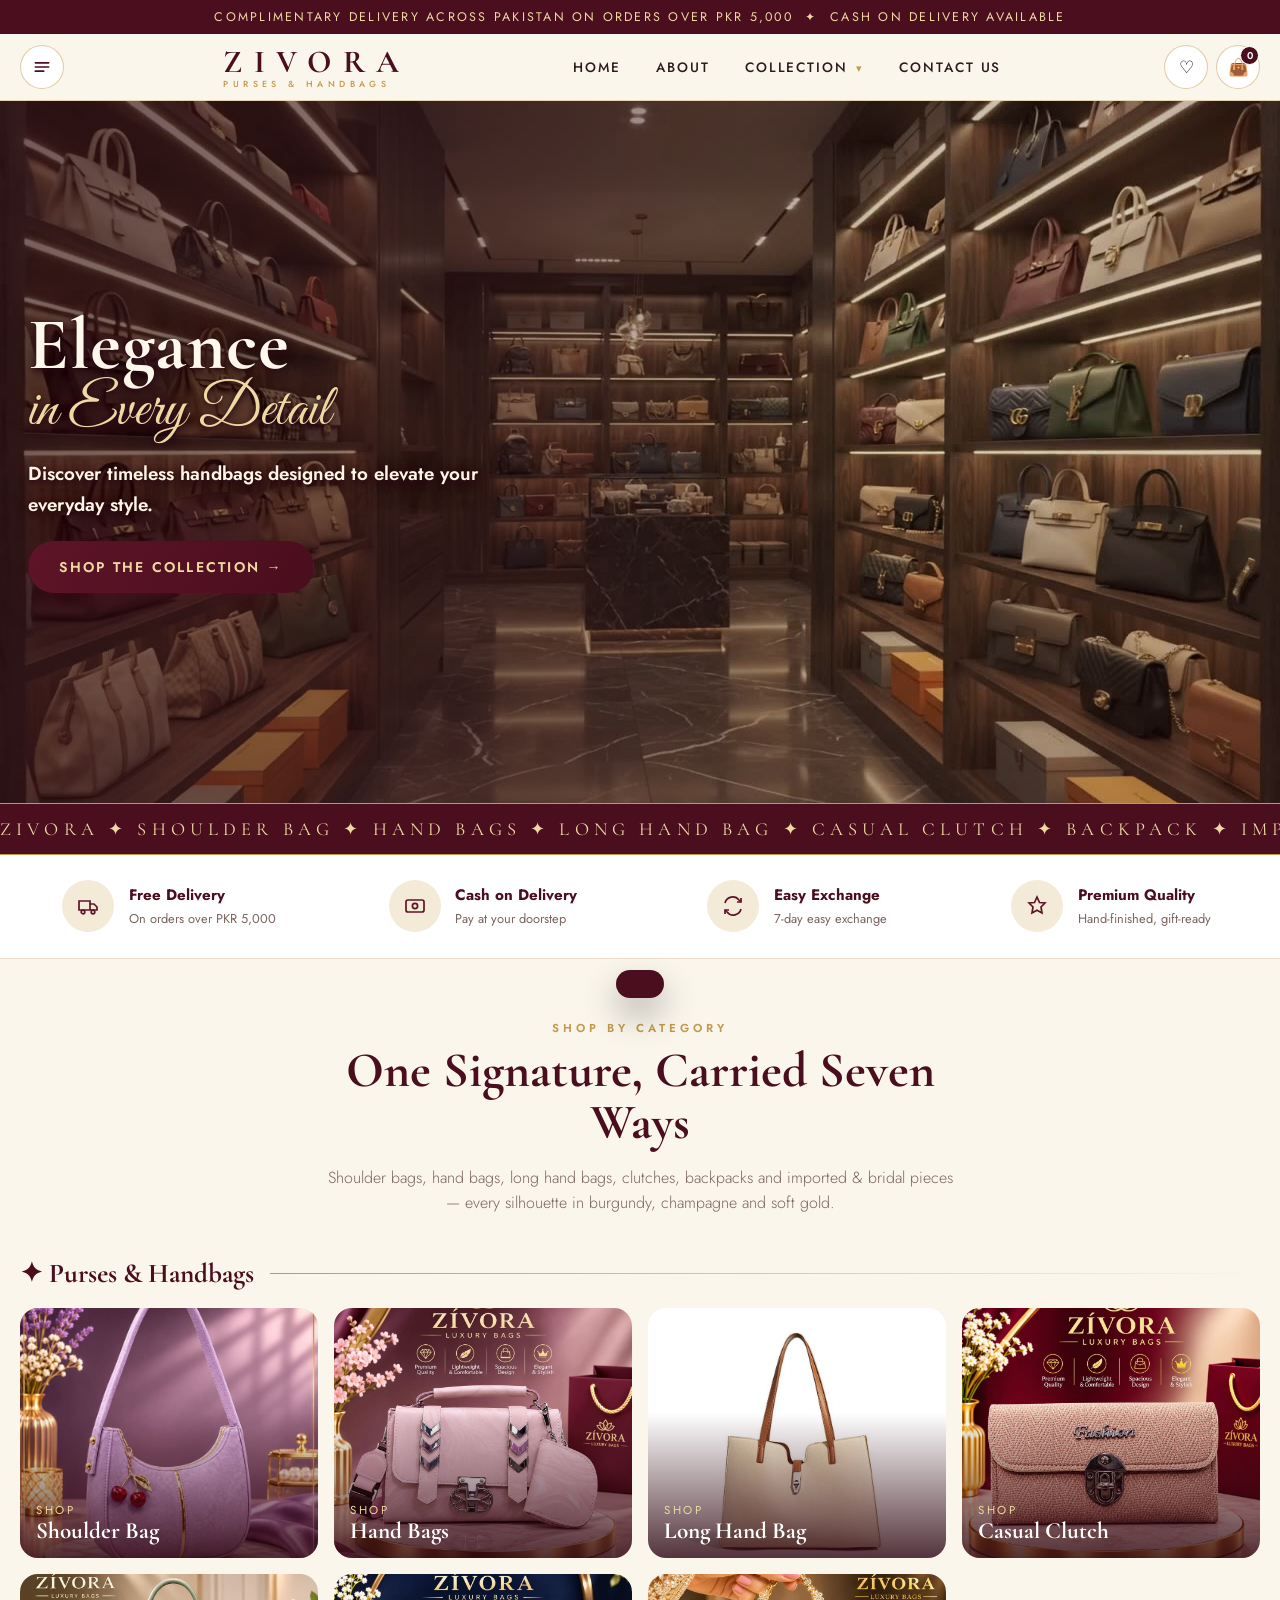
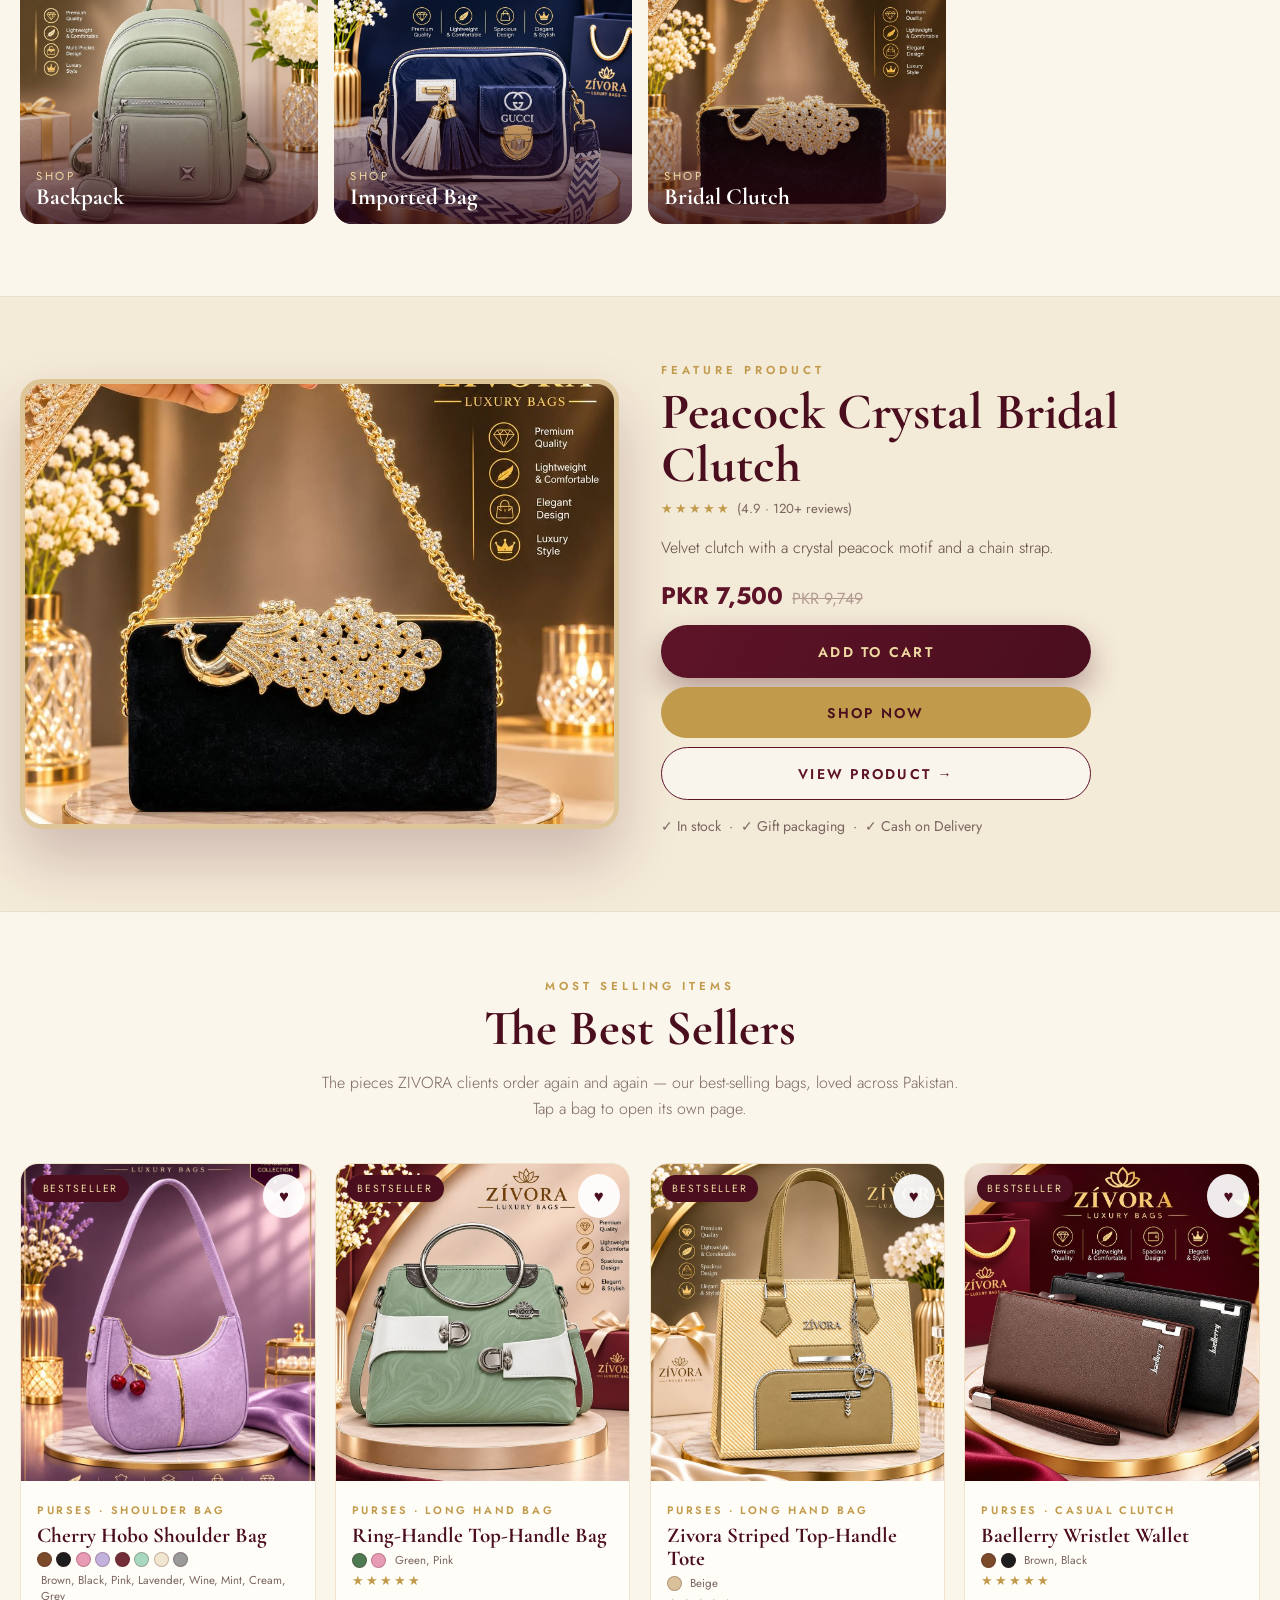
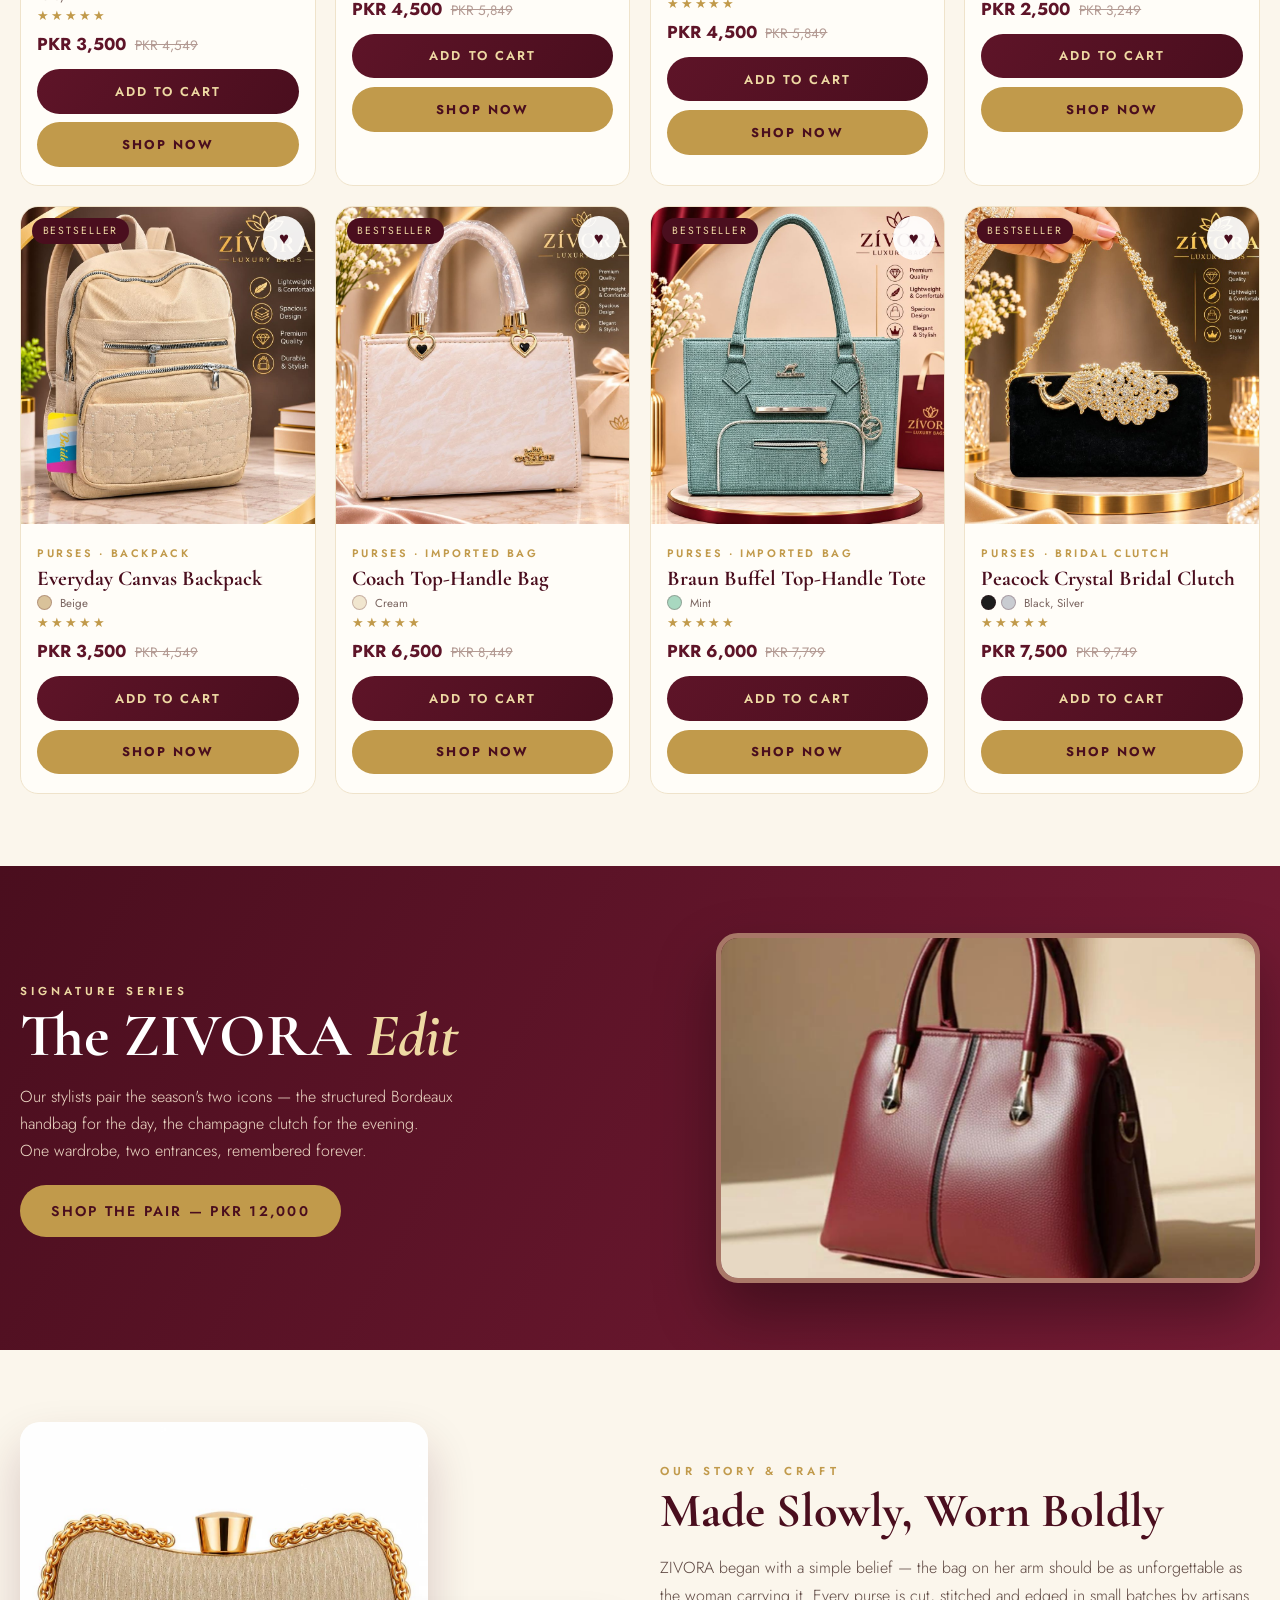
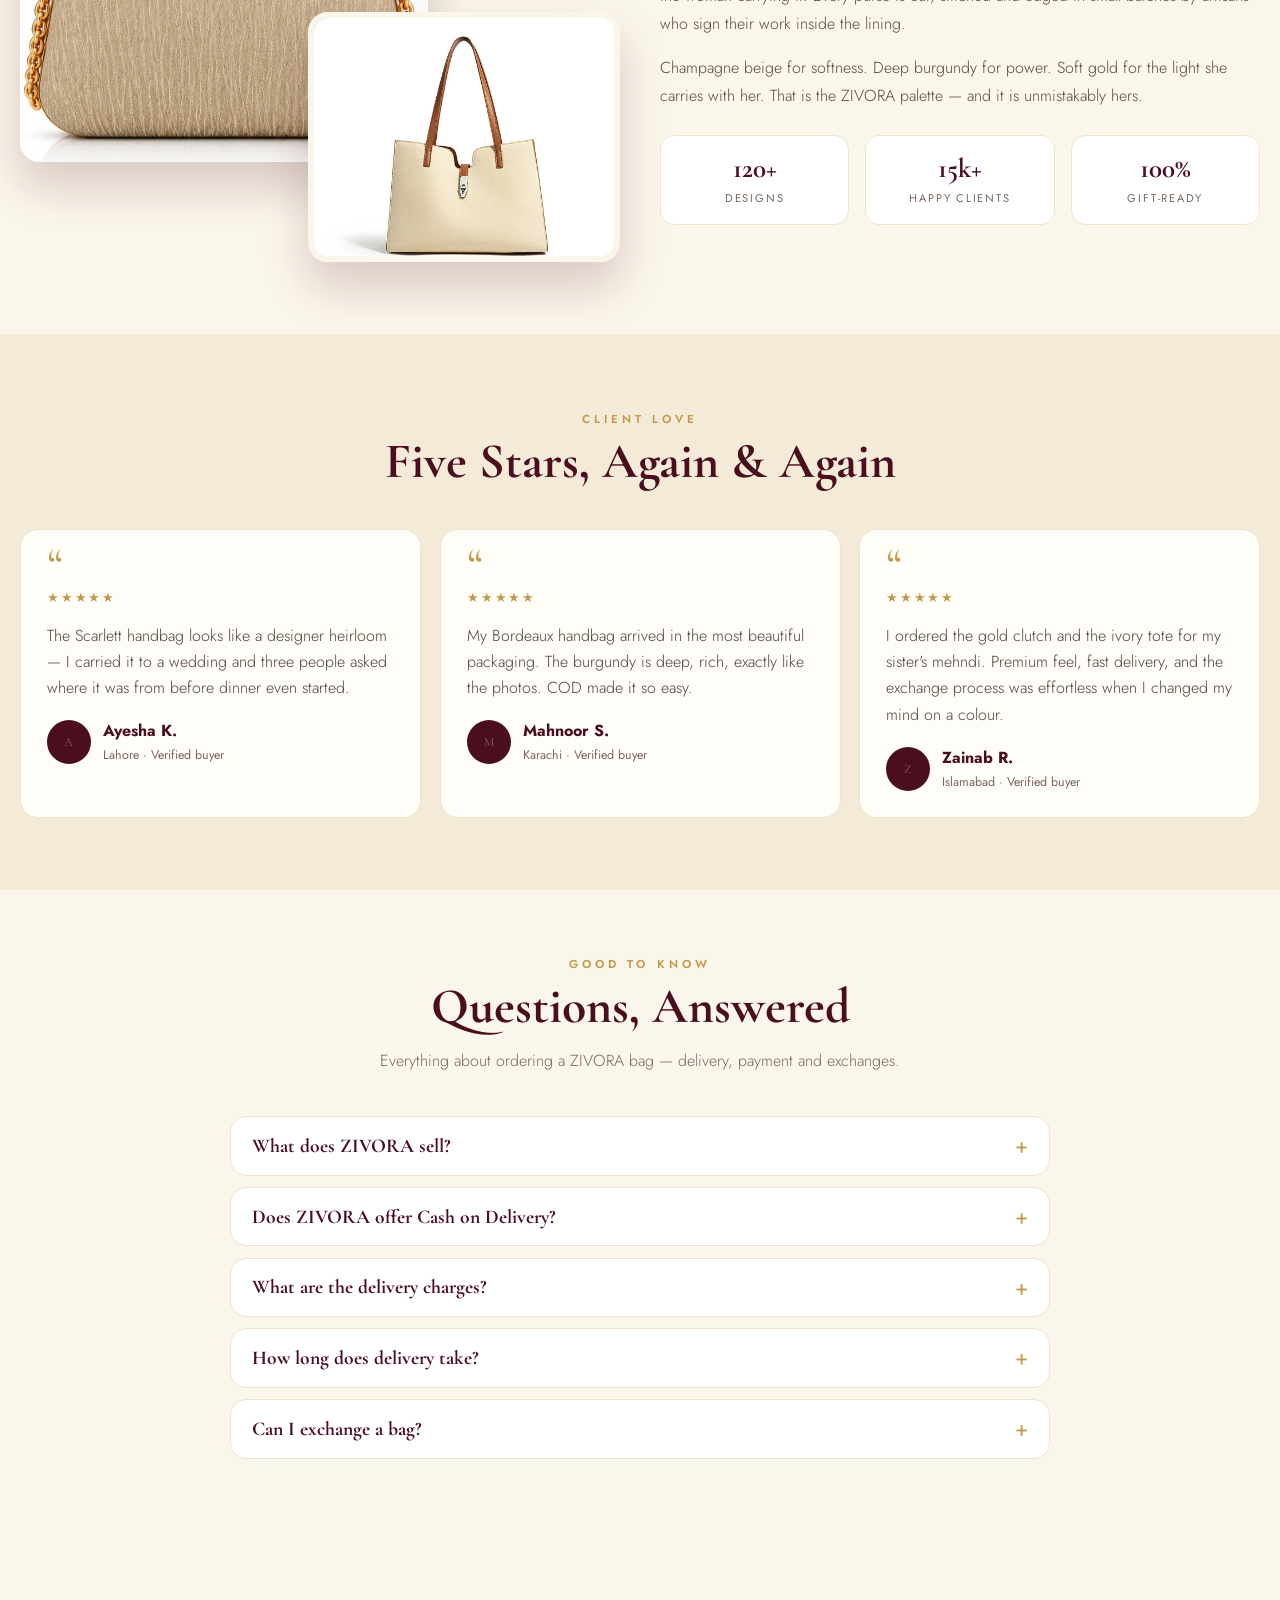
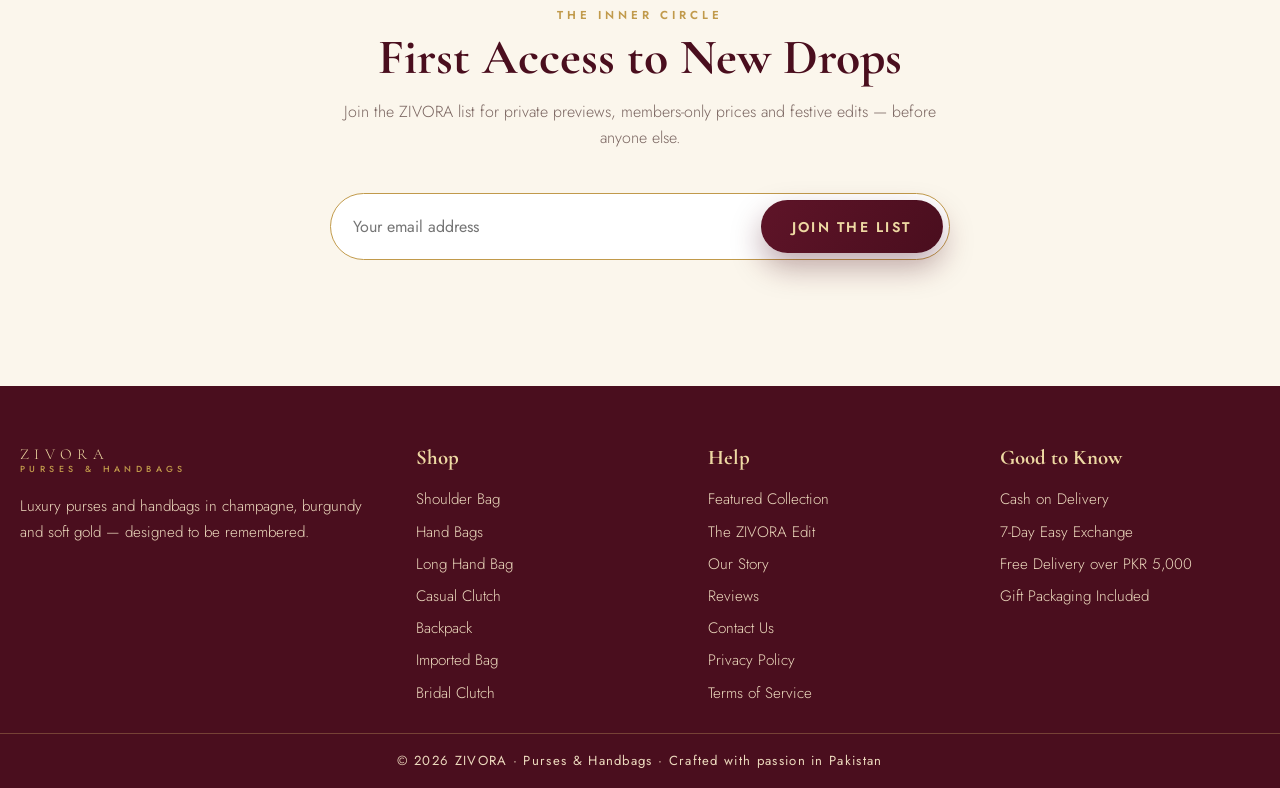
==== index.html @ 6189dcb1 "Fix round 4: Add to Cart no longer auto-opens drawer (was swallowing the next tap)" ====
<!doctype html>
<html lang="en"><head><style>html img,html video,html canvas{height:revert-layer}</style>
<meta charset="utf-8">
<meta name="viewport" content="width=device-width, initial-scale=1, viewport-fit=cover">
<meta name="color-scheme" content="light">
<link rel="icon" type="image/svg+xml" href="assets/favicon.svg">
<title>ZIVORA — Luxury Purses &amp; Handbags in Pakistan | Shoulder Bags, Clutches, Backpacks</title>
<meta name="description" content="Shop ZIVORA luxury purses &amp; handbags in Pakistan — 56 designs across shoulder bags, hand bags, long hand bags, casual &amp; bridal clutches, backpacks and imported bags. Cash on Delivery, free delivery on orders over PKR 5,000, 7-day easy exchange.">
<meta name="keywords" content="ZIVORA, purses Pakistan, handbags Pakistan, ladies bags, shoulder bags, hand bags, long hand bags, clutches, bridal clutch, backpacks for women, imported bags, bags with cash on delivery">
<meta name="robots" content="index, follow, max-image-preview:large">
<meta name="author" content="ZIVORA">
<meta name="theme-color" content="#4A0E1E">
<meta name="geo.region" content="PK">
<meta name="geo.placename" content="Pakistan">
<link rel="canonical" href="https://zivoraa-murex.vercel.app/">
<meta property="og:type" content="website">
<meta property="og:site_name" content="ZIVORA — Purses &amp; Handbags">
<meta property="og:title" content="ZIVORA — Luxury Purses &amp; Handbags in Pakistan">
<meta property="og:description" content="56 handbag designs in champagne, burgundy and soft gold — shoulder bags, clutches, backpacks, imported &amp; bridal bags. Cash on Delivery across Pakistan, free delivery over PKR 5,000.">
<meta property="og:url" content="https://zivoraa-murex.vercel.app/">
<meta property="og:image" content="https://zivoraa-murex.vercel.app/assets/hero-poster.jpg">
<meta property="og:image:alt" content="Inside the ZIVORA boutique — luxury purses and handbags on illuminated shelves">
<meta property="og:locale" content="en_PK">
<meta name="twitter:card" content="summary_large_image">
<meta name="twitter:title" content="ZIVORA — Luxury Purses &amp; Handbags in Pakistan">
<meta name="twitter:description" content="Shoulder bags, hand bags, clutches, backpacks, imported &amp; bridal bags — Cash on Delivery, free delivery over PKR 5,000, 7-day easy exchange.">
<meta name="twitter:image" content="https://zivoraa-murex.vercel.app/assets/hero-poster.jpg">
<script type="application/ld+json">
{"@context":"https://schema.org","@graph":[
{"@type":"OnlineStore","@id":"https://zivoraa-murex.vercel.app/#store","name":"ZIVORA — Purses & Handbags","url":"https://zivoraa-murex.vercel.app/","logo":"https://zivoraa-murex.vercel.app/assets/hero-poster.jpg","image":"https://zivoraa-murex.vercel.app/assets/hero-poster.jpg","description":"ZIVORA is a Pakistani handbag label offering 56 luxury purse designs — shoulder bags, hand bags, long hand bags, casual clutches, backpacks, imported bags and bridal clutches — in champagne beige, deep burgundy and soft gold.","currenciesAccepted":"PKR","paymentAccepted":"Cash on Delivery, Bank Transfer","priceRange":"PKR 2,200 – PKR 8,000","areaServed":{"@type":"Country","name":"Pakistan"}},
{"@type":"WebSite","@id":"https://zivoraa-murex.vercel.app/#website","name":"ZIVORA","url":"https://zivoraa-murex.vercel.app/","publisher":{"@id":"https://zivoraa-murex.vercel.app/#store"}},
{"@type":"ItemList","name":"ZIVORA handbag categories","itemListElement":[
{"@type":"ListItem","position":1,"name":"Shoulder Bags","url":"https://zivoraa-murex.vercel.app/assets/collection.html?cat=Shoulder%20Bag"},
{"@type":"ListItem","position":2,"name":"Hand Bags","url":"https://zivoraa-murex.vercel.app/assets/collection.html?cat=Hand%20Bags"},
{"@type":"ListItem","position":3,"name":"Long Hand Bags","url":"https://zivoraa-murex.vercel.app/assets/collection.html?cat=Long%20Hand%20Bag"},
{"@type":"ListItem","position":4,"name":"Casual Clutches","url":"https://zivoraa-murex.vercel.app/assets/collection.html?cat=Casual%20Clutch"},
{"@type":"ListItem","position":5,"name":"Backpacks","url":"https://zivoraa-murex.vercel.app/assets/collection.html?cat=Backpack"},
{"@type":"ListItem","position":6,"name":"Imported Bags","url":"https://zivoraa-murex.vercel.app/assets/collection.html?cat=Imported%20Bag"},
{"@type":"ListItem","position":7,"name":"Bridal Clutches","url":"https://zivoraa-murex.vercel.app/assets/collection.html?cat=Bridal%20Clutch"}]},
{"@type":"FAQPage","@id":"https://zivoraa-murex.vercel.app/#faq","mainEntity":[
{"@type":"Question","name":"What does ZIVORA sell?","acceptedAnswer":{"@type":"Answer","text":"ZIVORA sells luxury purses and handbags for women in Pakistan: 56 designs across seven categories — shoulder bags, hand bags, long hand bags, casual clutches, backpacks, imported bags and bridal clutches — priced from PKR 2,200 to PKR 8,000."}},
{"@type":"Question","name":"Does ZIVORA offer Cash on Delivery?","acceptedAnswer":{"@type":"Answer","text":"Yes. Cash on Delivery is available across Pakistan — you pay at your doorstep when your bag arrives. Bank transfer is also accepted at checkout."}},
{"@type":"Question","name":"What are ZIVORA's delivery charges?","acceptedAnswer":{"@type":"Answer","text":"Delivery is PKR 250 per order, and completely free on orders over PKR 5,000, anywhere in Pakistan."}},
{"@type":"Question","name":"How long does ZIVORA delivery take?","acceptedAnswer":{"@type":"Answer","text":"Orders are delivered within 2–4 working days across Pakistan."}},
{"@type":"Question","name":"Can I exchange a ZIVORA bag?","acceptedAnswer":{"@type":"Answer","text":"Yes. ZIVORA offers a 7-day easy exchange — if you change your mind on a colour or style, contact us within 7 days of delivery and we will exchange it."}}]}
]}
</script>
<link rel="preconnect" href="https://fonts.googleapis.com">
<link rel="preconnect" href="https://fonts.gstatic.com" crossorigin="">
<link href="https://fonts.googleapis.com/css2?family=Cormorant+Garamond:ital,wght@0,500;0,600;0,700;1,500;1,600&amp;family=Great+Vibes&amp;family=Jost:wght@300;400;500;600&amp;display=swap" rel="stylesheet">


<style>
/* In-preview About page view: the card preview serves this site as one
   document, so links to the separate about.html file cannot navigate there.
   In that environment the About links open this full-page view instead;
   on normal hosting the links keep going to assets/about.html. */
.page-view{position:fixed;inset:0;z-index:80;background:var(--cream);overflow-y:auto;-webkit-overflow-scrolling:touch}
.page-view[hidden]{display:none}
.pv-sticky{position:sticky;top:0;z-index:6}
.pv-bar{background:var(--cream);padding:.55rem 1.25rem;display:flex;align-items:center}
.pv-back{display:inline-flex;align-items:center;gap:.5rem;background:#fff;border:1px solid var(--gold);color:var(--burgundy);border-radius:999px;padding:.45rem 1rem;font-family:inherit;font-size:.74rem;letter-spacing:.14em;text-transform:uppercase;font-weight:600;cursor:pointer;min-height:40px}
.about-prose{max-width:760px;margin:0 auto}
.about-prose h2{font-size:clamp(1.9rem,4vw,2.6rem);color:var(--burgundy);margin:0 0 .8rem;line-height:1.12}
.about-prose p{color:#5d4741;font-weight:300;line-height:1.8;font-size:1.05rem;margin:0 0 1.1rem}
.about-prose p b,.about-prose p strong{color:var(--burgundy2);font-weight:600}
.about-sec{padding:2.6rem 0 0}
.about-sec:first-child{padding-top:0}
.about-why{list-style:none;margin:.4rem 0 0;padding:0;display:grid;gap:.9rem}
.about-why li{background:#fff;border:1px solid #efe3cb;border-radius:16px;padding:1.05rem 1.25rem 1.05rem 2.6rem;position:relative;color:#5d4741;font-weight:300;line-height:1.65}
.about-why li::before{content:"✦";position:absolute;left:1.1rem;top:1.05rem;color:var(--gold);font-size:.85rem}
.about-why li b{color:var(--burgundy);font-weight:600}
.about-sign{font-family:'Cormorant Garamond',serif;font-size:1.5rem;color:var(--burgundy);font-weight:700;letter-spacing:.04em;margin-top:1.4rem}
.contact-prose{max-width:760px;margin:0 auto}
.contact-prose h2{font-size:clamp(1.9rem,4vw,2.6rem);color:var(--burgundy);margin:0 0 .8rem;line-height:1.12}
.contact-prose p{color:#5d4741;font-weight:300;line-height:1.8;font-size:1.05rem;margin:0 0 1.1rem}
.contact-prose p b,.contact-prose p strong{color:var(--burgundy2);font-weight:600}
.contact-sec{padding:2.6rem 0 0}
.contact-sec:first-child{padding-top:0}
.contact-lines{background:#fff;border:1px solid #efe3cb;border-radius:16px;padding:1.25rem 1.4rem;margin-top:.4rem}
.contact-lines p{margin:0 0 .55rem}
.contact-lines p:last-child{margin-bottom:0}
.contact-form-card{background:#fff;border:1px solid #efe3cb;border-radius:20px;padding:1.9rem;margin-top:.4rem}
.contact-sign{font-family:'Cormorant Garamond',serif;font-size:1.5rem;color:var(--burgundy);font-weight:700;letter-spacing:.04em;margin-top:1.4rem}
/* In-preview Checkout page view: same layout styles as assets/checkout.html,
   so the checkout that opens inside this single document (where the separate
   checkout.html file cannot be navigated to) looks identical to the real
   checkout page. */
.co-layout{display:grid;grid-template-columns:1.05fr .95fr;gap:1.6rem;align-items:start;max-width:1080px;margin:0 auto}
.co-card{background:#fff;border:1px solid #efe3cb;border-radius:20px;box-shadow:0 18px 40px -28px rgba(94,20,40,.25)}
.co-card form.checkout{padding:1.8rem}
.co-sum{padding:1.8rem}
.co-sum h3{font-size:1.55rem;color:var(--burgundy);margin:.1rem 0 .6rem}
.co-item{display:flex;gap:.9rem;align-items:center;padding:.75rem 0;border-bottom:1px solid #f3e9d2}
.co-item img{width:62px;height:62px;object-fit:cover;border-radius:12px;flex:none}
.co-item .ci-mid{flex:1;min-width:0}
.co-item .ci-mid b{display:block;color:var(--burgundy2);font-weight:600;line-height:1.3}
.co-item .ci-mid span{font-size:.88rem;color:var(--muted)}
.co-item .ci-right{text-align:right;flex:none}
.co-item .ci-right b{color:var(--burgundy)}
.co-qty{display:inline-flex;align-items:center;gap:.55rem;border:1px solid #d9c69a;border-radius:999px;padding:.15rem .55rem;margin-top:.3rem}
.co-qty button{background:none;border:0;font-size:1rem;cursor:pointer;color:var(--burgundy);padding:0 .1rem;line-height:1}
.co-remove{background:none;border:0;color:#b0563f;cursor:pointer;font-size:.82rem;padding:0;margin-top:.25rem}
.co-rows{margin-top:1rem}
.co-row{display:flex;justify-content:space-between;padding:.35rem 0;font-weight:300}
.co-row.total{border-top:1px solid #efe3cb;margin-top:.5rem;padding-top:.8rem;font-weight:600;font-size:1.12rem;color:var(--burgundy)}
.co-empty{text-align:center;max-width:560px;margin:0 auto;background:#fff;border:1px solid #efe3cb;border-radius:20px;padding:2.6rem 1.8rem}
.co-empty .big{font-size:2.6rem}
.co-empty h3{color:var(--burgundy);font-size:1.7rem;margin:.4rem 0}
.co-empty p{color:var(--muted);font-weight:300;margin:0 0 1.2rem}
@media(max-width:860px){
  .co-layout{grid-template-columns:1fr}
  .co-sum-card{order:-1}
  .co-card form.checkout,.co-sum{padding:1.3rem}
}
</style>
  <link rel="stylesheet">
<link rel="stylesheet" href="assets/site.css?v=44">
</head>
<body>

<div class="topbar">Complimentary delivery across Pakistan on orders over PKR 5,000 &nbsp;✦&nbsp; Cash on Delivery available</div>

<header class="site">
  <nav class="nav">
    <button class="icon-btn menu-btn" id="menuBtn" type="button" aria-label="Open menu" aria-expanded="false" aria-controls="sideMenu"><svg width="20" height="20" viewBox="0 0 24 24" fill="none" stroke="currentColor" stroke-width="2" stroke-linecap="round" aria-hidden="true"><path d="M4 7h16M4 12h16M4 17h10"></path></svg></button>
    <a class="logo" href="#">ZIVORA<small>PURSES &amp; HANDBAGS</small></a>
    <div class="navlinks">
      <a href="#">Home</a><a href="assets/about.html">About</a><span class="nav-item has-drop"><a href="assets/collection.html" class="nav-drop-toggle" aria-haspopup="true" aria-expanded="false">Collection <span class="caret" aria-hidden="true">▾</span></a><span class="nav-drop"><a href="assets/collection.html?cat=Shoulder%20Bag">Shoulder Bags</a><a href="assets/collection.html?cat=Hand%20Bags">Handbags</a><a href="assets/collection.html?cat=Long%20Hand%20Bag">Long Hand Bags</a><a href="assets/collection.html?cat=Casual%20Clutch">Casual Clutches</a><a href="assets/collection.html?cat=Bridal%20Clutch">Bridal Clutches</a><a href="assets/collection.html?cat=Imported%20Bag">Imported Bags</a><a href="assets/collection.html?cat=Backpack">Backpacks</a></span></span><a href="assets/contact.html">Contact Us</a>
    </div>
    <div class="nav-actions">
      <button class="icon-btn" id="wishBtn" aria-label="Wishlist">♡<span class="cart-count" id="wishCount" style="display:none">0</span></button>
      <button class="icon-btn" id="cartBtn" aria-label="Open cart">👜<span class="cart-count" id="cartCount">0</span></button>
    </div>
  </nav>
</header>

<!-- HERO -->
<section class="hero" id="hero">
  <div class="hero-slides" id="heroSlides">
    <!-- First frame as a real image under the video: it paints on the very
         first render, so the hero is never a blank gradient while the
         video buffers. The video element's own poster is not relied on —
         once play() is called, browsers drop the poster and show the
         video's still-empty surface until the first frame is decoded. -->
    <img class="hero-first-frame" alt="Inside the ZIVORA boutique — luxury purses and handbags in champagne, burgundy and soft gold on illuminated shelves" fetchpriority="high" decoding="async" src="assets/hero-poster.jpg">
    <video class="hero-video" autoplay="" muted="" loop="" playsinline="" preload="auto" aria-hidden="true" poster="assets/hero-poster.jpg">
      <source type="video/mp4" src="assets/hero-video.mp4">
    </video>
  </div>
  <div class="hero-veil"></div>
  <div class="particles" id="particles" aria-hidden="true"></div>

  <div class="hero-inner">
    <div class="hero-copy">
      <h1 class="hero-title">Elegance</h1>
      <p class="hero-script">in Every Detail</p>
      <p class="hero-sub">Discover timeless handbags designed to elevate your everyday style.</p>
      <div class="hero-cta">
        <a class="btn btn-burgundy" href="assets/collection.html">Shop the Collection →</a>
      </div>
    </div>
  </div>
</section>

<div class="marquee" aria-hidden="true"><div class="marquee-track" id="marqueeTrack"><span>ZIVORA ✦ Shoulder Bag ✦ Hand Bags ✦ Long Hand Bag ✦ Casual Clutch ✦ Backpack ✦ Imported Bag ✦ Bridal Clutch ✦ Champagne · Burgundy · Gold ✦ Cash on Delivery ✦ Free Delivery over PKR 5,000 ✦ </span><span>ZIVORA ✦ Shoulder Bag ✦ Hand Bags ✦ Long Hand Bag ✦ Casual Clutch ✦ Backpack ✦ Imported Bag ✦ Bridal Clutch ✦ Champagne · Burgundy · Gold ✦ Cash on Delivery ✦ Free Delivery over PKR 5,000 ✦ </span></div></div>

<!-- TRUST -->
<section class="trust">
  <div class="trust-grid">
    <div class="trust-item"><span class="ic"><svg width="24" height="24" viewBox="0 0 24 24" fill="none" stroke="currentColor" stroke-width="1.7"><path d="M3 7h11v9H3zM14 10h4l3 3v3h-7z"></path><circle cx="7" cy="18" r="1.8"></circle><circle cx="17" cy="18" r="1.8"></circle></svg></span><div><b>Free Delivery</b><span>On orders over PKR 5,000</span></div></div>
    <div class="trust-item"><span class="ic"><svg width="24" height="24" viewBox="0 0 24 24" fill="none" stroke="currentColor" stroke-width="1.7"><rect x="3" y="6" width="18" height="12" rx="2"></rect><circle cx="12" cy="12" r="2.6"></circle><path d="M6.5 9.5h.01M17.5 14.5h.01"></path></svg></span><div><b>Cash on Delivery</b><span>Pay at your doorstep</span></div></div>
    <div class="trust-item"><span class="ic"><svg width="24" height="24" viewBox="0 0 24 24" fill="none" stroke="currentColor" stroke-width="1.7"><path d="M4 9a8 8 0 0 1 14-3l2 2M20 15a8 8 0 0 1-14 3l-2-2"></path><path d="M20 4v4h-4M4 20v-4h4"></path></svg></span><div><b>Easy Exchange</b><span>7-day easy exchange</span></div></div>
    <div class="trust-item"><span class="ic"><svg width="24" height="24" viewBox="0 0 24 24" fill="none" stroke="currentColor" stroke-width="1.7"><path d="M12 3l2.5 5.5L20 9l-4 4 1 6-5-2.8L7 19l1-6-4-4 5.5-.5z"></path></svg></span><div><b>Premium Quality</b><span>Hand-finished, gift-ready</span></div></div>
  </div>
</section>

<!-- CATEGORIES — the one place categories appear on the homepage.
     The bags themselves are NOT shown on the homepage: clicking a card
     opens the Collection page filtered to that category (in the preview,
     the in-preview Collection view), where only that category's bags show. -->
<section class="wrap" id="categories" style="padding-top:3.5rem">
  <div class="sec-head reveal in"><span class="eyebrow">Shop by Category</span><h2>One Signature, Carried Seven Ways</h2><p>Shoulder bags, hand bags, long hand bags, clutches, backpacks and imported &amp; bridal pieces — every silhouette in burgundy, champagne and soft gold.</p></div>
  <div class="cat-group-title reveal in"><h3>✦ Purses &amp; Handbags</h3></div>
  <div class="cat-grid">
    <a class="cat-card reveal tilt in" href="assets/collection.html?cat=Shoulder%20Bag" data-tilt-bound="1"><img alt="Shoulder Bag" loading="lazy" decoding="async" src="assets/products/p01-1.jpg"><span class="shine"></span><span class="lbl"><span>Shop</span><b>Shoulder Bag</b></span></a>
    <a class="cat-card reveal tilt in" href="assets/collection.html?cat=Hand%20Bags" data-tilt-bound="1"><img alt="Hand Bags" loading="lazy" decoding="async" src="assets/products/p06-1.jpg"><span class="shine"></span><span class="lbl"><span>Shop</span><b>Hand Bags</b></span></a>
    <a class="cat-card reveal tilt in" href="assets/collection.html?cat=Long%20Hand%20Bag" data-tilt-bound="1"><img alt="Long Hand Bag" loading="lazy" decoding="async" src="assets/cat-long-hand-bag.jpg"><span class="shine"></span><span class="lbl"><span>Shop</span><b>Long Hand Bag</b></span></a>
    <a class="cat-card reveal tilt in" href="assets/collection.html?cat=Casual%20Clutch" data-tilt-bound="1"><img alt="Casual Clutch" loading="lazy" decoding="async" src="assets/products/p21-1.jpg"><span class="shine"></span><span class="lbl"><span>Shop</span><b>Casual Clutch</b></span></a>
    <a class="cat-card reveal tilt in" href="assets/collection.html?cat=Backpack" data-tilt-bound="1"><img alt="Backpack" loading="lazy" decoding="async" src="assets/products/p26-1.jpg"><span class="shine"></span><span class="lbl"><span>Shop</span><b>Backpack</b></span></a>
    <a class="cat-card reveal tilt in" href="assets/collection.html?cat=Imported%20Bag" data-tilt-bound="1"><img alt="Imported Bag" loading="lazy" decoding="async" src="assets/products/p31-1.jpg"><span class="shine"></span><span class="lbl"><span>Shop</span><b>Imported Bag</b></span></a>
    <a class="cat-card reveal tilt in" href="assets/collection.html?cat=Bridal%20Clutch" data-tilt-bound="1"><img alt="Bridal Clutch" loading="lazy" decoding="async" src="assets/products/p50-1.jpg"><span class="shine"></span><span class="lbl"><span>Shop</span><b>Bridal Clutch</b></span></a>
  </div>
</section>

<!-- FEATURE PRODUCT -->
<section class="featured-band" id="featured">
  <div class="wrap" style="padding-top:3.8rem;padding-bottom:3.8rem">
    <div class="featured-grid">
      <div class="featured-img reveal in"><img id="featImg" alt="Peacock Crystal Bridal Clutch — featured product" loading="lazy" decoding="async" src="assets/products/p50-1.jpg"></div>
      <div class="featured-info reveal in">
        <span class="eyebrow" style="color:var(--gold);letter-spacing:.35em;text-transform:uppercase;font-size:.72rem;font-weight:600">Feature Product</span>
        <h2 id="featName">Peacock Crystal Bridal Clutch</h2>
        <div class="stars">★★★★★ <span style="color:var(--muted);letter-spacing:0">(4.9 · 120+ reviews)</span></div>
        <p class="desc" id="featDesc">Velvet clutch with a crystal peacock motif and a chain strap.</p>
        <div class="price"><b id="featPrice">PKR 7,500</b><s id="featOld">PKR 9,749</s></div>
        <div class="buy-row" style="max-width:430px;margin-top:.4rem">
          <button class="btn btn-burgundy" id="featAdd" type="button">Add to Cart</button>
          <button class="btn btn-gold" id="featShopNow" type="button">Shop Now</button>
          <a class="btn btn-outline" id="featLink" href="assets/product.html?id=50">View Product →</a>
        </div>
        <p style="font-size:.88rem;color:var(--muted);margin-top:1rem">✓ In stock &nbsp;·&nbsp; ✓ Gift packaging &nbsp;·&nbsp; ✓ Cash on Delivery</p>
      </div>
    </div>
  </div>
</section>

<!-- MOST SELLING ITEMS -->
<section class="wrap" id="best-sellers" style="padding-top:3.8rem">
  <div class="sec-head reveal in"><span class="eyebrow">Most Selling Items</span><h2>The Best Sellers</h2><p>The pieces ZIVORA clients order again and again — our best-selling bags, loved across Pakistan. Tap a bag to open its own page.</p></div>
  <div class="grid" id="bestGrid"><article class="pcard tilt" data-tilt-bound="1"><div class="pimg"><span class="badge">Bestseller</span><button class="heart" aria-label="Add to wishlist">♥</button><img alt="Cherry Hobo Shoulder Bag" loading="lazy" decoding="async" src="assets/products/p01-1.jpg"><button class="quick">View Details</button></div><div class="pbody"><span class="cat">Purses · Shoulder Bag</span><h3 style="cursor: pointer;">Cherry Hobo Shoulder Bag</h3><div class="colours"><i class="cdot" style="background:#7a4a2b" title="Brown"></i><i class="cdot" style="background:#1d1d1d" title="Black"></i><i class="cdot" style="background:#e79bb4" title="Pink"></i><i class="cdot" style="background:#c3b2dd" title="Lavender"></i><i class="cdot" style="background:#722f37" title="Wine"></i><i class="cdot" style="background:#a8d8c0" title="Mint"></i><i class="cdot" style="background:#f1e6cf" title="Cream"></i><i class="cdot" style="background:#9a9a9a" title="Grey"></i><span>Brown, Black, Pink, Lavender, Wine, Mint, Cream, Grey</span></div><div class="stars">★★★★★</div><div class="price"><b>PKR 3,500</b><s>PKR 4,549</s></div><div class="card-actions"><button class="add-btn">Add to Cart</button><button class="shop-btn">Shop Now</button></div></div></article><article class="pcard tilt" data-tilt-bound="1"><div class="pimg"><span class="badge">Bestseller</span><button class="heart" aria-label="Add to wishlist">♥</button><img alt="Ring-Handle Top-Handle Bag" loading="lazy" decoding="async" src="assets/products/p08-1.jpg"><button class="quick">View Details</button></div><div class="pbody"><span class="cat">Purses · Long Hand Bag</span><h3 style="cursor: pointer;">Ring-Handle Top-Handle Bag</h3><div class="colours"><i class="cdot" style="background:#4e7a51" title="Green"></i><i class="cdot" style="background:#e79bb4" title="Pink"></i><span>Green, Pink</span></div><div class="stars">★★★★★</div><div class="price"><b>PKR 4,500</b><s>PKR 5,849</s></div><div class="card-actions"><button class="add-btn">Add to Cart</button><button class="shop-btn">Shop Now</button></div></div></article><article class="pcard tilt" data-tilt-bound="1"><div class="pimg"><span class="badge">Bestseller</span><button class="heart" aria-label="Add to wishlist">♥</button><img alt="Zivora Striped Top-Handle Tote" loading="lazy" decoding="async" src="assets/products/p15-1.jpg"><button class="quick">View Details</button></div><div class="pbody"><span class="cat">Purses · Long Hand Bag</span><h3 style="cursor: pointer;">Zivora Striped Top-Handle Tote</h3><div class="colours"><i class="cdot" style="background:#d9c29a" title="Beige"></i><span>Beige</span></div><div class="stars">★★★★★</div><div class="price"><b>PKR 4,500</b><s>PKR 5,849</s></div><div class="card-actions"><button class="add-btn">Add to Cart</button><button class="shop-btn">Shop Now</button></div></div></article><article class="pcard tilt" data-tilt-bound="1"><div class="pimg"><span class="badge">Bestseller</span><button class="heart" aria-label="Add to wishlist">♥</button><img alt="Baellerry Wristlet Wallet" loading="lazy" decoding="async" src="assets/products/p22-1.jpg"><button class="quick">View Details</button></div><div class="pbody"><span class="cat">Purses · Casual Clutch</span><h3 style="cursor: pointer;">Baellerry Wristlet Wallet</h3><div class="colours"><i class="cdot" style="background:#7a4a2b" title="Brown"></i><i class="cdot" style="background:#1d1d1d" title="Black"></i><span>Brown, Black</span></div><div class="stars">★★★★★</div><div class="price"><b>PKR 2,500</b><s>PKR 3,249</s></div><div class="card-actions"><button class="add-btn">Add to Cart</button><button class="shop-btn">Shop Now</button></div></div></article><article class="pcard tilt" data-tilt-bound="1"><div class="pimg"><span class="badge">Bestseller</span><button class="heart" aria-label="Add to wishlist">♥</button><img alt="Everyday Canvas Backpack" loading="lazy" decoding="async" src="assets/products/p29-1.jpg"><button class="quick">View Details</button></div><div class="pbody"><span class="cat">Purses · Backpack</span><h3 style="cursor: pointer;">Everyday Canvas Backpack</h3><div class="colours"><i class="cdot" style="background:#d9c29a" title="Beige"></i><span>Beige</span></div><div class="stars">★★★★★</div><div class="price"><b>PKR 3,500</b><s>PKR 4,549</s></div><div class="card-actions"><button class="add-btn">Add to Cart</button><button class="shop-btn">Shop Now</button></div></div></article><article class="pcard tilt" data-tilt-bound="1"><div class="pimg"><span class="badge">Bestseller</span><button class="heart" aria-label="Add to wishlist">♥</button><img alt="Coach Top-Handle Bag" loading="lazy" decoding="async" src="assets/products/p36-1.jpg"><button class="quick">View Details</button></div><div class="pbody"><span class="cat">Purses · Imported Bag</span><h3 style="cursor: pointer;">Coach Top-Handle Bag</h3><div class="colours"><i class="cdot" style="background:#f1e6cf" title="Cream"></i><span>Cream</span></div><div class="stars">★★★★★</div><div class="price"><b>PKR 6,500</b><s>PKR 8,449</s></div><div class="card-actions"><button class="add-btn">Add to Cart</button><button class="shop-btn">Shop Now</button></div></div></article><article class="pcard tilt" data-tilt-bound="1"><div class="pimg"><span class="badge">Bestseller</span><button class="heart" aria-label="Add to wishlist">♥</button><img alt="Braun Buffel Top-Handle Tote" loading="lazy" decoding="async" src="assets/products/p43-1.jpg"><button class="quick">View Details</button></div><div class="pbody"><span class="cat">Purses · Imported Bag</span><h3 style="cursor: pointer;">Braun Buffel Top-Handle Tote</h3><div class="colours"><i class="cdot" style="background:#a8d8c0" title="Mint"></i><span>Mint</span></div><div class="stars">★★★★★</div><div class="price"><b>PKR 6,000</b><s>PKR 7,799</s></div><div class="card-actions"><button class="add-btn">Add to Cart</button><button class="shop-btn">Shop Now</button></div></div></article><article class="pcard tilt" data-tilt-bound="1"><div class="pimg"><span class="badge">Bestseller</span><button class="heart" aria-label="Add to wishlist">♥</button><img alt="Peacock Crystal Bridal Clutch" loading="lazy" decoding="async" src="assets/products/p50-1.jpg"><button class="quick">View Details</button></div><div class="pbody"><span class="cat">Purses · Bridal Clutch</span><h3 style="cursor: pointer;">Peacock Crystal Bridal Clutch</h3><div class="colours"><i class="cdot" style="background:#1d1d1d" title="Black"></i><i class="cdot" style="background:#c9ccd1" title="Silver"></i><span>Black, Silver</span></div><div class="stars">★★★★★</div><div class="price"><b>PKR 7,500</b><s>PKR 9,749</s></div><div class="card-actions"><button class="add-btn">Add to Cart</button><button class="shop-btn">Shop Now</button></div></div></article></div>
</section>

<!-- THE EDIT -->
<section class="edit-banner" id="edit">
  <div class="edit-inner">
    <div class="reveal in">
      <span class="eyebrow" style="color:var(--gold-light);letter-spacing:.35em;text-transform:uppercase;font-size:.72rem;font-weight:600">Signature Series</span>
      <h2>The ZIVORA <em>Edit</em></h2>
      <p>Our stylists pair the season's two icons — the structured Bordeaux handbag for the day, the champagne clutch for the evening. One wardrobe, two entrances, remembered forever.</p>
      <div class="hero-cta"><button class="btn" style="background:var(--gold);color:var(--burgundy)" onclick="addToCart(6);addToCart(50);openCart()">Shop the Pair — PKR 12,000</button></div>
    </div>
    <div class="edit-img reveal in"><img src="assets/prod-bag-burgundy.jpg" alt="The ZIVORA Edit — burgundy top-handle handbag"></div>
  </div>
</section>

<!-- STORY -->
<section class="wrap" id="story">
  <div class="story">
    <div class="story-imgs reveal in">
      <img class="a" src="assets/prod-clutch.jpg" alt="ZIVORA champagne clutch with gold chain">
      <img class="b" src="assets/prod-tote.jpg" alt="ZIVORA champagne tote bag">
    </div>
    <div class="reveal in">
      <span class="eyebrow" style="color:var(--gold);letter-spacing:.35em;text-transform:uppercase;font-size:.72rem;font-weight:600">Our Story &amp; Craft</span>
      <h2>Made Slowly, Worn Boldly</h2>
      <p>ZIVORA began with a simple belief — the bag on her arm should be as unforgettable as the woman carrying it. Every purse is cut, stitched and edged in small batches by artisans who sign their work inside the lining.</p>
      <p>Champagne beige for softness. Deep burgundy for power. Soft gold for the light she carries with her. That is the ZIVORA palette — and it is unmistakably hers.</p>
      <div class="stats">
        <div><b>120+</b><span>Designs</span></div>
        <div><b>15k+</b><span>Happy clients</span></div>
        <div><b>100%</b><span>Gift-ready</span></div>
      </div>
    </div>
  </div>
</section>

<!-- REVIEWS -->
<section class="reviews" id="reviews">
  <div class="wrap">
    <div class="sec-head reveal in"><span class="eyebrow">Client Love</span><h2>Five Stars, Again &amp; Again</h2></div>
    <div class="rev-grid">
      <article class="rev reveal in"><span class="q">“</span><div class="stars">★★★★★</div><p>The Scarlett handbag looks like a designer heirloom — I carried it to a wedding and three people asked where it was from before dinner even started.</p><div class="who"><span class="av">A</span><div><b>Ayesha K.</b><span>Lahore · Verified buyer</span></div></div></article>
      <article class="rev reveal in"><span class="q">“</span><div class="stars">★★★★★</div><p>My Bordeaux handbag arrived in the most beautiful packaging. The burgundy is deep, rich, exactly like the photos. COD made it so easy.</p><div class="who"><span class="av">M</span><div><b>Mahnoor S.</b><span>Karachi · Verified buyer</span></div></div></article>
      <article class="rev reveal in"><span class="q">“</span><div class="stars">★★★★★</div><p>I ordered the gold clutch and the ivory tote for my sister's mehndi. Premium feel, fast delivery, and the exchange process was effortless when I changed my mind on a colour.</p><div class="who"><span class="av">Z</span><div><b>Zainab R.</b><span>Islamabad · Verified buyer</span></div></div></article>
    </div>
  </div>
</section>

<!-- FAQ — plain answers about ordering, delivery and exchange -->
<section class="wrap" id="faq" style="padding-top:3.8rem">
  <div class="sec-head reveal in"><span class="eyebrow">Good to Know</span><h2>Questions, Answered</h2><p>Everything about ordering a ZIVORA bag — delivery, payment and exchanges.</p></div>
  <div class="faq-list reveal in">
    <details class="faq-item"><summary>What does ZIVORA sell?</summary><p>ZIVORA sells luxury purses and handbags for women in Pakistan: 56 designs across seven categories — shoulder bags, hand bags, long hand bags, casual clutches, backpacks, imported bags and bridal clutches — priced from PKR 2,200 to PKR 8,000.</p></details>
    <details class="faq-item"><summary>Does ZIVORA offer Cash on Delivery?</summary><p>Yes. Cash on Delivery is available across Pakistan — you pay at your doorstep when your bag arrives. Bank transfer is also accepted at checkout.</p></details>
    <details class="faq-item"><summary>What are the delivery charges?</summary><p>Delivery is PKR 250 per order, and completely free on orders over PKR 5,000, anywhere in Pakistan.</p></details>
    <details class="faq-item"><summary>How long does delivery take?</summary><p>Orders are delivered within 2–4 working days across Pakistan.</p></details>
    <details class="faq-item"><summary>Can I exchange a bag?</summary><p>Yes. ZIVORA offers a 7-day easy exchange — if you change your mind on a colour or style, contact us within 7 days of delivery and we will exchange it.</p></details>
  </div>
</section>

<!-- NEWSLETTER -->
<section class="wrap news">
  <div class="sec-head reveal in"><span class="eyebrow">The Inner Circle</span><h2>First Access to New Drops</h2><p>Join the ZIVORA list for private previews, members-only prices and festive edits — before anyone else.</p></div>
  <form class="news-box reveal in" id="newsForm"><input type="email" required="" placeholder="Your email address" aria-label="Email address"><button class="btn btn-burgundy" type="submit">Join the List</button></form>
  <p id="newsMsg" style="color:var(--burgundy2);font-weight:500;min-height:1.4em"></p>
</section>

<footer>
  <div class="foot">
    <div><a class="logo" href="#" style="color:var(--gold-light)">ZIVORA<small style="color:var(--gold)">PURSES &amp; HANDBAGS</small></a><p style="margin-top:1rem">Luxury purses and handbags in champagne, burgundy and soft gold — designed to be remembered.</p></div>
    <div><h4>Shop</h4><a href="assets/collection.html?cat=Shoulder%20Bag">Shoulder Bag</a><a href="assets/collection.html?cat=Hand%20Bags">Hand Bags</a><a href="assets/collection.html?cat=Long%20Hand%20Bag">Long Hand Bag</a><a href="assets/collection.html?cat=Casual%20Clutch">Casual Clutch</a><a href="assets/collection.html?cat=Backpack">Backpack</a><a href="assets/collection.html?cat=Imported%20Bag">Imported Bag</a><a href="assets/collection.html?cat=Bridal%20Clutch">Bridal Clutch</a></div>
    <div><h4>Help</h4><a href="assets/collection.html">Featured Collection</a><a href="#edit">The ZIVORA Edit</a><a href="assets/about.html">Our Story</a><a href="assets/reviews.html">Reviews</a><a href="assets/contact.html">Contact Us</a><a href="assets/privacy.html">Privacy Policy</a><a href="assets/terms.html">Terms of Service</a></div>
    <div><h4>Good to Know</h4><a href="assets/shipping.html">Cash on Delivery</a><a href="assets/returns.html">7-Day Easy Exchange</a><a href="assets/shipping.html">Free Delivery over PKR 5,000</a><a href="assets/shipping.html">Gift Packaging Included</a></div>
  </div>
  <div class="foot-bottom">© 2026 ZIVORA · Purses &amp; Handbags · Crafted with passion in Pakistan</div>
</footer>

<!-- CART -->
<div class="overlay" id="overlay"></div>
<aside class="drawer" id="cartDrawer" aria-label="Shopping cart">
  <div class="drawer-head"><h3>Your Bag 👜</h3><button class="x-btn" id="cartCloseBtn" aria-label="Close cart">✕</button></div>
  <div class="cart-items" id="cartItems"><div class="empty-cart"><div class="big">👜</div><p>Your bag is empty.<br>Add something beautiful.</p></div></div>
  <div class="cart-foot" id="cartFoot">
    <div class="row"><span>Subtotal</span><span id="subTotal">PKR 0</span></div>
    <div class="row"><span>Delivery</span><span id="delFee">PKR 0</span></div>
    <div class="row total"><span>Total</span><span id="grandTotal">PKR 0</span></div>
    <button class="btn btn-burgundy" id="checkoutBtn" style="width:100%;margin-top:.7rem">Checkout · Cash on Delivery</button>
  </div>
</aside>

<!-- QUICK VIEW -->
<div class="modal" id="qvModal"><div class="modal-card">
  <button class="x-btn" onclick="closeModal('qvModal')" aria-label="Close">✕</button>
  <div class="qv-grid"><img id="qvImg" alt="Selected ZIVORA product"><div class="qv-body">
    <span class="eyebrow" id="qvCat" style="color:var(--gold);letter-spacing:.25em;text-transform:uppercase;font-size:.7rem;font-weight:600"></span>
    <h3 id="qvName"></h3><div class="stars">★★★★★ <span style="color:var(--muted);letter-spacing:0">(4.9 · 120+ reviews)</span></div>
    <p id="qvDesc"></p>
    <div class="qv-colours" id="qvColours"></div>
    <div class="qv-thumbs" id="qvThumbs"></div>
    <div class="price"><b id="qvPrice"></b><s id="qvOld"></s></div>
    <p style="font-size:.88rem">✓ In stock &nbsp;·&nbsp; ✓ Gift packaging &nbsp;·&nbsp; ✓ 7-day exchange</p>
    <div class="buy-row"><button class="btn btn-burgundy" id="qvAdd">Add to Cart</button><button class="btn btn-gold" id="qvShopNow">Shop Now</button></div>
  </div></div>
</div></div>

<!-- Checkout is its own page (assets/checkout.html) — no checkout popup. -->

<!-- ADMIN PANEL + ORDERS DASHBOARD (Supabase) -->
<div class="modal" id="adminModal"><div class="modal-card admin-card">
  <div class="admin-head">
    <div><h3>ZIVORA Admin</h3><p>Add, edit or remove products and manage all of your orders in one place.</p></div>
    <div style="display:flex;gap:.5rem;align-items:center;flex-wrap:wrap">
      <span class="sb-status"><span class="sb-dot err" id="sbDot"></span><span id="sbStatusText">Supabase: connection issue — showing website products</span></span>
      <button class="x-btn" onclick="closeModal('adminModal')" aria-label="Close admin">✕</button>
    </div>
  </div>
  <!-- ADMIN LOGIN (Supabase Auth — orders/customer data sirf login ke baad) -->
  <div class="admin-login" id="adminLogin">
   <div class="admin-login-inner">
    <span class="eyebrow" style="color:var(--gold);letter-spacing:.3em;text-transform:uppercase;font-size:.68rem;font-weight:600">Owner Login</span>
    <h4>Admin Sign In</h4>
    <p>Managing products and viewing customer orders is for the store owner only. Sign in with the email and password of your <b>Supabase account</b> — the account that owns the ZIVORA project. If you don't have a user yet, create one first in Supabase Dashboard → Authentication → Users.</p>
    <form id="adminLoginForm">
      <label>Email<input type="email" id="alEmail" required="" autocomplete="username" placeholder="owner@example.com"></label>
      <label>Password<input type="password" id="alPass" required="" autocomplete="current-password" placeholder="••••••••"></label>
      <button class="btn btn-burgundy" type="submit" id="alBtn" style="width:100%">Sign In →</button>
      <p id="alMsg" style="min-height:1.3em;color:#8a2432;font-weight:500"></p>
    </form>
   </div>
  </div>
  <div id="adminContent" style="display:none">
  <div class="admin-tabs" role="tablist">
    <button class="admin-tab active" id="tabProductsBtn" onclick="showAdminTab('products')">Products</button>
    <button class="admin-tab" id="tabOrdersBtn" onclick="showAdminTab('orders')">Orders Dashboard</button>
    <button class="admin-tab" id="adminLogoutBtn" style="margin-left:auto">Sign Out</button>
  </div>
  <div class="admin-body">
    <!-- PRODUCTS TAB -->
    <div id="adminProductsTab">
      <div class="admin-note" id="sbFixBox" style="display:none;background:#fff3f3;border:1px solid #e3b3b3">
        <b style="color:#8a2432">Supabase permission fix (one-time only):</b><br>
        The tables exist, but the website's <b>anon key</b> does not have access yet — that is why the connection shows “permission denied”. Run this in Supabase Dashboard → <b>SQL Editor</b>, then press <b>Refresh</b> here:
        <pre style="white-space:pre-wrap;word-break:break-word;background:#2B1A1E;color:#EED9A3;border-radius:10px;padding:.8rem;font-size:.78rem;line-height:1.55;margin:.6rem 0">alter table public.products enable row level security;
alter table public.orders enable row level security;
grant select on public.products to anon;
grant insert on public.orders to anon;
grant select, insert, update, delete on public.products to authenticated;
grant select, update on public.orders to authenticated;
grant usage, select on all sequences in schema public to anon, authenticated;
drop policy if exists "zivora products public read" on public.products;
create policy "zivora products public read" on public.products for select to anon, authenticated using (true);
drop policy if exists "zivora products owner manage" on public.products;
create policy "zivora products owner manage" on public.products for all to authenticated using (true) with check (true);
drop policy if exists "zivora orders public insert" on public.orders;
create policy "zivora orders public insert" on public.orders for insert to anon, authenticated with check (true);
drop policy if exists "zivora orders owner read" on public.orders;
create policy "zivora orders owner read" on public.orders for select to authenticated using (true);
drop policy if exists "zivora orders owner update" on public.orders;
create policy "zivora orders owner update" on public.orders for update to authenticated using (true) with check (true);
alter table public.orders add column if not exists email text;</pre>
        With this, the public can only <b>view</b> products and <b>place</b> new orders — reading orders and changing products stays limited to the <b>signed-in owner</b>.
        <button class="btn btn-light btn-small" type="button" onclick="copySbSql(this)">Copy SQL</button>
      </div>
      <div class="admin-toolbar">
        <input type="search" id="adminSearch" placeholder="Search products…" aria-label="Search products">
        <button class="btn btn-burgundy btn-small" onclick="openProductForm(null)">＋ Add Product</button>
        <button class="btn btn-gold btn-small" onclick="syncLocalToSupabase(this)">Sync 56 Products to Supabase</button>
        <button class="btn btn-light btn-small" onclick="loadRemoteProducts(true)">↻ Refresh</button>
        <button class="btn btn-light btn-small" type="button" id="downloadSiteBtn" onclick="downloadFullSiteZip(this)">⬇ Download full site (.zip)</button>
      </div>
      <p id="zipStatus" role="status" style="font-size:.88rem;color:var(--muted);margin:-.4rem 0 1rem">Collecting files from this site… 1 of 121 (index.html)</p>
      <div class="admin-stats">
        <div><b id="statProducts">56</b><span>Products</span></div>
        <div><b id="statSource">Website</b><span>Data Source</span></div>
        <div><b id="statCats">7</b><span>Categories</span></div>
      </div>
      <div id="adminProductList"></div>
      <!-- PRODUCT FORM -->
      <form class="admin-form" id="productForm" style="display:none;background:#fff;border:1px solid #efe3cb;border-radius:16px;padding:1.2rem;margin-top:1rem">
        <h3 style="margin:.1rem 0 .8rem;color:var(--burgundy);font-size:1.6rem" id="pfTitle">Add Product</h3>
        <input type="hidden" id="pfId">
        <input type="hidden" id="pfRemoteId">
        <div class="f-grid">
          <div class="full"><label>Product Name *<input required="" id="pfName" placeholder="e.g. Cherry Hobo Shoulder Bag"></label></div>
          <div><label>Category *
            <select id="pfSub"><option>Shoulder Bag</option><option>Hand Bags</option><option>Long Hand Bag</option><option>Casual Clutch</option><option>Backpack</option><option>Imported Bag</option><option>Bridal Clutch</option></select></label></div>
          <div><label>Badge<input id="pfBadge" placeholder="e.g. Bestseller, New"></label></div>
          <div><label>Price (PKR) *<input required="" id="pfPrice" type="number" min="0" step="1" placeholder="3500"></label></div>
          <div><label>Old / Compare Price (PKR)<input id="pfOld" type="number" min="0" step="1" placeholder="4549"></label></div>
          <div class="full"><label>Main Photo URL<input id="pfImg" placeholder="assets/products/p01-1.jpg or an https://… image link"></label></div>
          <div class="full"><label>Gallery Photo URLs (one per line, or comma separated)<textarea id="pfGallery" rows="2" placeholder="assets/products/p01-1.jpg, assets/products/p01-2.jpg"></textarea></label></div>
          <div class="full"><label>Colours (comma separated)<input id="pfColours" placeholder="Brown, Black, Pink"></label></div>
          <div class="full"><label>Description<textarea id="pfDesc" rows="3" placeholder="A short description of the product…"></textarea></label></div>
        </div>
        <div style="display:flex;gap:.6rem;flex-wrap:wrap;margin-top:1rem">
          <button class="btn btn-burgundy btn-small" type="submit" id="pfSaveBtn">Save Product</button>
          <button class="btn btn-light btn-small" type="button" onclick="hideProductForm()">Cancel</button>
        </div>
        <p id="pfMsg" style="font-size:.88rem;color:var(--burgundy2);min-height:1.3em;margin:.6rem 0 0"></p>
      </form>
    </div>
    <!-- ORDERS TAB -->
    <div id="adminOrdersTab" style="display:none">
      <div class="admin-toolbar">
        <button class="btn btn-burgundy btn-small" onclick="loadOrders(true)">↻ Refresh Orders</button>
        <span style="font-size:.88rem;color:var(--muted)">New orders from checkout are saved directly to the Supabase <b>orders</b> table.</span>
      </div>
      <div class="admin-stats">
        <div><b id="statOrders">—</b><span>Total Orders</span></div>
        <div><b id="statRevenue">—</b><span>Total Sales</span></div>
        <div><b id="statPending">—</b><span>Pending</span></div>
      </div>
      <div id="ordersList"><div class="admin-empty"><div class="big">🧾</div><p>Loading orders…</p></div></div>
    </div>
  </div>
  </div>
</div></div>

<div class="toast" id="toast" role="status"></div>

<!-- SIDE MENU (static markup so the menu button renders even before scripts run) -->
<div class="side-backdrop" id="sideBackdrop"></div>
<aside class="side-menu" id="sideMenu" aria-label="Site menu" aria-hidden="true">
  <div class="side-head"><a class="logo" href="index.html">ZIVORA<small>PURSES &amp; HANDBAGS</small></a><button class="x-btn" id="sideClose" aria-label="Close menu">✕</button></div>
  <nav class="side-links">
    <a class="side-link active" href="index.html"><span class="dot">✦</span>Home<span class="arr">→</span></a>
    <a class="side-link" href="assets/about.html"><span class="dot">✦</span>About Us<span class="arr">→</span></a>
    <a class="side-link" href="assets/collection.html"><span class="dot">✦</span>Collection<span class="arr">→</span></a>
    <a class="side-link" href="#featured"><span class="dot">✦</span>Feature Product<span class="arr">→</span></a>
    <a class="side-link" href="#best-sellers"><span class="dot">✦</span>Most Selling Items<span class="arr">→</span></a>
    <a class="side-link" href="assets/reviews.html"><span class="dot">✦</span>Review<span class="arr">→</span></a>
    <a class="side-link" href="assets/contact.html"><span class="dot">✦</span>Contact Us<span class="arr">→</span></a>
  </nav>
  <div class="side-foot"><b>Cash on Delivery</b> available · Free delivery on orders over <b>PKR 5,000</b> · 7-day easy exchange</div>
</aside>




<!-- ABOUT US — in-preview page view (same content as assets/about.html).
     Shown only where the preview serves a single document and the separate
     about.html file cannot be navigated to; hidden on normal hosting. -->
<div class="page-view" id="aboutView" role="dialog" aria-modal="true" aria-label="About Us" hidden="">
  <div class="pv-sticky">
    <div class="topbar">Complimentary delivery across Pakistan on orders over PKR 5,000 &nbsp;✦&nbsp; Cash on Delivery available</div>
    <header class="site">
      <nav class="nav">
        <button class="icon-btn menu-btn pv-menu-btn" type="button" aria-label="Open menu" aria-expanded="false"><svg width="20" height="20" viewBox="0 0 24 24" fill="none" stroke="currentColor" stroke-width="2" stroke-linecap="round" aria-hidden="true"><path d="M4 7h16M4 12h16M4 17h10"></path></svg></button>
        <a class="logo pv-home-link" href="#">ZIVORA<small>PURSES &amp; HANDBAGS</small></a>
        <div class="navlinks">
          <a href="#" class="pv-home-link">Home</a><a href="assets/about.html">About</a><span class="nav-item has-drop"><a href="assets/collection.html" class="nav-drop-toggle" aria-haspopup="true" aria-expanded="false">Collection <span class="caret" aria-hidden="true">▾</span></a><span class="nav-drop"><a href="assets/collection.html?cat=Shoulder%20Bag">Shoulder Bags</a><a href="assets/collection.html?cat=Hand%20Bags">Handbags</a><a href="assets/collection.html?cat=Long%20Hand%20Bag">Long Hand Bags</a><a href="assets/collection.html?cat=Casual%20Clutch">Casual Clutches</a><a href="assets/collection.html?cat=Bridal%20Clutch">Bridal Clutches</a><a href="assets/collection.html?cat=Imported%20Bag">Imported Bags</a><a href="assets/collection.html?cat=Backpack">Backpacks</a></span></span><a href="assets/contact.html">Contact Us</a>
        </div>
        <div class="nav-actions">
          <button class="icon-btn pv-wish-btn" type="button" aria-label="Wishlist">♡<span class="cart-count pv-wish-count" style="display:none">0</span></button>
          <button class="icon-btn pv-cart-btn" type="button" aria-label="Open cart">👜<span class="cart-count pv-cart-count">0</span></button>
        </div>
      </nav>
    </header>

  </div>
  <section class="page-band">
    <h1>About Us</h1>
    <p style="font-family:'Cormorant Garamond',serif;font-style:italic;font-size:clamp(1.3rem,2.6vw,1.7rem);color:var(--gold-light)">Style That Speaks. Elegance That Lasts.</p>
  </section>
  <section class="wrap">
    <div class="about-prose">
      <div class="about-sec">
        <p>Welcome to <b>Zivora</b>, where style meets elegance and every bag tells a story.</p>
        <p>We believe a handbag is more than just an accessory. It's a reflection of your personality, confidence, and individual style. That's why we bring you a thoughtfully curated collection of ladies' bags designed to complement every occasion, outfit, and lifestyle.</p>
        <p>From elegant handbags and trendy shoulder bags to stylish side bags, chic clutches, and versatile backpacks, Zivora offers something for every woman who loves to express herself through fashion.</p>
      </div>
      <div class="about-sec">
        <h2>Our Story</h2>
        <p>Zivora was created with a simple vision: to make stylish, versatile, and beautiful bags accessible to every woman.</p>
        <p>We understand that every woman has her own style and everyday needs. Whether you're heading to work, meeting friends, attending a special event, or enjoying a casual day out, we want you to find the perfect bag that makes you feel confident and complete.</p>
      </div>
      <div class="about-sec">
        <h2>Our Mission</h2>
        <p>Our mission is to bring together style, functionality, and affordability through a collection of bags that celebrates individuality and everyday elegance.</p>
      </div>
      <div class="about-sec">
        <h2>Why Choose Zivora?</h2>
        <ul class="about-why">
          <li><b>Stylish Collections:</b> Discover bags for every mood, outfit, and occasion.</li>
          <li><b>Versatile Designs:</b> From everyday essentials to statement pieces.</li>
          <li><b>Fashion Meets Function:</b> Designs that combine beauty with practicality.</li>
          <li><b>Something for Everyone:</b> A variety of styles to match different tastes and lifestyles.</li>
        </ul>
      </div>
      <div class="about-sec">
        <h2>Find Your Style with Zivora</h2>
        <p>Your style deserves the perfect finishing touch. Explore our collection and discover a bag that feels uniquely yours.</p>
        <p class="about-sign"><b>Zivora | Carry Your Style.</b></p>
      </div>
    </div>
  </section>
  <section class="trust">
    <div class="trust-grid">
      <div class="trust-item"><span class="ic"><svg width="24" height="24" viewBox="0 0 24 24" fill="none" stroke="currentColor" stroke-width="1.7"><path d="M3 7h11v9H3zM14 10h4l3 3v3h-7z"></path><circle cx="7" cy="18" r="1.8"></circle><circle cx="17" cy="18" r="1.8"></circle></svg></span><div><b>Free Delivery</b><span>On orders over PKR 5,000</span></div></div>
      <div class="trust-item"><span class="ic"><svg width="24" height="24" viewBox="0 0 24 24" fill="none" stroke="currentColor" stroke-width="1.7"><rect x="3" y="6" width="18" height="12" rx="2"></rect><circle cx="12" cy="12" r="2.6"></circle><path d="M6.5 9.5h.01M17.5 14.5h.01"></path></svg></span><div><b>Cash on Delivery</b><span>Pay at your doorstep</span></div></div>
      <div class="trust-item"><span class="ic"><svg width="24" height="24" viewBox="0 0 24 24" fill="none" stroke="currentColor" stroke-width="1.7"><path d="M4 9a8 8 0 0 1 14-3l2 2M20 15a8 8 0 0 1-14 3l-2-2"></path><path d="M20 4v4h-4M4 20v-4h4"></path></svg></span><div><b>Easy Exchange</b><span>7-day easy exchange</span></div></div>
      <div class="trust-item"><span class="ic"><svg width="24" height="24" viewBox="0 0 24 24" fill="none" stroke="currentColor" stroke-width="1.7"><path d="M12 3l2.5 5.5L20 9l-4 4 1 6-5-2.8L7 19l1-6-4-4 5.5-.5z"></path></svg></span><div><b>Premium Quality</b><span>Hand-finished, gift-ready</span></div></div>
    </div>
  </section>
</div>



<!-- COLLECTION — in-preview page view (same content as assets/collection.html).
     Shown only where the preview serves a single document and the separate
     collection.html file cannot be navigated to; hidden on normal hosting. -->
<div class="page-view" id="collectionView" role="dialog" aria-modal="true" aria-label="Collection" hidden="">
  <div class="pv-sticky">
    <div class="topbar">Complimentary delivery across Pakistan on orders over PKR 5,000 &nbsp;✦&nbsp; Cash on Delivery available</div>
    <header class="site">
      <nav class="nav">
        <button class="icon-btn menu-btn pv-menu-btn" type="button" aria-label="Open menu" aria-expanded="false"><svg width="20" height="20" viewBox="0 0 24 24" fill="none" stroke="currentColor" stroke-width="2" stroke-linecap="round" aria-hidden="true"><path d="M4 7h16M4 12h16M4 17h10"></path></svg></button>
        <a class="logo pv-home-link" href="#">ZIVORA<small>PURSES &amp; HANDBAGS</small></a>
        <div class="navlinks">
          <a href="#" class="pv-home-link">Home</a><a href="assets/about.html">About</a><span class="nav-item has-drop"><a href="assets/collection.html" class="nav-drop-toggle" aria-haspopup="true" aria-expanded="false">Collection <span class="caret" aria-hidden="true">▾</span></a><span class="nav-drop"><a href="assets/collection.html?cat=Shoulder%20Bag">Shoulder Bags</a><a href="assets/collection.html?cat=Hand%20Bags">Handbags</a><a href="assets/collection.html?cat=Long%20Hand%20Bag">Long Hand Bags</a><a href="assets/collection.html?cat=Casual%20Clutch">Casual Clutches</a><a href="assets/collection.html?cat=Bridal%20Clutch">Bridal Clutches</a><a href="assets/collection.html?cat=Imported%20Bag">Imported Bags</a><a href="assets/collection.html?cat=Backpack">Backpacks</a></span></span><a href="assets/contact.html">Contact Us</a>
        </div>
        <div class="nav-actions">
          <button class="icon-btn pv-wish-btn" type="button" aria-label="Wishlist">♡<span class="cart-count pv-wish-count" style="display:none">0</span></button>
          <button class="icon-btn pv-cart-btn" type="button" aria-label="Open cart">👜<span class="cart-count pv-cart-count">0</span></button>
        </div>
      </nav>
    </header>

  </div>
  <section class="page-band">
    <span class="eyebrow">The Collection</span>
    <h1>The Bags Everyone Will Ask About</h1>
    <p>Fifty-six pieces from the ZIVORA boutique — shoulder bags, hand bags, clutches, backpacks, imported and bridal pieces, each in its true colours. Prices shown are estimates. Tap a bag for a closer look.</p>
  </section>
  <section class="wrap" style="padding-top:2.6rem">
    <div class="filters" role="group" aria-label="Filter products">
      <button class="filter-btn pv-filter-btn active" data-pvfilter="All" type="button">All</button>
      <button class="filter-btn pv-filter-btn" data-pvfilter="Shoulder Bag" type="button">Shoulder Bag</button>
      <button class="filter-btn pv-filter-btn" data-pvfilter="Hand Bags" type="button">Hand Bags</button>
      <button class="filter-btn pv-filter-btn" data-pvfilter="Long Hand Bag" type="button">Long Hand Bag</button>
      <button class="filter-btn pv-filter-btn" data-pvfilter="Casual Clutch" type="button">Casual Clutch</button>
      <button class="filter-btn pv-filter-btn" data-pvfilter="Backpack" type="button">Backpack</button>
      <button class="filter-btn pv-filter-btn" data-pvfilter="Imported Bag" type="button">Imported Bag</button>
      <button class="filter-btn pv-filter-btn" data-pvfilter="Bridal Clutch" type="button">Bridal Clutch</button>
    </div>
    <div class="grid" id="pvCollGrid"></div>
  </section>
</div>

<!-- CONTACT US — in-preview page view (same content as assets/contact.html).
     Shown only where the preview serves a single document and the separate
     contact.html file cannot be navigated to; hidden on normal hosting. -->
<div class="page-view" id="contactView" role="dialog" aria-modal="true" aria-label="Contact Us" hidden="">
  <div class="pv-sticky">
    <div class="topbar">Complimentary delivery across Pakistan on orders over PKR 5,000 &nbsp;✦&nbsp; Cash on Delivery available</div>
    <header class="site">
      <nav class="nav">
        <button class="icon-btn menu-btn pv-menu-btn" type="button" aria-label="Open menu" aria-expanded="false"><svg width="20" height="20" viewBox="0 0 24 24" fill="none" stroke="currentColor" stroke-width="2" stroke-linecap="round" aria-hidden="true"><path d="M4 7h16M4 12h16M4 17h10"></path></svg></button>
        <a class="logo pv-home-link" href="#">ZIVORA<small>PURSES &amp; HANDBAGS</small></a>
        <div class="navlinks">
          <a href="#" class="pv-home-link">Home</a><a href="assets/about.html">About</a><span class="nav-item has-drop"><a href="assets/collection.html" class="nav-drop-toggle" aria-haspopup="true" aria-expanded="false">Collection <span class="caret" aria-hidden="true">▾</span></a><span class="nav-drop"><a href="assets/collection.html?cat=Shoulder%20Bag">Shoulder Bags</a><a href="assets/collection.html?cat=Hand%20Bags">Handbags</a><a href="assets/collection.html?cat=Long%20Hand%20Bag">Long Hand Bags</a><a href="assets/collection.html?cat=Casual%20Clutch">Casual Clutches</a><a href="assets/collection.html?cat=Bridal%20Clutch">Bridal Clutches</a><a href="assets/collection.html?cat=Imported%20Bag">Imported Bags</a><a href="assets/collection.html?cat=Backpack">Backpacks</a></span></span><a href="assets/contact.html">Contact Us</a>
        </div>
        <div class="nav-actions">
          <button class="icon-btn pv-wish-btn" type="button" aria-label="Wishlist">♡<span class="cart-count pv-wish-count" style="display:none">0</span></button>
          <button class="icon-btn pv-cart-btn" type="button" aria-label="Open cart">👜<span class="cart-count pv-cart-count">0</span></button>
        </div>
      </nav>
    </header>

  </div>
  <section class="page-band">
    <h1>Contact Us</h1>
    <p style="font-family:'Cormorant Garamond',serif;font-style:italic;font-size:clamp(1.3rem,2.6vw,1.7rem);color:var(--gold-light)">We'd Love to Hear From You!</p>
  </section>
  <section class="wrap">
    <div class="contact-prose">
      <div class="contact-sec">
        <h2>We'd Love to Hear From You!</h2>
        <p>At Zivora, your experience matters to us. Whether you have a question about our collections, need help choosing the perfect bag, or want assistance with an order, we're always happy to help.</p>
        <p>Our team is here to make your shopping experience smooth, simple, and enjoyable.</p>
      </div>
      <div class="contact-sec">
        <h2>Get in Touch</h2>
        <p>Have a question or need assistance? Send us a message and we'll get back to you as soon as possible.</p>
        <p><b>Customer Support</b></p>
        <p>For product inquiries, order assistance, and general questions, feel free to contact us.</p>
        <div class="contact-lines">
          <p><b>Email:</b> [Your Email Address]</p>
          <p><b>Phone / WhatsApp:</b> [Your Contact Number]</p>
          <p><b>Business Hours:</b> [Your Working Hours]</p>
        </div>
      </div>
      <div class="contact-sec">
        <h2>Send Us a Message</h2>
        <p>Have something on your mind? Fill out the contact form below.</p>
        <div class="contact-form-card">
          <form id="pvContactForm">
            <div class="f-grid" style="margin-top:0">
              <div class="full"><label>Full Name *<input required="" name="name" placeholder="Your full name"></label></div>
              <div class="full"><label>Email Address *<input required="" name="email" type="email" placeholder="Your email address"></label></div>
              <div class="full"><label>Phone Number *<input required="" name="phone" type="tel" placeholder="Your phone number"></label></div>
              <div class="full"><label>Subject *<input required="" name="subject" placeholder="What is this about?"></label></div>
              <div class="full"><label>Your Message *<textarea required="" name="message" rows="5" placeholder="Write your message here"></textarea></label></div>
            </div>
            <button class="btn btn-burgundy" type="submit" style="width:100%;margin-top:1.1rem">Send Message</button>
          </form>
          <div class="success" id="pvContactSuccess" style="display:none;padding:1.4rem .4rem">
            <div class="tick">✓</div>
            <span class="eyebrow" style="color:var(--gold);letter-spacing:.3em;text-transform:uppercase;font-size:.7rem;font-weight:600">Thank You!</span>
            <h3 style="font-size:2rem;color:var(--burgundy);margin:.3rem 0">Message Sent Successfully</h3>
            <p id="pvContactSuccessText" style="color:var(--muted);font-weight:300;line-height:1.65"></p>
            <button class="btn btn-burgundy" id="pvContactAgain" type="button">Send Another Message</button>
          </div>
        </div>
      </div>
      <div class="contact-sec">
        <h2>Stay Connected</h2>
        <p>Follow Zivora on social media for the latest collections, new arrivals, styling inspiration, and exclusive updates.</p>
        <p class="contact-sign"><b>Zivora | We're Here to Help You Carry Your Style with Confidence.</b></p>
      </div>
    </div>
  </section>
  <section class="trust">
    <div class="trust-grid">
      <div class="trust-item"><span class="ic"><svg width="24" height="24" viewBox="0 0 24 24" fill="none" stroke="currentColor" stroke-width="1.7"><path d="M3 7h11v9H3zM14 10h4l3 3v3h-7z"></path><circle cx="7" cy="18" r="1.8"></circle><circle cx="17" cy="18" r="1.8"></circle></svg></span><div><b>Free Delivery</b><span>On orders over PKR 5,000</span></div></div>
      <div class="trust-item"><span class="ic"><svg width="24" height="24" viewBox="0 0 24 24" fill="none" stroke="currentColor" stroke-width="1.7"><rect x="3" y="6" width="18" height="12" rx="2"></rect><circle cx="12" cy="12" r="2.6"></circle><path d="M6.5 9.5h.01M17.5 14.5h.01"></path></svg></span><div><b>Cash on Delivery</b><span>Pay at your doorstep</span></div></div>
      <div class="trust-item"><span class="ic"><svg width="24" height="24" viewBox="0 0 24 24" fill="none" stroke="currentColor" stroke-width="1.7"><path d="M4 9a8 8 0 0 1 14-3l2 2M20 15a8 8 0 0 1-14 3l-2-2"></path><path d="M20 4v4h-4M4 20v-4h4"></path></svg></span><div><b>Easy Exchange</b><span>7-day easy exchange</span></div></div>
      <div class="trust-item"><span class="ic"><svg width="24" height="24" viewBox="0 0 24 24" fill="none" stroke="currentColor" stroke-width="1.7"><path d="M12 3l2.5 5.5L20 9l-4 4 1 6-5-2.8L7 19l1-6-4-4 5.5-.5z"></path></svg></span><div><b>Premium Quality</b><span>Hand-finished, gift-ready</span></div></div>
    </div>
  </section>
</div>

<!-- REVIEWS — in-preview page view (same content as assets/reviews.html).
     Shown only where the preview serves a single document and the separate
     reviews.html file cannot be navigated to; hidden on normal hosting.
     Opened by the side-menu router script above. -->
<div class="page-view" id="reviewsView" role="dialog" aria-modal="true" aria-label="Reviews" hidden="">
  <div class="pv-sticky">
    <div class="topbar">Complimentary delivery across Pakistan on orders over PKR 5,000 &nbsp;✦&nbsp; Cash on Delivery available</div>
    <header class="site">
      <nav class="nav">
        <button class="icon-btn menu-btn pv-menu-btn" type="button" aria-label="Open menu" aria-expanded="false"><svg width="20" height="20" viewBox="0 0 24 24" fill="none" stroke="currentColor" stroke-width="2" stroke-linecap="round" aria-hidden="true"><path d="M4 7h16M4 12h16M4 17h10"></path></svg></button>
        <a class="logo pv-home-link" href="#">ZIVORA<small>PURSES &amp; HANDBAGS</small></a>
        <div class="navlinks">
          <a href="#" class="pv-home-link">Home</a><a href="assets/about.html">About</a><span class="nav-item has-drop"><a href="assets/collection.html" class="nav-drop-toggle" aria-haspopup="true" aria-expanded="false">Collection <span class="caret" aria-hidden="true">▾</span></a><span class="nav-drop"><a href="assets/collection.html?cat=Shoulder%20Bag">Shoulder Bags</a><a href="assets/collection.html?cat=Hand%20Bags">Handbags</a><a href="assets/collection.html?cat=Long%20Hand%20Bag">Long Hand Bags</a><a href="assets/collection.html?cat=Casual%20Clutch">Casual Clutches</a><a href="assets/collection.html?cat=Bridal%20Clutch">Bridal Clutches</a><a href="assets/collection.html?cat=Imported%20Bag">Imported Bags</a><a href="assets/collection.html?cat=Backpack">Backpacks</a></span></span><a href="assets/contact.html">Contact Us</a>
        </div>
        <div class="nav-actions">
          <button class="icon-btn pv-wish-btn" type="button" aria-label="Wishlist">♡<span class="cart-count pv-wish-count" style="display:none">0</span></button>
          <button class="icon-btn pv-cart-btn" type="button" aria-label="Open cart">👜<span class="cart-count pv-cart-count">0</span></button>
        </div>
      </nav>
    </header>

  </div>
  <section class="page-band">
    <span class="eyebrow">Client Love</span>
    <h1>Five Stars, Again &amp; Again</h1>
    <p>Rated 4.9 out of 5 across 120+ reviews — here is what ZIVORA clients say about their bags.</p>
  </section>
  <section class="reviews">
    <div class="wrap">
      <div class="rev-grid">
        <article class="rev"><span class="q">“</span><div class="stars">★★★★★</div><p>The Scarlett handbag looks like a designer heirloom — I carried it to a wedding and three people asked where it was from before dinner even started.</p><div class="who"><span class="av">A</span><div><b>Ayesha K.</b><span>Lahore · Verified buyer</span></div></div></article>
        <article class="rev"><span class="q">“</span><div class="stars">★★★★★</div><p>My Bordeaux handbag arrived in the most beautiful packaging. The burgundy is deep, rich, exactly like the photos. COD made it so easy.</p><div class="who"><span class="av">M</span><div><b>Mahnoor S.</b><span>Karachi · Verified buyer</span></div></div></article>
        <article class="rev"><span class="q">“</span><div class="stars">★★★★★</div><p>I ordered the gold clutch and the ivory tote for my sister's mehndi. Premium feel, fast delivery, and the exchange process was effortless when I changed my mind on a colour.</p><div class="who"><span class="av">Z</span><div><b>Zainab R.</b><span>Islamabad · Verified buyer</span></div></div></article>
      </div>
      <div style="text-align:center;margin-top:2.8rem">
        <p style="color:var(--muted);font-weight:300;margin:0 0 1.1rem">Join 15k+ happy clients carrying ZIVORA.</p>
        <a class="btn btn-burgundy" href="assets/collection.html">Shop the Collection →</a>
      </div>
    </div>
  </section>
</div>
<!-- CHECKOUT — in-preview page view (same content as assets/checkout.html).
     Shown only where the preview serves a single document and the separate
     checkout.html file cannot be navigated to; on normal hosting Shop Now
     and the cart drawer's Checkout button keep going to the real
     assets/checkout.html page. -->
<div class="page-view" id="checkoutView" role="dialog" aria-modal="true" aria-label="Checkout" hidden="">
  <div class="pv-sticky">
    <div class="topbar">Complimentary delivery across Pakistan on orders over PKR 5,000 &nbsp;✦&nbsp; Cash on Delivery available</div>
    <header class="site">
      <nav class="nav">
        <button class="icon-btn menu-btn pv-menu-btn" type="button" aria-label="Open menu" aria-expanded="false"><svg width="20" height="20" viewBox="0 0 24 24" fill="none" stroke="currentColor" stroke-width="2" stroke-linecap="round" aria-hidden="true"><path d="M4 7h16M4 12h16M4 17h10"></path></svg></button>
        <a class="logo pv-home-link" href="#">ZIVORA<small>PURSES &amp; HANDBAGS</small></a>
        <div class="navlinks">
          <a href="#" class="pv-home-link">Home</a><a href="assets/about.html">About</a><span class="nav-item has-drop"><a href="assets/collection.html" class="nav-drop-toggle" aria-haspopup="true" aria-expanded="false">Collection <span class="caret" aria-hidden="true">▾</span></a><span class="nav-drop"><a href="assets/collection.html?cat=Shoulder%20Bag">Shoulder Bags</a><a href="assets/collection.html?cat=Hand%20Bags">Handbags</a><a href="assets/collection.html?cat=Long%20Hand%20Bag">Long Hand Bags</a><a href="assets/collection.html?cat=Casual%20Clutch">Casual Clutches</a><a href="assets/collection.html?cat=Bridal%20Clutch">Bridal Clutches</a><a href="assets/collection.html?cat=Imported%20Bag">Imported Bags</a><a href="assets/collection.html?cat=Backpack">Backpacks</a></span></span><a href="assets/contact.html">Contact Us</a>
        </div>
        <div class="nav-actions">
          <button class="icon-btn pv-wish-btn" type="button" aria-label="Wishlist">♡<span class="cart-count pv-wish-count" style="display:none">0</span></button>
          <button class="icon-btn pv-cart-btn" type="button" aria-label="Open cart">👜<span class="cart-count pv-cart-count">0</span></button>
        </div>
      </nav>
    </header>

  </div>
  <section class="page-band">
    <h1>Checkout</h1>
    <p style="font-family:'Cormorant Garamond',serif;font-style:italic;font-size:clamp(1.3rem,2.6vw,1.7rem);color:var(--gold-light)">Almost yours — just a few details.</p>
  </section>

  <section class="wrap">

    <!-- EMPTY BAG -->
    <div class="co-empty" id="pvCoEmpty" style="display:none">
      <div class="big">👜</div>
      <h3>Your bag is empty</h3>
      <p>Add something beautiful from the collection, then come back here to check out.</p>
      <a class="btn btn-burgundy" href="assets/collection.html">Browse the Collection →</a>
    </div>

    <!-- CHECKOUT LAYOUT -->
    <div class="co-layout" id="pvCoLayout">
      <div class="co-card">
        <form class="checkout" id="pvCoForm">
          <span class="eyebrow" style="color:var(--gold);letter-spacing:.3em;text-transform:uppercase;font-size:.7rem;font-weight:600">Checkout</span>
          <h3>Your Details</h3>
          <p style="color:var(--muted);font-weight:300;margin:.2rem 0">Enter your details below — pay by Cash on Delivery or Bank Transfer.</p>
          <div class="f-grid">
            <div class="full"><label>Email *<input required="" name="email" type="email" placeholder="you@example.com" autocomplete="email"></label></div>
            <div><label>First Name *<input required="" name="first_name" placeholder="e.g. Ayesha" autocomplete="given-name"></label></div>
            <div><label>Last Name *<input required="" name="last_name" placeholder="e.g. Khan" autocomplete="family-name"></label></div>
            <div class="full"><label>Address *<input required="" name="address" placeholder="Street address, area, city" autocomplete="street-address"></label></div>
            <div><label>House Number *<input required="" name="house_no" placeholder="e.g. House 12"></label></div>
            <div><label>Apartment<input name="apartment" placeholder="Apartment, suite, floor (optional)"></label></div>
            <div class="full"><label>Phone *<input required="" name="phone" type="tel" placeholder="03xx-xxxxxxx" autocomplete="tel"></label></div>
            <div class="full"><span class="f-label">Payment Method</span>
              <label class="pay-opt"><input type="radio" name="pay" value="Cash on Delivery (COD)" checked=""> Cash on Delivery (COD)</label>
              <label class="pay-opt"><input type="radio" name="pay" value="Bank Transfer"> Bank Transfer</label>
            </div>
            <div class="full"><label>Order Notes (optional)<input name="notes" placeholder="Anything we should know?"></label></div>
          </div>
          <button class="btn btn-burgundy" type="submit" style="width:100%;margin-top:1.2rem">Confirm Order →</button>
        </form>
      </div>

      <div class="co-card co-sum-card">
        <div class="co-sum">
          <span class="eyebrow" style="color:var(--gold);letter-spacing:.3em;text-transform:uppercase;font-size:.7rem;font-weight:600">Your Bag</span>
          <h3>Order Summary</h3>
          <div id="pvCoItems"></div>
          <div class="co-rows">
            <div class="co-row"><span>Subtotal</span><span id="pvCoSub">PKR 0</span></div>
            <div class="co-row"><span>Delivery</span><span id="pvCoDel">PKR 0</span></div>
            <div class="co-row total"><span>Total</span><span id="pvCoTotal">PKR 0</span></div>
          </div>
          <div class="pay-note">Free delivery on orders over PKR 5,000 · Cash on Delivery available across Pakistan · 7-day easy exchange.</div>
        </div>
      </div>
    </div>

    <!-- ORDER CONFIRMATION -->
    <div class="co-card" id="pvCoSuccessCard" style="display:none;max-width:640px;margin:0 auto">
      <div class="success" id="pvCoSuccess">
        <div class="tick">✓</div>
        <span class="eyebrow" style="color:var(--gold);letter-spacing:.3em;text-transform:uppercase;font-size:.7rem;font-weight:600">Shukriya!</span>
        <h3>Order Confirmed</h3>
        <p style="color:var(--muted);font-weight:300">Your order has been placed successfully. Our team will call to confirm before dispatch.</p>
        <div class="order-no" id="pvOrderNo"></div>
        <p id="pvSuccessDetail" style="font-weight:300"></p>
        <a class="btn btn-burgundy" href="assets/collection.html">Continue Shopping</a>
      </div>
    </div>

  </section>

  <!-- PROMISE -->
  <section class="trust">
    <div class="trust-grid">
      <div class="trust-item"><span class="ic"><svg width="24" height="24" viewBox="0 0 24 24" fill="none" stroke="currentColor" stroke-width="1.7"><path d="M3 7h11v9H3zM14 10h4l3 3v3h-7z"></path><circle cx="7" cy="18" r="1.8"></circle><circle cx="17" cy="18" r="1.8"></circle></svg></span><div><b>Free Delivery</b><span>On orders over PKR 5,000</span></div></div>
      <div class="trust-item"><span class="ic"><svg width="24" height="24" viewBox="0 0 24 24" fill="none" stroke="currentColor" stroke-width="1.7"><rect x="3" y="6" width="18" height="12" rx="2"></rect><circle cx="12" cy="12" r="2.6"></circle><path d="M6.5 9.5h.01M17.5 14.5h.01"></path></svg></span><div><b>Cash on Delivery</b><span>Pay at your doorstep</span></div></div>
      <div class="trust-item"><span class="ic"><svg width="24" height="24" viewBox="0 0 24 24" fill="none" stroke="currentColor" stroke-width="1.7"><path d="M4 9a8 8 0 0 1 14-3l2 2M20 15a8 8 0 0 1-14 3l-2-2"></path><path d="M20 4v4h-4M4 20v-4h4"></path></svg></span><div><b>Easy Exchange</b><span>7-day easy exchange</span></div></div>
      <div class="trust-item"><span class="ic"><svg width="24" height="24" viewBox="0 0 24 24" fill="none" stroke="currentColor" stroke-width="1.7"><path d="M12 3l2.5 5.5L20 9l-4 4 1 6-5-2.8L7 19l1-6-4-4 5.5-.5z"></path></svg></span><div><b>Premium Quality</b><span>Hand-finished, gift-ready</span></div></div>
    </div>
  </section>
</div>





<script>window.ZV={root:"",pages:"assets/"};</script>
<script src="assets/shared.js?v=44"></script>
<script>
/* Homepage wiring — the exported file lost its scripts; restored here.
   shared.js above provides addToCart / shopNow / goProduct / toggleWish. */
document.getElementById('wishBtn').onclick=function(){
  var n=Object.keys(wishlist).length;
  showToast(n?("You have "+n+" piece(s) in your wishlist \u2661"):"Your wishlist is empty \u2014 tap a heart to save a piece");
};
/* hero video: 1.4x speed, start at once */
(function(){var v=document.querySelector('.hero-video');if(v){v.playbackRate=1.4;var p=v.play();if(p&&p.catch)p.catch(function(){});}})();
/* featured product (Peacock Crystal Bridal Clutch, id 50) */
(function(){
  var a=document.getElementById('featAdd'),b=document.getElementById('featShopNow'),im=document.getElementById('featImg');
  if(a)a.onclick=function(){addToCart(50);};
  if(b)b.onclick=function(){shopNow(50);};
  if(im)im.onclick=function(){goProduct(50);};
})();
/* best sellers: wire each static card by its product name */
document.querySelectorAll('#bestGrid .pcard').forEach(function(card){
  var h=card.querySelector('h3'); if(!h)return;
  var p=null; for(var i=0;i<PRODUCTS.length;i++){if(PRODUCTS[i].name===h.textContent.trim()){p=PRODUCTS[i];break;}}
  if(!p)return;
  var q=card.querySelector('.quick'); if(q)q.onclick=function(){goProduct(p.id);};
  var im=card.querySelector('.pimg img'); if(im)im.onclick=function(){goProduct(p.id);};
  h.onclick=function(){goProduct(p.id);};
  var ab=card.querySelector('.add-btn'); if(ab)ab.onclick=function(){addToCart(p.id);};
  var sb=card.querySelector('.shop-btn'); if(sb)sb.onclick=function(){shopNow(p.id);};
  var ht=card.querySelector('.heart'); if(ht)ht.onclick=function(e){e.stopPropagation();toggleWish(p.id,ht);};
});
/* newsletter */
(function(){var f=document.getElementById('newsForm');if(!f)return;f.addEventListener('submit',function(e){e.preventDefault();var m=document.getElementById('newsMsg');if(m)m.textContent='Welcome to the Inner Circle \u2726 You are on the list for private previews and festive edits.';f.reset();});})();
</script>
</body></html>
---- assets/site.css ----
:root{
  --champagne:#F4EAD8; --champagne2:#EADFC6; --cream:#FBF6EC;
  --burgundy:#4A0E1E; --burgundy2:#5E1428; --burgundy3:#731A33;
  --gold:#C19A4B; --gold2:#D9B96E; --gold-light:#EED9A3;
  --ink:#2B1A1E; --muted:#7A6560;
  --card:#fffdf8;
  --radius:18px;
}
*{box-sizing:border-box} html{scroll-behavior:smooth}
body{margin:0;font-family:'Jost',sans-serif;background:var(--cream);color:var(--ink);overflow-x:hidden}
h1,h2,h3,.serif{font-family:'Cormorant Garamond',serif}
img{display:block;max-width:100%}
button{font-family:inherit;cursor:pointer;min-height:44px}
a{color:inherit}
::selection{background:var(--burgundy);color:var(--gold-light)}

/* ---------- Intro ---------- */
.hero-copy{animation:none;opacity:1;transform:none}

/* ---------- Header ---------- */
.topbar{background:var(--burgundy);color:var(--gold-light);text-align:center;font-size:.78rem;letter-spacing:.18em;text-transform:uppercase;padding:.5rem 1rem}
header.site{position:sticky;top:0;z-index:60;background:rgba(251,246,236,.92);backdrop-filter:blur(14px);border-bottom:1px solid rgba(193,154,75,.35)}
.nav{max-width:1280px;margin:0 auto;display:flex;align-items:center;justify-content:space-between;gap:1rem;padding:.7rem 1.25rem;flex-wrap:nowrap}
.logo{font-family:'Cormorant Garamond',serif;font-size:2rem;font-weight:700;letter-spacing:.35em;color:var(--burgundy);text-decoration:none;line-height:1}
.logo small{display:block;font-family:'Jost',sans-serif;font-size:.55rem;letter-spacing:.5em;color:var(--gold);font-weight:500;margin-top:2px}
.navlinks{display:flex;gap:1.8rem;flex-wrap:nowrap;align-items:center;flex:none}
.navlinks a{text-decoration:none;font-size:.85rem;letter-spacing:.14em;text-transform:uppercase;font-weight:500;padding:.6rem .2rem;white-space:nowrap}
/* mid widths: tighten the header pieces so the whole bar — hamburger, logo,
   links and icons — still fits on one line down to the mobile breakpoint */
@media(max-width:1100px){
  .nav{gap:.7rem;padding:.7rem .9rem}
  .logo{font-size:1.7rem;letter-spacing:.28em}
  .navlinks{gap:1rem}
  .navlinks a{font-size:.8rem;letter-spacing:.1em}
}
.navlinks a:hover{color:var(--burgundy2)}
.nav-actions{display:flex;gap:.5rem;align-items:center}
.icon-btn{width:44px;height:44px;border-radius:50%;border:1px solid rgba(193,154,75,.5);background:#fff;display:grid;place-items:center;font-size:1.05rem;position:relative}
.cart-count{position:absolute;top:0;right:0;background:var(--burgundy);color:#fff;font-size:.62rem;width:19px;height:19px;border-radius:50%;display:grid;place-items:center;font-weight:600;border:1.5px solid #fff}
@media(max-width:599px){.navlinks{display:none}}

/* ---------- Hero ---------- */
.hero{position:relative;min-height:78vh;overflow:hidden;background:var(--champagne);isolation:isolate}
.hero-slides{position:absolute;inset:0;z-index:0}
.hero-slide{position:absolute;inset:0;opacity:0;transition:opacity 1.4s ease}
.hero-slide.active{opacity:1}
.hero-slide img{width:100%;height:100%;object-fit:cover;object-position:center 30%;transform:scale(1.12);animation:kenburns 7s ease forwards}
.hero-first-frame{position:absolute;inset:0;width:100%;height:100%;object-fit:cover;object-position:center}
.hero-video{position:absolute;inset:0;width:100%;height:100%;object-fit:cover;object-position:center;opacity:1;transition:none;animation:none}
@keyframes kenburns{from{transform:scale(1.18) translateX(1.5%)}to{transform:scale(1.05) translateX(0)}}
.hero-veil{position:absolute;inset:0;z-index:1;background:linear-gradient(100deg,rgba(43,10,20,.62) 0%,rgba(43,10,20,.42) 40%,rgba(43,10,20,.10) 68%,rgba(43,10,20,.14) 100%),linear-gradient(180deg,rgba(43,10,20,.16) 0%,transparent 38%,rgba(43,10,20,.20) 100%)}
.particles{position:absolute;inset:0;z-index:2;pointer-events:none;overflow:hidden}
.particles i{position:absolute;border-radius:50%;background:radial-gradient(circle,var(--gold-light),rgba(217,185,110,0));opacity:.85;animation:rise linear infinite}
@keyframes rise{0%{transform:translateY(20vh) translateX(0) scale(1);opacity:0}12%{opacity:.9}88%{opacity:.7}100%{transform:translateY(-95vh) translateX(34px) scale(.4);opacity:0}}
.hero-inner{position:relative;z-index:3;max-width:1280px;margin:0 auto;padding:2.5rem 1.25rem 2.5rem;display:grid;grid-template-columns:1fr;gap:2rem;align-items:center;align-content:center;justify-items:start;min-height:78vh}
.hero-copy{max-width:640px;background:transparent;padding:1.2rem .5rem 1.3rem;border-radius:0;border:none;box-shadow:none;backdrop-filter:none;-webkit-backdrop-filter:none}
.hero h1{font-size:clamp(2.9rem,6vw,4.6rem);line-height:.95;margin:0 0 .35rem;color:var(--burgundy);letter-spacing:.08em;font-weight:700}
.hero h1 .gold-shimmer{background:linear-gradient(100deg,#a87f2e 15%,var(--gold2) 38%,#7d5a1c 55%,var(--gold) 75%);background-size:220% 100%;-webkit-background-clip:text;background-clip:text;color:transparent;animation:shimmer 3.2s linear infinite}
@keyframes shimmer{to{background-position:-220% 0}}
.hero-tag{font-family:'Cormorant Garamond',serif;font-style:italic;font-size:clamp(1.15rem,2vw,1.45rem);color:var(--burgundy2);margin:.2rem 0 0;max-width:none;white-space:nowrap}
.hero h1{color:#FFF8EC}
.hero h1.hero-title{letter-spacing:.01em;font-weight:700;color:#FFF8EC;text-shadow:0 2px 4px rgba(43,10,20,.85),0 4px 10px rgba(43,10,20,.75),0 10px 28px rgba(0,0,0,.65),0 18px 44px rgba(0,0,0,.5)}
.hero-script{font-family:'Great Vibes',cursive;font-size:clamp(2.4rem,4.6vw,3.6rem);line-height:1.1;color:#EED9A3;margin:-.35rem 0 0;font-weight:400;text-shadow:0 2px 4px rgba(43,10,20,.9),0 4px 10px rgba(43,10,20,.8),0 10px 28px rgba(0,0,0,.65)}
.hero-sub{font-size:clamp(1rem,1.5vw,1.18rem);font-weight:600;line-height:1.6;color:#FFF6E6;margin:1rem 0 0;max-width:44ch;text-shadow:0 2px 4px rgba(43,10,20,.9),0 3px 10px rgba(43,10,20,.85),0 8px 22px rgba(0,0,0,.6)}
.hero-cta{display:flex;gap:.9rem;flex-wrap:wrap;margin-top:1.3rem}
.btn{display:inline-flex;align-items:center;justify-content:center;gap:.5rem;border-radius:999px;padding:.95rem 1.9rem;font-size:.88rem;letter-spacing:.16em;text-transform:uppercase;font-weight:600;text-decoration:none;border:1px solid transparent;transition:.3s;min-height:48px}
.btn-burgundy{background:linear-gradient(120deg,var(--burgundy2),var(--burgundy));color:var(--gold-light);box-shadow:0 14px 30px rgba(74,14,30,.35)}
.btn-burgundy:hover{transform:translateY(-2px);box-shadow:0 20px 38px rgba(74,14,30,.42)}
.btn-outline{border-color:var(--burgundy2);color:var(--burgundy2);background:rgba(255,255,255,.5)}
.btn-outline:hover{background:var(--burgundy);color:#fff}
.hero-meta{display:flex;gap:1.6rem;margin-top:2rem;flex-wrap:wrap}
.hero-meta div b{font-family:'Cormorant Garamond',serif;font-size:1.5rem;color:var(--burgundy);display:block;line-height:1}
.hero-meta div span{font-size:.72rem;letter-spacing:.18em;text-transform:uppercase;color:var(--muted)}
/* marquee */
.marquee{background:var(--burgundy);color:var(--gold-light);overflow:hidden;padding:.85rem 0;border-block:1px solid var(--gold)}
.marquee-track{display:flex;gap:3rem;width:max-content;animation:marq 26s linear infinite;font-family:'Cormorant Garamond',serif;font-size:1.15rem;letter-spacing:.28em;text-transform:uppercase;white-space:nowrap}
@keyframes marq{to{transform:translateX(-50%)}}

/* sections */
.wrap{max-width:1280px;margin:0 auto;padding:4.5rem 1.25rem}
.sec-head{text-align:center;max-width:640px;margin:0 auto 2.6rem}
.sec-head .eyebrow{color:var(--gold);letter-spacing:.35em;text-transform:uppercase;font-size:.72rem;font-weight:600}
.sec-head h2{font-size:clamp(2.1rem,4.5vw,3.1rem);color:var(--burgundy);margin:.4rem 0 .5rem;line-height:1.05}
.sec-head p{color:var(--muted);font-weight:300;line-height:1.6}

/* trust */
.trust{background:#fff;border-bottom:1px solid #eee0c8}
.trust-grid{max-width:1280px;margin:0 auto;display:grid;grid-template-columns:repeat(4,1fr);gap:1rem;padding:1.6rem 1.25rem}
.trust-item{display:flex;gap:.9rem;align-items:center;justify-content:center;text-align:left}
.trust-item .ic{width:52px;height:52px;flex:none;border-radius:50%;background:var(--champagne);display:grid;place-items:center;color:var(--burgundy2)}
.trust-item b{display:block;font-size:.95rem;color:var(--burgundy)}
.trust-item span{font-size:.8rem;color:var(--muted)}
@media(max-width:820px){.trust-grid{grid-template-columns:1fr 1fr}.trust-item{justify-content:flex-start}}

/* categories */
.cat-group-title{display:flex;align-items:center;gap:1rem;margin:2.2rem 0 1.1rem}
.cat-group-title h3{font-size:1.7rem;color:var(--burgundy);margin:0}
.cat-group-title::after{content:"";flex:1;height:1px;background:linear-gradient(90deg,var(--gold),transparent)}
.cat-grid{display:grid;grid-template-columns:repeat(4,1fr);gap:1rem}
.cat-card{position:relative;border-radius:var(--radius);overflow:hidden;height:250px;text-decoration:none;transform-style:preserve-3d;transition:transform .45s cubic-bezier(.2,.8,.2,1)}
.cat-card img{width:100%;height:100%;object-fit:cover;transition:transform .8s ease}
.cat-card:hover img{transform:scale(1.09) rotate(1deg)}
.cat-card::after{content:"";position:absolute;inset:0;background:linear-gradient(180deg,transparent 42%,rgba(46,7,17,.82))}
.cat-card .lbl{position:absolute;left:1rem;bottom:.9rem;z-index:2;color:#fff}
.cat-card .lbl b{font-family:'Cormorant Garamond',serif;font-size:1.45rem;display:block;line-height:1}
.cat-card .lbl span{font-size:.72rem;letter-spacing:.22em;text-transform:uppercase;color:var(--gold-light)}
.cat-card .shine{position:absolute;inset:0;z-index:2;background:linear-gradient(115deg,transparent 30%,rgba(255,240,200,.35) 48%,transparent 62%);transform:translateX(-120%);transition:transform .9s ease}
.cat-card:hover .shine{transform:translateX(120%)}
@media(max-width:900px){.cat-grid{grid-template-columns:1fr 1fr}.cat-card{height:190px}}

/* filters + products */
.filters{display:flex;gap:.6rem;justify-content:center;flex-wrap:wrap;margin-bottom:2rem}
.filter-btn{border:1px solid rgba(193,154,75,.6);background:#fff;color:var(--burgundy);border-radius:999px;padding:.6rem 1.4rem;letter-spacing:.14em;text-transform:uppercase;font-size:.78rem;font-weight:600;min-height:44px}
.filter-btn.active{background:var(--burgundy);color:var(--gold-light);border-color:var(--burgundy)}
.grid{display:grid;grid-template-columns:repeat(4,1fr);gap:1.2rem}
@media(max-width:1000px){.grid{grid-template-columns:repeat(3,1fr)}}
@media(max-width:680px){.grid{grid-template-columns:1fr 1fr;gap:.8rem}}
.pcard{background:var(--card);border:1px solid #efe3cb;border-radius:var(--radius);overflow:hidden;transition:transform .4s,box-shadow .4s;transform-style:preserve-3d;position:relative}
.pcard:hover{transform:translateY(-7px);box-shadow:0 24px 44px rgba(74,14,30,.16)}
.pimg{position:relative;aspect-ratio:1/1.08;overflow:hidden;background:#f6efe0}
.pimg img{width:100%;height:100%;object-fit:cover;transition:transform .8s cubic-bezier(.2,.8,.2,1)}
.pcard:hover .pimg img{transform:scale(1.1)}
.badge{position:absolute;top:.7rem;left:.7rem;z-index:3;background:var(--burgundy);color:var(--gold-light);font-size:.65rem;letter-spacing:.18em;text-transform:uppercase;padding:.35rem .65rem;border-radius:999px}
.heart{position:absolute;top:.6rem;right:.6rem;z-index:3;width:42px;height:42px;border-radius:50%;border:0;background:rgba(255,255,255,.92);font-size:1.05rem;color:var(--burgundy);display:grid;place-items:center}
.heart.on{background:var(--burgundy);color:#ff8fa5}
.quick{position:absolute;left:.7rem;right:.7rem;bottom:.7rem;z-index:3;background:rgba(255,253,248,.94);border:1px solid var(--gold);color:var(--burgundy);border-radius:999px;font-size:.75rem;letter-spacing:.16em;text-transform:uppercase;font-weight:600;opacity:0;transform:translateY(10px);transition:.35s}
.pcard:hover .quick{opacity:1;transform:none}
@media(hover:none){.quick{opacity:1;transform:none}}
.pbody{padding:1rem 1rem 1.15rem}
.pbody .cat{font-size:.68rem;letter-spacing:.24em;text-transform:uppercase;color:var(--gold);font-weight:600}
.colours{display:flex;align-items:center;gap:.28rem;flex-wrap:wrap;margin:.1rem 0 .15rem}
.cdot{width:15px;height:15px;border-radius:50%;border:1px solid rgba(74,14,30,.25);flex:none}
.colours span{font-size:.72rem;color:var(--muted);margin-left:.25rem}
.coming-soon{grid-column:1/-1;text-align:center;background:var(--card);border:1px dashed var(--gold);border-radius:var(--radius);padding:3.2rem 1.5rem}
.coming-soon .big{font-size:2.6rem}
.coming-soon h3{font-size:1.9rem;color:var(--burgundy);margin:.4rem 0 .3rem}
.coming-soon p{color:var(--muted);font-weight:300;margin:0}
.qv-thumbs{display:flex;gap:.5rem;flex-wrap:wrap;margin:.9rem 0 0}
.qv-thumbs img{width:62px;height:62px;object-fit:cover;border-radius:10px;border:2px solid transparent;cursor:pointer}
.qv-thumbs img.sel{border-color:var(--gold)}
.qv-colours{display:flex;gap:.4rem;flex-wrap:wrap;margin-top:.9rem}
.qv-colours span{border:1px solid rgba(193,154,75,.6);border-radius:999px;padding:.3rem .8rem;font-size:.78rem;color:var(--burgundy2);background:#fff;display:inline-flex;align-items:center;gap:.4rem}
.qv-colours .cdot{width:12px;height:12px}
.pbody h3{margin:.25rem 0 .3rem;font-size:1.32rem;color:var(--burgundy);line-height:1.1}
.stars{color:var(--gold);font-size:.82rem;letter-spacing:.15em}
.price{display:flex;align-items:baseline;gap:.55rem;margin:.45rem 0 .8rem;flex-wrap:wrap}
.price b{font-size:1.08rem;color:var(--burgundy2)}
.price s{color:#b39a93;font-size:.85rem}
.add-btn{width:100%;background:linear-gradient(120deg,var(--burgundy2),var(--burgundy));color:var(--gold-light);border:0;border-radius:999px;padding:.8rem;font-size:.8rem;letter-spacing:.16em;text-transform:uppercase;font-weight:600}
.add-btn:hover{filter:brightness(1.15)}
@media(max-width:680px){.pbody{padding:.75rem}.pbody h3{font-size:1.08rem}.add-btn{font-size:.75rem;padding:.75rem .3rem}}
/* Add to Cart + Shop Now on product cards: long full-width buttons,
   stacked vertically — Add to Cart above, Shop Now below */
.card-actions{display:flex;flex-direction:column;gap:.55rem}
.card-actions .add-btn{width:100%}
.shop-btn{width:100%;background:var(--gold);color:var(--burgundy);border:0;border-radius:999px;padding:.8rem;font-size:.8rem;letter-spacing:.16em;text-transform:uppercase;font-weight:700;cursor:pointer;transition:.3s}
.shop-btn:hover{filter:brightness(1.08)}
@media(max-width:680px){.shop-btn{font-size:.75rem;padding:.75rem .3rem}}
/* Add to Cart + Shop Now in the Quick View popup, on product pages and in
   the Feature Product section: the same long stacked full-width buttons */
.buy-row{display:flex;flex-direction:column;gap:.6rem}
.buy-row .btn{width:100%}

/* Edit banner */
.edit-banner{position:relative;overflow:hidden;background:linear-gradient(120deg,var(--burgundy) 0%,var(--burgundy3) 45%,#8a2440 70%,var(--burgundy) 100%);background-size:220% 100%;animation:silkBg 11s ease-in-out infinite alternate;color:#fff}
@keyframes silkBg{to{background-position:100% 0}}
.edit-inner{max-width:1280px;margin:0 auto;display:grid;grid-template-columns:1.1fr .9fr;gap:2rem;align-items:center;padding:4.2rem 1.25rem;position:relative;z-index:2}
.edit-inner h2{font-size:clamp(2.4rem,5vw,3.8rem);margin:.3rem 0;line-height:1;color:#fff}
.edit-inner h2 em{color:var(--gold-light)}
.edit-inner p{color:#f0dcc8;font-weight:300;line-height:1.7;max-width:48ch}
.edit-img{border-radius:22px;overflow:hidden;border:5px solid rgba(238,217,163,.5);transform:rotate(2deg);box-shadow:0 30px 60px rgba(0,0,0,.35)}
.edit-img img{height:340px;width:100%;object-fit:cover}
@media(max-width:820px){.edit-inner{grid-template-columns:1fr}.edit-img img{height:250px}}

/* story */
.story{display:grid;grid-template-columns:1fr 1fr;gap:2.5rem;align-items:center}
.story-imgs{position:relative;height:440px}
.story-imgs img{position:absolute;border-radius:20px;object-fit:cover;box-shadow:0 24px 48px rgba(74,14,30,.2)}
.story-imgs .a{width:68%;height:340px;left:0;top:0}
.story-imgs .b{width:52%;height:250px;right:0;bottom:0;border:6px solid var(--cream)}
.story h2{font-size:clamp(2rem,4vw,3rem);color:var(--burgundy);margin:.3rem 0;line-height:1.08}
.story p{color:#5d4741;font-weight:300;line-height:1.75}
.stats{display:grid;grid-template-columns:repeat(3,1fr);gap:1rem;margin-top:1.6rem}
.stats div{background:#fff;border:1px solid #efe3cb;border-radius:14px;padding:1rem;text-align:center}
.stats b{font-family:'Cormorant Garamond',serif;font-size:1.7rem;color:var(--burgundy);display:block}
.stats span{font-size:.7rem;letter-spacing:.16em;text-transform:uppercase;color:var(--muted)}
@media(max-width:820px){.story{grid-template-columns:1fr}.story-imgs{height:330px}.story-imgs .a{height:250px}.story-imgs .b{height:180px}}

/* reviews */
.reviews{background:var(--champagne)}
.rev-grid{display:grid;grid-template-columns:repeat(3,1fr);gap:1.2rem}
.rev{background:#fffdf8;border-radius:var(--radius);padding:1.6rem;border:1px solid #efe3cb;position:relative}
.rev .q{font-family:'Cormorant Garamond',serif;font-size:3rem;color:var(--gold);line-height:.4;display:block;margin-bottom:.8rem}
.rev p{font-weight:300;line-height:1.65;color:#54403c}
.rev .who{display:flex;gap:.8rem;align-items:center;margin-top:1.1rem}
.rev .av{width:44px;height:44px;border-radius:50%;background:var(--burgundy);color:var(--gold-light);display:grid;place-items:center;font-family:'Cormorant Garamond',serif;font-size:1.15rem}
.rev .who b{color:var(--burgundy);display:block}.rev .who span{font-size:.78rem;color:var(--muted)}
@media(max-width:820px){.rev-grid{grid-template-columns:1fr}}

/* newsletter */
.news{text-align:center}
.news-box{max-width:620px;margin:0 auto;display:flex;gap:.6rem;background:#fff;border:1px solid var(--gold);border-radius:999px;padding:.4rem}
.news-box input{flex:1;border:0;outline:0;background:transparent;padding:.6rem 1rem;font-family:inherit;font-size:1rem;min-width:0}
.news-box button{border-radius:999px}
@media(max-width:560px){.news-box{flex-direction:column;border-radius:20px}.news-box input{text-align:center}}

/* footer */
footer{background:var(--burgundy);color:#ecd9bd}
.foot{max-width:1280px;margin:0 auto;padding:3.5rem 1.25rem 1.5rem;display:grid;grid-template-columns:1.4fr 1fr 1fr 1fr;gap:2rem}
.foot h4{font-family:'Cormorant Garamond',serif;color:var(--gold-light);font-size:1.3rem;margin:.2rem 0 .8rem}
.foot a{display:block;color:#ecd9bd;text-decoration:none;padding:.32rem 0;font-weight:300;font-size:.95rem}
.foot a:hover{color:#fff}
.foot p{font-weight:300;line-height:1.65;font-size:.95rem}
.foot-bottom{border-top:1px solid rgba(217,185,110,.3);text-align:center;padding:1.1rem;font-size:.82rem;letter-spacing:.1em}
@media(max-width:820px){.foot{grid-template-columns:1fr 1fr}}

/* drawer / modal */
.overlay{position:fixed;inset:0;background:rgba(43,10,20,.55);backdrop-filter:blur(3px);z-index:90;opacity:0;pointer-events:none;transition:.3s}
.overlay.show{opacity:1;pointer-events:auto}
.drawer{position:fixed;top:0;right:0;height:100dvh;width:min(430px,94vw);background:var(--cream);z-index:100;display:none;flex-direction:column;box-shadow:-20px 0 50px rgba(0,0,0,.25)}
.drawer.show{display:flex;animation:drawerIn .45s cubic-bezier(.2,.8,.2,1)}
@keyframes drawerIn{from{transform:translateX(60px);opacity:.4}to{transform:none;opacity:1}}
.drawer-head{display:flex;justify-content:space-between;align-items:center;padding:1.1rem 1.3rem;border-bottom:1px solid #eadfc6}
.drawer-head h3{margin:0;font-size:1.5rem;color:var(--burgundy)}
.x-btn{width:42px;height:42px;border-radius:50%;border:1px solid #d9c69a;background:#fff;font-size:1.1rem}
.cart-items{flex:1;overflow-y:auto;padding:1rem 1.3rem;display:flex;flex-direction:column;gap:1rem}
.cart-item{display:grid;grid-template-columns:74px 1fr auto;gap:.85rem;background:#fff;border:1px solid #efe3cb;border-radius:14px;padding:.6rem;align-items:center}
.cart-item img{width:74px;height:74px;object-fit:cover;border-radius:10px}
.cart-item b{color:var(--burgundy);font-size:.95rem;display:block;line-height:1.25}
.cart-item .cp{color:var(--burgundy2);font-weight:600;font-size:.9rem}
.qty{display:inline-flex;align-items:center;gap:.15rem;border:1px solid #d9c69a;border-radius:999px;margin-top:.35rem}
.qty button{width:34px;height:34px;min-height:34px;border:0;background:transparent;font-size:1rem;color:var(--burgundy)}
.qty span{min-width:22px;text-align:center;font-weight:600}
.remove{background:none;border:0;color:#b0552f;font-size:.78rem;padding:.4rem;min-height:36px}
.cart-foot{padding:1.1rem 1.3rem;border-top:1px solid #eadfc6;background:#fff}
.cart-foot .row{display:flex;justify-content:space-between;margin:.3rem 0;font-size:.95rem}
.cart-foot .total{font-size:1.15rem;font-weight:600;color:var(--burgundy)}
.empty-cart{text-align:center;padding:2.5rem 1rem;color:var(--muted)}
.empty-cart .big{font-size:2.6rem}
.modal{position:fixed;inset:0;z-index:110;display:none;place-items:center;padding:1rem}
.modal.show{display:grid}
.modal-card{background:var(--cream);border-radius:22px;max-width:860px;width:100%;max-height:92dvh;overflow-y:auto;position:relative;animation:pop .35s cubic-bezier(.2,.9,.3,1.2)}
@keyframes pop{from{transform:scale(.94) translateY(14px);opacity:0}}
.qv-grid{display:grid;grid-template-columns:1fr 1fr}
.qv-grid img{width:100%;height:100%;min-height:320px;object-fit:cover}
.qv-body{padding:1.8rem}
.qv-body h3{font-size:2rem;color:var(--burgundy);margin:.2rem 0}
.qv-body p{font-weight:300;line-height:1.65;color:#5d4741}
@media(max-width:680px){.qv-grid{grid-template-columns:1fr}.qv-grid img{min-height:230px;max-height:260px}}
.modal .x-btn{position:absolute;top:.8rem;right:.8rem;z-index:5}
form.checkout{padding:1.8rem}
form.checkout h3{font-size:1.9rem;color:var(--burgundy);margin:.1rem 0 .4rem}
.f-grid{display:grid;grid-template-columns:1fr 1fr;gap:.8rem;margin-top:1rem}
.f-grid .full{grid-column:1/-1}
.f-grid label{font-size:.78rem;letter-spacing:.12em;text-transform:uppercase;color:var(--burgundy2);font-weight:600;display:block}
.f-grid input,.f-grid textarea,.f-grid select{width:100%;margin-top:.3rem;border:1px solid #d9c69a;border-radius:12px;padding:.75rem .9rem;font-family:inherit;font-size:1rem;background:#fff;min-height:48px}
.pay-note{background:var(--champagne);border-radius:12px;padding:.85rem 1rem;font-size:.9rem;margin-top:1rem}
/* Shopify-style checkout: payment choice as selectable option rows */
.f-grid .f-label{font-size:.78rem;letter-spacing:.12em;text-transform:uppercase;color:var(--burgundy2);font-weight:600;display:block}
.f-grid label.pay-opt{display:flex;align-items:center;gap:.6rem;border:1px solid #d9c69a;border-radius:12px;padding:.8rem .95rem;background:#fff;margin-top:.55rem;cursor:pointer;font-size:.95rem;letter-spacing:0;text-transform:none;color:var(--ink);font-weight:500;min-height:48px}
.f-grid label.pay-opt:has(input:checked){border-color:var(--burgundy);background:var(--champagne)}
.f-grid label.pay-opt input{width:auto;min-height:0;margin:0;padding:0;accent-color:var(--burgundy);flex:none}
.success{padding:2.4rem 1.8rem;text-align:center}
.success .tick{width:84px;height:84px;margin:0 auto 1rem;border-radius:50%;background:var(--burgundy);color:var(--gold-light);display:grid;place-items:center;font-size:2.2rem;animation:pop .5s cubic-bezier(.2,.9,.3,1.4)}
.success h3{font-size:2.1rem;color:var(--burgundy);margin:.3rem 0}
.order-no{display:inline-block;background:var(--champagne);border:1px dashed var(--gold);border-radius:12px;padding:.7rem 1.4rem;font-weight:600;letter-spacing:.12em;color:var(--burgundy);margin:.6rem 0}
.toast{position:fixed;left:50%;bottom:1.4rem;transform:translate(-50%,120px);background:var(--burgundy);color:var(--gold-light);padding:.85rem 1.5rem;border-radius:999px;z-index:130;font-size:.9rem;transition:.4s cubic-bezier(.2,.8,.2,1);box-shadow:0 16px 34px rgba(0,0,0,.3);max-width:92vw;text-align:center;pointer-events:none}
.toast.show{transform:translate(-50%,0)}
.reveal{opacity:1}
.reveal.in{animation:riseIn .85s cubic-bezier(.2,.8,.2,1) both}
@keyframes riseIn{from{opacity:0;transform:translateY(26px) scale(.985)}to{opacity:1;transform:none}}
/* mobile hero */
@media(max-width:860px){
  .hero{min-height:82svh}
  .hero-veil{background:linear-gradient(180deg,rgba(43,10,20,.58) 0%,rgba(43,10,20,.44) 42%,rgba(43,10,20,.30) 72%,rgba(43,10,20,.38) 100%)}
  .hero-copy{max-width:100%;padding:1rem .25rem 1.1rem;border-radius:0;background:transparent;border:none;box-shadow:none;backdrop-filter:none;-webkit-backdrop-filter:none}
  .hero-inner{grid-template-columns:1fr;min-height:82svh;padding-top:2rem;align-content:center;align-items:center;padding-bottom:2rem}
  .hero-tag{background:transparent;border-radius:0;padding:0;margin-left:0;white-space:nowrap;font-size:clamp(.92rem,4.15vw,1.15rem)}
  .hero-cta{margin-top:.95rem}
  .hero h1{font-size:clamp(2.7rem,11vw,3.6rem)}
  .hero-script{font-size:clamp(2rem,9vw,2.7rem)}
  .hero-sub{max-width:34ch;margin-top:.7rem}
}
/* ---------- Admin / Supabase ---------- */
.admin-btn{border:1px solid rgba(193,154,75,.6);background:var(--burgundy);color:var(--gold-light);border-radius:999px;padding:.55rem 1.1rem;font-size:.78rem;letter-spacing:.14em;text-transform:uppercase;font-weight:600;min-height:44px}
.admin-btn:hover{background:var(--burgundy2)}
.sb-status{display:inline-flex;align-items:center;gap:.45rem;font-size:.82rem;font-weight:500;padding:.45rem .8rem;border-radius:999px;background:#fff;border:1px solid #eadfc6}
.sb-dot{width:9px;height:9px;border-radius:50%;background:#c9a227;flex:none}
.sb-dot.ok{background:#2e7d4f}.sb-dot.err{background:#b03030}
.admin-card{max-width:1500px!important;width:100%;height:94dvh;max-height:94dvh!important;padding:0!important;overflow:hidden;display:flex;flex-direction:column}
#adminContent{flex:1;min-height:0;flex-direction:column}
.admin-head{background:var(--burgundy);color:#fff;padding:1.1rem 1.4rem;display:flex;align-items:center;justify-content:space-between;gap:1rem;flex-wrap:wrap}
.admin-head h3{margin:0;color:var(--gold-light);font-size:1.7rem}
.admin-head p{margin:.15rem 0 0;font-size:.85rem;color:#ecd9bd;font-weight:300}
.admin-tabs{display:flex;gap:.5rem;padding:1rem 1.4rem 0;flex-wrap:wrap}
.admin-tab{border:1px solid rgba(193,154,75,.6);background:#fff;color:var(--burgundy);border-radius:999px;padding:.6rem 1.3rem;font-size:.8rem;letter-spacing:.12em;text-transform:uppercase;font-weight:600}
.admin-tab.active{background:var(--burgundy);color:var(--gold-light);border-color:var(--burgundy)}
.admin-body{padding:1.2rem 1.4rem 1.6rem;flex:1;min-height:0;overflow-y:auto}
.admin-toolbar{display:flex;gap:.6rem;flex-wrap:wrap;align-items:center;margin-bottom:1rem}
.admin-toolbar input[type="search"]{flex:1;min-width:180px;border:1px solid #d9c69a;border-radius:999px;padding:.7rem 1rem;font-family:inherit;font-size:.95rem;background:#fff}
.btn-small{padding:.65rem 1.15rem;font-size:.75rem;min-height:44px}
.btn-gold{background:var(--gold);color:var(--burgundy);border:0}
.btn-gold:hover{filter:brightness(1.08)}
.btn-light{background:#fff;color:var(--burgundy);border:1px solid rgba(193,154,75,.7)}
.admin-stats{display:grid;grid-template-columns:repeat(3,1fr);gap:.8rem;margin-bottom:1rem}
.admin-stats div{background:#fff;border:1px solid #efe3cb;border-radius:14px;padding:.9rem;text-align:center}
.admin-stats b{font-family:'Cormorant Garamond',serif;font-size:1.6rem;color:var(--burgundy);display:block;line-height:1}
.admin-stats span{font-size:.68rem;letter-spacing:.16em;text-transform:uppercase;color:var(--muted)}
.ap-row{display:grid;grid-template-columns:58px 1fr auto;gap:.85rem;align-items:center;background:#fff;border:1px solid #efe3cb;border-radius:14px;padding:.55rem .7rem;margin-bottom:.6rem}
.ap-row img{width:58px;height:58px;object-fit:cover;border-radius:10px;background:#f6efe0}
.ap-row b{color:var(--burgundy);display:block;line-height:1.25;font-size:.95rem}
.ap-row small{color:var(--muted)}
.ap-actions{display:flex;gap:.4rem;flex-wrap:wrap;justify-content:flex-end}
.ap-actions button{border-radius:999px;padding:.5rem .95rem;font-size:.75rem;font-weight:600;letter-spacing:.06em;min-height:38px}
.edit-btn{background:var(--champagne);color:var(--burgundy);border:1px solid var(--gold)}
.del-btn{background:#fff;color:#a83232;border:1px solid #e3b3b3}
.order-card{background:#fff;border:1px solid #efe3cb;border-radius:16px;padding:1rem 1.1rem;margin-bottom:.8rem}
.order-top{display:flex;justify-content:space-between;gap:.8rem;flex-wrap:wrap;align-items:flex-start}
.order-top b{color:var(--burgundy);font-size:1.02rem}
.order-meta{font-size:.88rem;color:#5d4741;line-height:1.6;font-weight:300}
.order-meta b{color:var(--burgundy2)}
.order-items{font-size:.85rem;background:var(--champagne);border-radius:10px;padding:.6rem .8rem;margin:.6rem 0;line-height:1.55}
.status-sel{border:1px solid #d9c69a;border-radius:999px;padding:.5rem .8rem;font-family:inherit;font-size:.85rem;background:#fff;min-height:40px}
.order-fulfil{display:flex;gap:.6rem;flex-wrap:wrap;align-items:flex-end;margin-top:.7rem;padding-top:.7rem;border-top:1px dashed #eadfc6}
.order-fulfil label{flex:1 1 220px;font-size:.72rem;letter-spacing:.12em;text-transform:uppercase;color:var(--burgundy2);font-weight:600}
.order-fulfil input{width:100%;margin-top:.3rem;border:1px solid #d9c69a;border-radius:10px;padding:.6rem .8rem;font-family:inherit;font-size:.92rem;font-weight:400;background:#fff;min-height:42px;text-transform:none;letter-spacing:0;color:var(--ink)}
.order-fulfil .of-msg{font-size:.85rem;color:#2e7d4f;align-self:center;line-height:1.5}
.order-fulfil .of-msg.err{color:#b03030;flex-basis:100%}
.pill{display:inline-block;font-size:.68rem;letter-spacing:.14em;text-transform:uppercase;font-weight:600;padding:.3rem .65rem;border-radius:999px;background:var(--champagne);color:var(--burgundy2);border:1px solid rgba(193,154,75,.5)}
.admin-form label{font-size:.78rem;letter-spacing:.1em;text-transform:uppercase;color:var(--burgundy2);font-weight:600;display:block}
.admin-form input,.admin-form textarea,.admin-form select{width:100%;margin-top:.3rem;border:1px solid #d9c69a;border-radius:12px;padding:.72rem .9rem;font-family:inherit;font-size:1rem;background:#fff;min-height:48px;text-transform:none;letter-spacing:0}
.admin-note{background:var(--champagne);border-radius:12px;padding:.85rem 1rem;font-size:.88rem;line-height:1.6;margin-bottom:1rem}
.admin-empty{text-align:center;padding:2.2rem 1rem;color:var(--muted)}
.admin-empty .big{font-size:2.4rem}
.admin-login{flex:1;min-height:0;overflow-y:auto;display:flex;width:100%}
.admin-login-inner{margin:auto;width:100%;max-width:420px;padding:1.6rem 1.4rem 1.8rem;text-align:left}
.admin-login h4{font-family:'Cormorant Garamond',serif;font-size:1.6rem;color:var(--burgundy);margin:.2rem 0 .4rem}
.admin-login p{font-size:.9rem;color:var(--muted);font-weight:300;line-height:1.6;margin:.2rem 0 1rem}
.admin-login label{font-size:.78rem;letter-spacing:.1em;text-transform:uppercase;color:var(--burgundy2);font-weight:600;display:block;margin-bottom:.8rem}
.admin-login input{width:100%;margin-top:.3rem;border:1px solid #d9c69a;border-radius:12px;padding:.75rem .9rem;font-family:inherit;font-size:1rem;background:#fff;min-height:48px}
@media(max-width:820px){
  .nav{padding:.6rem .75rem;gap:.5rem}
  .logo{font-size:1.45rem;letter-spacing:.22em}
  .logo small{font-size:.48rem;letter-spacing:.38em}
  .nav-actions{gap:.35rem}
  .admin-btn{padding:.5rem .7rem;font-size:.64rem;letter-spacing:.08em;min-height:40px}
  .icon-btn{width:40px;height:40px;font-size:.95rem}
}
@media(max-width:680px){.admin-body{padding:1rem}.admin-stats{grid-template-columns:1fr 1fr 1fr;gap:.5rem}.admin-stats b{font-size:1.25rem}.ap-row{grid-template-columns:48px 1fr}.ap-actions{grid-column:1/-1;justify-content:flex-start}.ap-row img{width:48px;height:48px}}
@media(prefers-reduced-motion:reduce){
  *,*::before,*::after{animation-duration:.001s!important;transition-duration:.001s!important}
}

/* ---------- Sub-pages (About / Contact / Reviews / Collection / Product) ---------- */
.page-band{background:linear-gradient(120deg,var(--burgundy) 0%,var(--burgundy3) 55%,var(--burgundy) 100%);color:#fff;text-align:center;padding:3.4rem 1.25rem 2.8rem}
.page-band .eyebrow{color:var(--gold-light);letter-spacing:.35em;text-transform:uppercase;font-size:.72rem;font-weight:600}
.page-band h1{font-size:clamp(2.4rem,5vw,3.6rem);margin:.45rem 0 .5rem;color:#FFF8EC;line-height:1.05}
.page-band p{color:#f0dcc8;font-weight:300;max-width:58ch;margin:0 auto;line-height:1.65}
.back-link{display:inline-flex;align-items:center;gap:.45rem;text-decoration:none;color:var(--burgundy2);font-weight:600;letter-spacing:.1em;font-size:.82rem;text-transform:uppercase;margin-bottom:1.5rem}
.back-link:hover{color:var(--burgundy)}
.pd{display:grid;grid-template-columns:1fr 1fr;gap:2.6rem;align-items:start}
.pd-main{border-radius:20px;overflow:hidden;background:#f6efe0;border:1px solid #efe3cb}
.pd-main img{width:100%;aspect-ratio:1/1.05;object-fit:cover}
.pd-info h1{font-size:clamp(2rem,4vw,2.9rem);color:var(--burgundy);margin:.25rem 0;line-height:1.05}
.pd-info .desc{font-weight:300;line-height:1.7;color:#5d4741}
.pd-info .price b{font-size:1.55rem}
.pd .qv-colours span{cursor:pointer}
.pd .qv-colours span.sel{border-color:var(--burgundy);background:var(--champagne);font-weight:600}
.pd-note{font-size:.9rem;color:#5d4741;background:var(--champagne);border-radius:12px;padding:.8rem 1rem;line-height:1.6}
@media(max-width:820px){.pd{grid-template-columns:1fr;gap:1.4rem}}
.palette-grid{display:grid;grid-template-columns:repeat(3,1fr);gap:1.2rem}
.palette-card{border-radius:var(--radius);padding:1.7rem 1.4rem;border:1px solid #efe3cb;background:#fff;text-align:center}
.palette-card .sw{width:64px;height:64px;border-radius:50%;margin:0 auto .9rem;border:2px solid rgba(193,154,75,.55)}
.palette-card h3{font-size:1.5rem;color:var(--burgundy);margin:.2rem 0 .3rem}
.palette-card p{color:var(--muted);font-weight:300;line-height:1.6;margin:0}
@media(max-width:820px){.palette-grid{grid-template-columns:1fr}}
.contact-grid{display:grid;grid-template-columns:1.1fr .9fr;gap:2rem;align-items:start}
@media(max-width:820px){.contact-grid{grid-template-columns:1fr}}
.contact-card{background:#fff;border:1px solid #efe3cb;border-radius:20px;padding:1.9rem}
.contact-card h2{font-size:1.9rem;color:var(--burgundy);margin:.2rem 0 .4rem}
.info-list{display:flex;flex-direction:column;gap:1rem}
.info-item{display:flex;gap:.9rem;align-items:flex-start;background:#fff;border:1px solid #efe3cb;border-radius:16px;padding:1.1rem 1.2rem}
.info-item .ic{width:46px;height:46px;flex:none;border-radius:50%;background:var(--champagne);display:grid;place-items:center;color:var(--burgundy2)}
.info-item b{color:var(--burgundy);display:block;margin-bottom:.15rem}
.info-item span{font-size:.88rem;color:var(--muted);line-height:1.55}

/* ---------- Slide-in side menu ---------- */
section[id]{scroll-margin-top:84px}
.menu-btn{flex:0 0 auto;color:var(--burgundy);display:grid!important;place-items:center;background:#fff;position:relative;z-index:3;visibility:visible!important;opacity:1!important}
.menu-btn svg{display:block}
.side-backdrop{position:fixed;inset:0;background:rgba(43,10,20,.55);backdrop-filter:blur(3px);z-index:140;opacity:0;pointer-events:none;transition:opacity .3s}
.side-backdrop.show{opacity:1;pointer-events:auto}
.side-menu{position:fixed;top:0;left:0;height:100dvh;width:min(340px,88vw);background:var(--cream);z-index:150;transform:translateX(-106%);transition:transform .45s cubic-bezier(.2,.8,.2,1),visibility 0s linear .45s;display:flex;flex-direction:column;box-shadow:20px 0 50px rgba(0,0,0,.25);visibility:hidden}
.side-menu.open{transform:none;visibility:visible;transition:transform .45s cubic-bezier(.2,.8,.2,1)}
.side-head{background:var(--burgundy);padding:1.15rem 1.3rem;display:flex;align-items:center;justify-content:space-between;gap:1rem}
.side-head .logo{color:var(--gold-light);font-size:1.55rem}
.side-head .logo small{color:var(--gold)}
.side-head .x-btn{flex:none}
.side-links{display:flex;flex-direction:column;padding:1rem .9rem;gap:.15rem;overflow-y:auto}
.side-link{display:flex;align-items:center;gap:.8rem;text-decoration:none;padding:.85rem .9rem;border-radius:12px;font-size:.93rem;letter-spacing:.12em;text-transform:uppercase;font-weight:500;color:var(--ink);min-height:48px;transition:background .25s,color .25s}
.side-link .dot{color:var(--gold);font-size:.68rem;flex:none}
.side-link .arr{margin-left:auto;color:var(--gold);font-size:1rem}
.side-link:hover,.side-link.active{background:var(--champagne);color:var(--burgundy)}
.side-foot{margin-top:auto;padding:1.1rem 1.3rem;border-top:1px solid #eadfc6;font-size:.82rem;color:var(--muted);line-height:1.65}
.side-foot b{color:var(--burgundy2)}
body.menu-open{overflow:hidden}
/* narrow phones: shrink the header pieces so the hamburger, logo and
   cart/wishlist buttons always fit on one row, down to 320px wide */
@media(max-width:480px){
  .nav{padding:.55rem .6rem;gap:.4rem;flex-wrap:nowrap}
  .logo{font-size:1.26rem;letter-spacing:.15em;min-width:0}
  .logo small{font-size:.43rem;letter-spacing:.28em}
  .nav-actions{gap:.3rem;flex:none}
  .icon-btn{width:38px;height:38px;min-height:38px}
  .menu-btn svg{width:19px;height:19px}
}

/* ---------- Featured product spotlight + best sellers (homepage) ---------- */
.featured-band{background:var(--champagne);border-block:1px solid #eadfc6}
.featured-grid{display:grid;grid-template-columns:1fr 1fr;gap:2.6rem;align-items:center}
.featured-img{border-radius:22px;overflow:hidden;border:5px solid rgba(193,154,75,.45);box-shadow:0 30px 60px rgba(74,14,30,.22)}
.featured-img img{width:100%;height:440px;object-fit:cover}
.featured-info h2{font-size:clamp(2.1rem,4.2vw,3.2rem);color:var(--burgundy);margin:.35rem 0 .4rem;line-height:1.05}
.featured-info .desc{font-weight:300;line-height:1.7;color:#5d4741;max-width:48ch}
.featured-info .price b{font-size:1.5rem}
.featured-info .price s{font-size:1rem}
@media(max-width:820px){.featured-grid{grid-template-columns:1fr;gap:1.4rem}.featured-img img{height:300px}}

/* ---------- Header Collection dropdown ---------- */
.nav-item{position:relative;display:inline-flex}
.nav-drop-toggle .caret{color:var(--gold);font-size:.68rem;margin-left:.15rem;display:inline-block;transition:transform .25s}
.has-drop:hover .caret,.has-drop.open .caret{transform:rotate(180deg)}
.nav-drop{position:absolute;top:100%;left:50%;transform:translate(-50%,10px);min-width:216px;background:#fffdf8;border:1px solid rgba(193,154,75,.55);border-radius:14px;box-shadow:0 24px 44px rgba(74,14,30,.20);padding:.5rem;z-index:75;opacity:0;visibility:hidden;transition:opacity .25s,transform .25s,visibility 0s linear .25s}
.nav-drop::before{content:"";position:absolute;left:0;right:0;top:-14px;height:14px}
.nav-drop a{display:block;padding:.68rem .95rem;border-radius:9px;text-decoration:none;text-transform:none;letter-spacing:.02em;font-size:.96rem;font-weight:500;color:var(--ink);white-space:nowrap}
.nav-drop a:hover{background:var(--champagne);color:var(--burgundy)}
.has-drop:hover .nav-drop,.has-drop:focus-within .nav-drop,.has-drop.open .nav-drop{opacity:1;visibility:visible;transform:translate(-50%,0);transition:opacity .25s,transform .25s}
/* 600–820px: the four nav links stay in the top header row — logo, gaps and
   link type are tightened so hamburger, logo, HOME / ABOUT / COLLECTION /
   CONTACT US and the wishlist/cart icons all fit on one single line */
@media(max-width:820px){
  .nav{flex-wrap:nowrap;padding:.6rem .7rem;gap:.45rem}
  .logo{font-size:1.32rem;letter-spacing:.18em}
  .logo small{font-size:.44rem;letter-spacing:.3em}
  .navlinks{gap:.55rem}
  .navlinks>a,.navlinks>.nav-item>a{font-size:.68rem;letter-spacing:.06em;padding:.5rem .12rem}
  .nav-actions{gap:.3rem;flex:none}
  .icon-btn{width:38px;height:38px;min-height:38px;font-size:.92rem}
  .menu-btn svg{width:20px;height:20px}
}
/* below 600px only: the links leave the header and live in the hamburger
   side menu — the top row is hamburger, logo, wishlist and cart */
@media(max-width:599px){
  .navlinks{display:none}
}

/* ---------- Product-card buttons: long, full-width, stacked ----------
   On every product card (Collection grid, product-page related cards,
   Most Selling Items, Feature Product, Quick View popup) the Add to Cart
   and Shop Now buttons are long full-width buttons, Add to Cart above
   Shop Now — on mobile exactly as on desktop, never side-by-side as
   small round buttons. Restated last in the sheet so these rules win
   over every earlier declaration. */
.card-actions{display:flex;flex-direction:column;align-items:stretch;gap:.55rem;width:100%}
.card-actions .add-btn,.card-actions .shop-btn{width:100%;max-width:100%;flex:none}
.buy-row{display:flex;flex-direction:column;align-items:stretch;gap:.6rem}
.buy-row .btn{width:100%;max-width:100%;flex:none}
@media(max-width:680px){
  .card-actions{flex-direction:column;align-items:stretch;width:100%}
  .card-actions .add-btn,.card-actions .shop-btn{width:100%;max-width:100%;flex:none;letter-spacing:.12em}
  .buy-row{flex-direction:column;align-items:stretch}
  .buy-row .btn{width:100%;max-width:100%;flex:none}
}

/* ---------- FAQ (homepage) ---------- */
.faq-list{max-width:820px;margin:0 auto;display:grid;gap:.7rem}
.faq-item{background:#fff;border:1px solid #efe3cb;border-radius:16px;padding:0 1.3rem}
.faq-item summary{cursor:pointer;list-style:none;display:flex;align-items:center;gap:.8rem;padding:1.05rem 0;font-family:'Cormorant Garamond',serif;font-size:1.22rem;font-weight:700;color:var(--burgundy);min-height:44px}
.faq-item summary::-webkit-details-marker{display:none}
.faq-item summary::after{content:"+";margin-left:auto;color:var(--gold);font-family:'Jost',sans-serif;font-weight:400;font-size:1.35rem;line-height:1;flex:none}
.faq-item[open] summary::after{content:"–"}
.faq-item p{margin:0;padding:0 0 1.15rem;color:#5d4741;font-weight:300;line-height:1.75;font-size:.98rem}
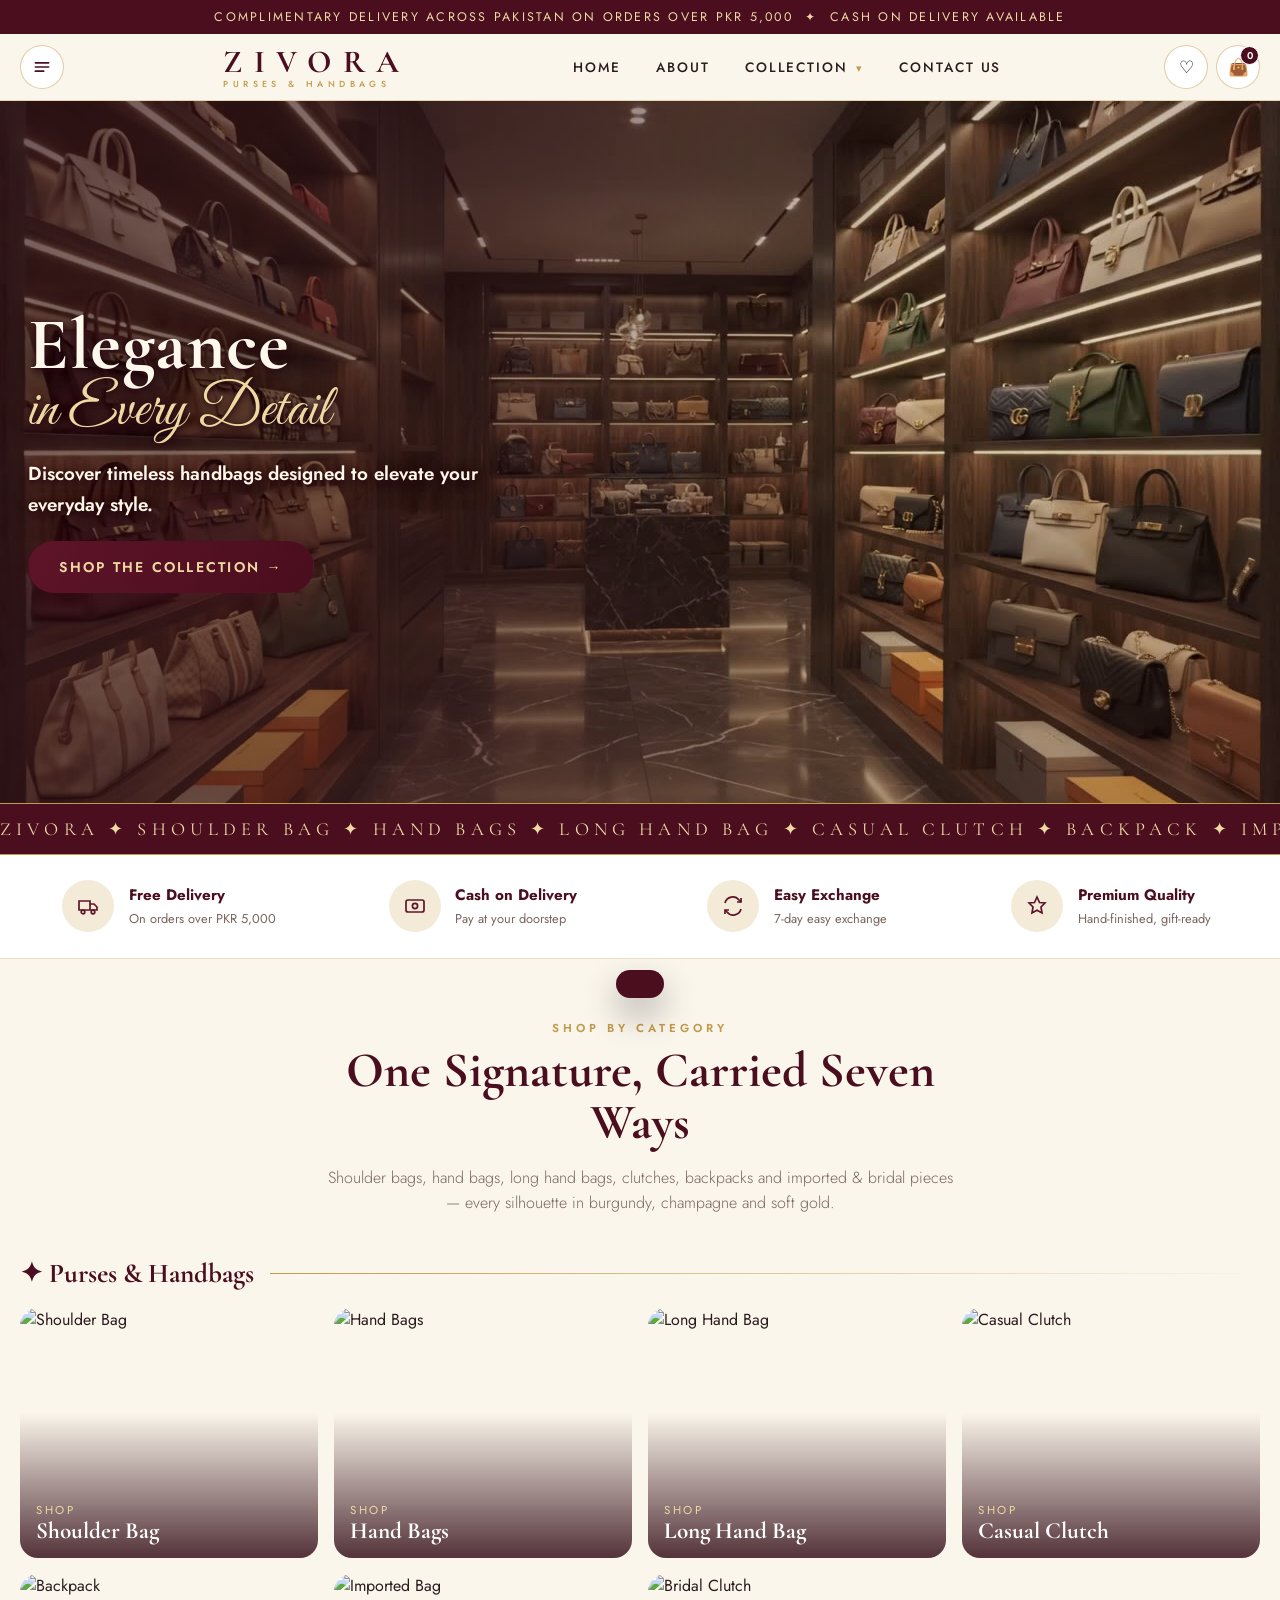
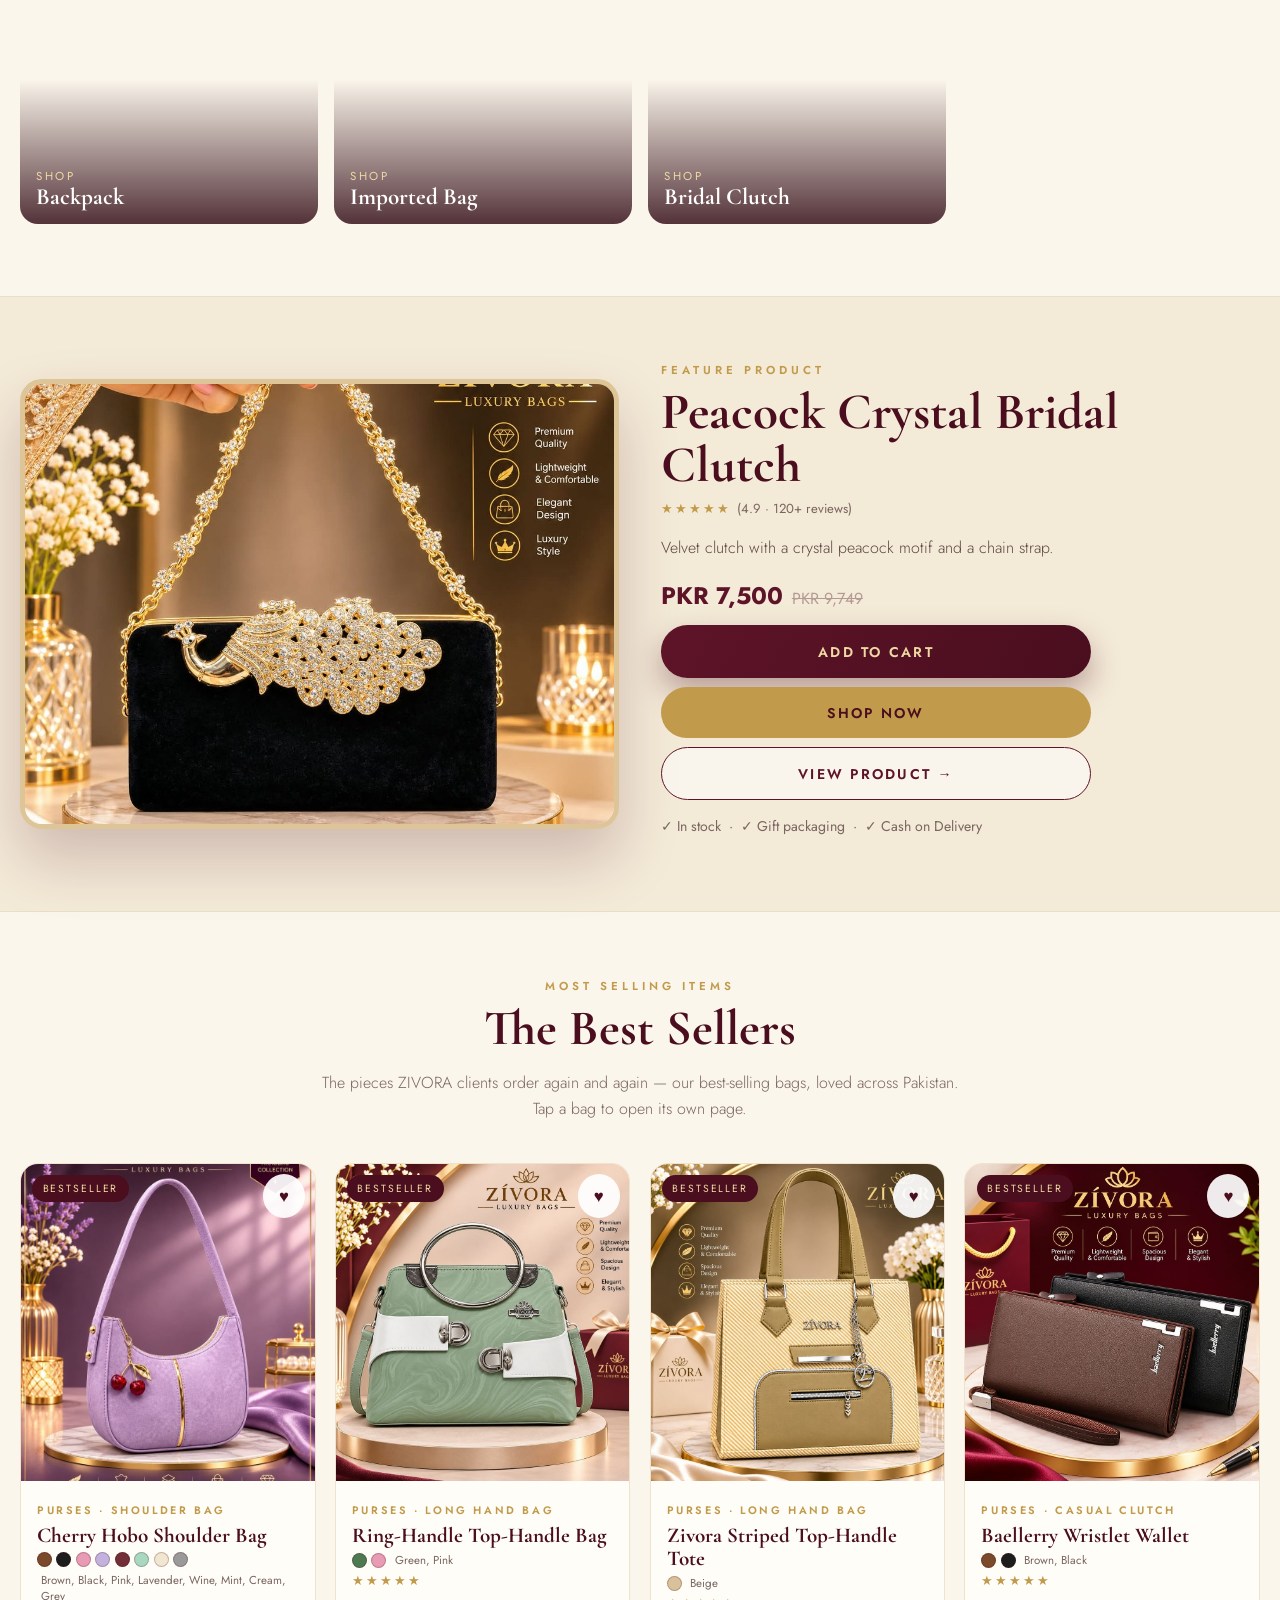
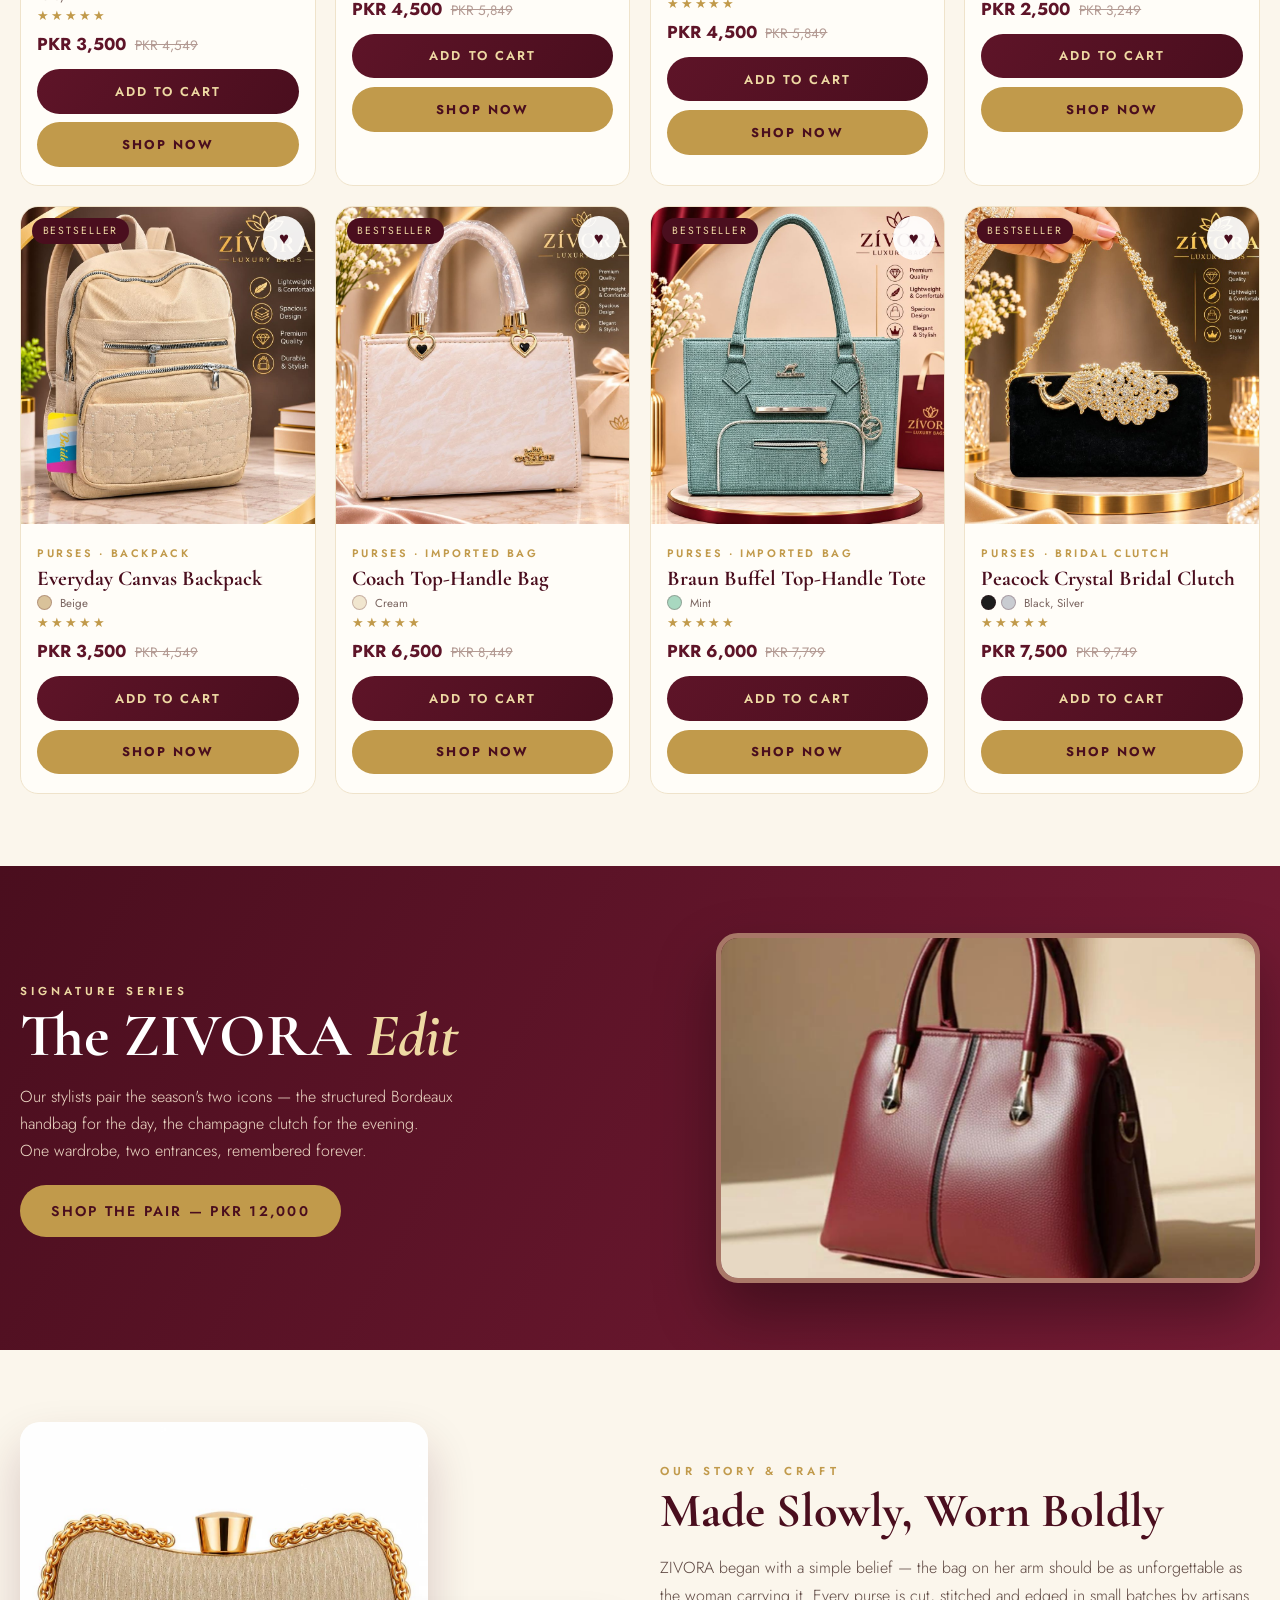
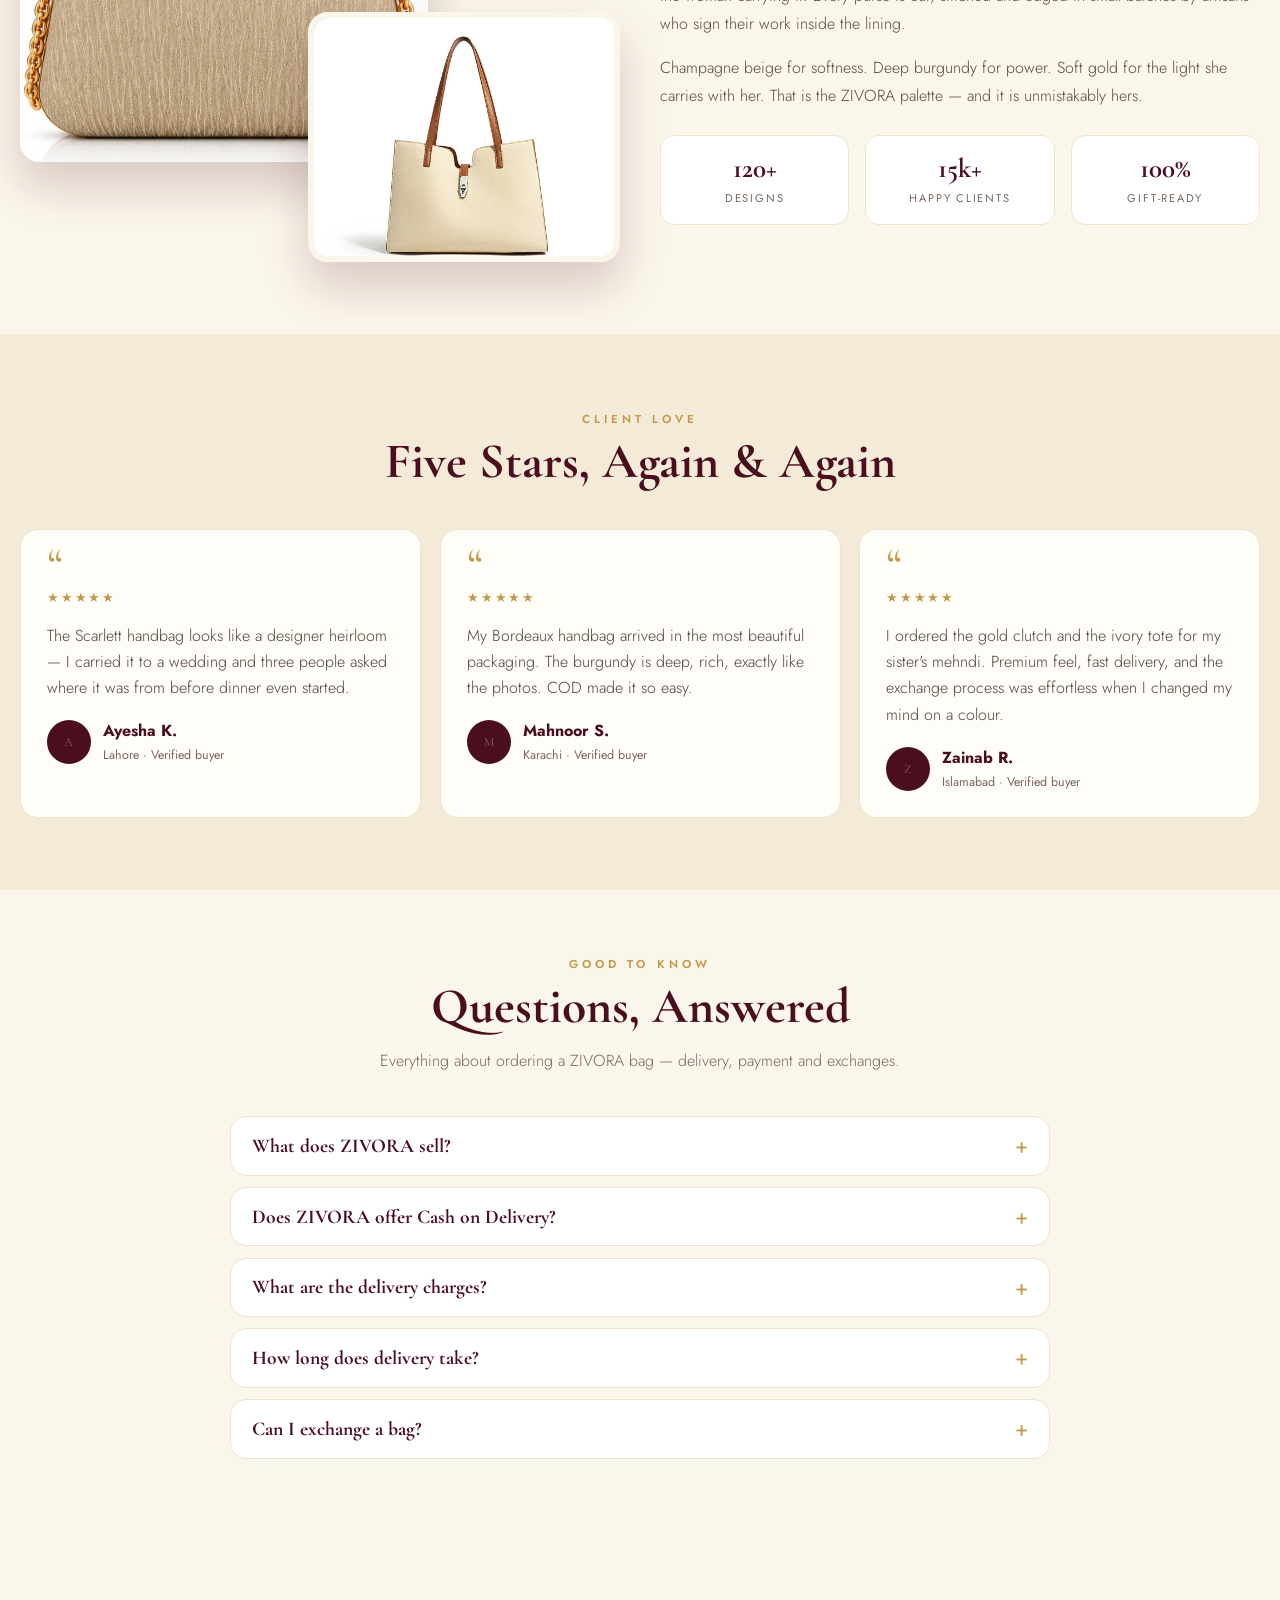
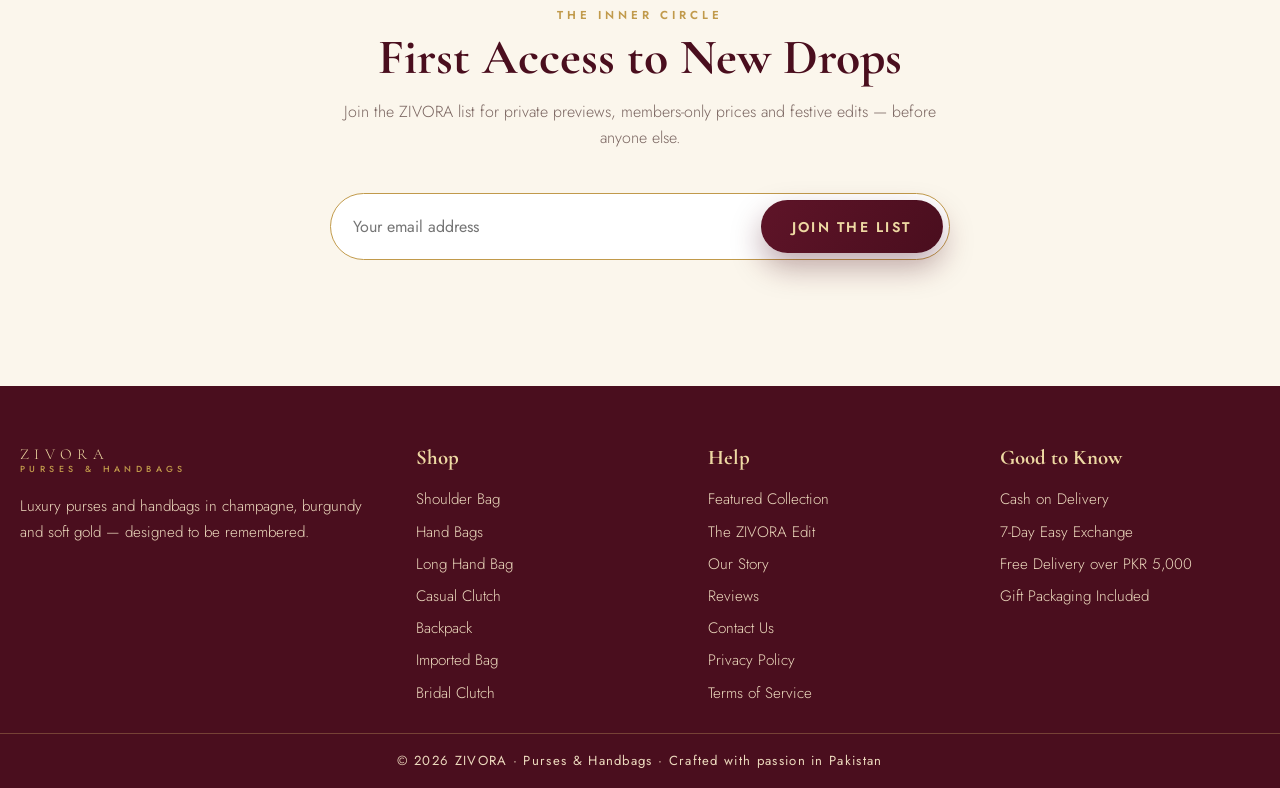
==== commit d39271b9: "New branded category covers on homepage" ====
--- a/index.html
+++ b/index.html
@@ -183,13 +183,13 @@
   <div class="sec-head reveal in"><span class="eyebrow">Shop by Category</span><h2>One Signature, Carried Seven Ways</h2><p>Shoulder bags, hand bags, long hand bags, clutches, backpacks and imported &amp; bridal pieces — every silhouette in burgundy, champagne and soft gold.</p></div>
   <div class="cat-group-title reveal in"><h3>✦ Purses &amp; Handbags</h3></div>
   <div class="cat-grid">
-    <a class="cat-card reveal tilt in" href="assets/collection.html?cat=Shoulder%20Bag" data-tilt-bound="1"><img alt="Shoulder Bag" loading="lazy" decoding="async" src="assets/products/p01-1.jpg"><span class="shine"></span><span class="lbl"><span>Shop</span><b>Shoulder Bag</b></span></a>
-    <a class="cat-card reveal tilt in" href="assets/collection.html?cat=Hand%20Bags" data-tilt-bound="1"><img alt="Hand Bags" loading="lazy" decoding="async" src="assets/products/p06-1.jpg"><span class="shine"></span><span class="lbl"><span>Shop</span><b>Hand Bags</b></span></a>
-    <a class="cat-card reveal tilt in" href="assets/collection.html?cat=Long%20Hand%20Bag" data-tilt-bound="1"><img alt="Long Hand Bag" loading="lazy" decoding="async" src="assets/cat-long-hand-bag.jpg"><span class="shine"></span><span class="lbl"><span>Shop</span><b>Long Hand Bag</b></span></a>
-    <a class="cat-card reveal tilt in" href="assets/collection.html?cat=Casual%20Clutch" data-tilt-bound="1"><img alt="Casual Clutch" loading="lazy" decoding="async" src="assets/products/p21-1.jpg"><span class="shine"></span><span class="lbl"><span>Shop</span><b>Casual Clutch</b></span></a>
-    <a class="cat-card reveal tilt in" href="assets/collection.html?cat=Backpack" data-tilt-bound="1"><img alt="Backpack" loading="lazy" decoding="async" src="assets/products/p26-1.jpg"><span class="shine"></span><span class="lbl"><span>Shop</span><b>Backpack</b></span></a>
-    <a class="cat-card reveal tilt in" href="assets/collection.html?cat=Imported%20Bag" data-tilt-bound="1"><img alt="Imported Bag" loading="lazy" decoding="async" src="assets/products/p31-1.jpg"><span class="shine"></span><span class="lbl"><span>Shop</span><b>Imported Bag</b></span></a>
-    <a class="cat-card reveal tilt in" href="assets/collection.html?cat=Bridal%20Clutch" data-tilt-bound="1"><img alt="Bridal Clutch" loading="lazy" decoding="async" src="assets/products/p50-1.jpg"><span class="shine"></span><span class="lbl"><span>Shop</span><b>Bridal Clutch</b></span></a>
+    <a class="cat-card reveal tilt in" href="assets/collection.html?cat=Shoulder%20Bag" data-tilt-bound="1"><img alt="Shoulder Bag" loading="lazy" decoding="async" src="assets/cat-cover-shoulder.jpg"><span class="shine"></span><span class="lbl"><span>Shop</span><b>Shoulder Bag</b></span></a>
+    <a class="cat-card reveal tilt in" href="assets/collection.html?cat=Hand%20Bags" data-tilt-bound="1"><img alt="Hand Bags" loading="lazy" decoding="async" src="assets/cat-cover-handbags.jpg"><span class="shine"></span><span class="lbl"><span>Shop</span><b>Hand Bags</b></span></a>
+    <a class="cat-card reveal tilt in" href="assets/collection.html?cat=Long%20Hand%20Bag" data-tilt-bound="1"><img alt="Long Hand Bag" loading="lazy" decoding="async" src="assets/cat-cover-long.jpg"><span class="shine"></span><span class="lbl"><span>Shop</span><b>Long Hand Bag</b></span></a>
+    <a class="cat-card reveal tilt in" href="assets/collection.html?cat=Casual%20Clutch" data-tilt-bound="1"><img alt="Casual Clutch" loading="lazy" decoding="async" src="assets/cat-cover-clutch.jpg"><span class="shine"></span><span class="lbl"><span>Shop</span><b>Casual Clutch</b></span></a>
+    <a class="cat-card reveal tilt in" href="assets/collection.html?cat=Backpack" data-tilt-bound="1"><img alt="Backpack" loading="lazy" decoding="async" src="assets/cat-cover-backpack.jpg"><span class="shine"></span><span class="lbl"><span>Shop</span><b>Backpack</b></span></a>
+    <a class="cat-card reveal tilt in" href="assets/collection.html?cat=Imported%20Bag" data-tilt-bound="1"><img alt="Imported Bag" loading="lazy" decoding="async" src="assets/cat-cover-imported.jpg"><span class="shine"></span><span class="lbl"><span>Shop</span><b>Imported Bag</b></span></a>
+    <a class="cat-card reveal tilt in" href="assets/collection.html?cat=Bridal%20Clutch" data-tilt-bound="1"><img alt="Bridal Clutch" loading="lazy" decoding="async" src="assets/cat-cover-bridal.jpg"><span class="shine"></span><span class="lbl"><span>Shop</span><b>Bridal Clutch</b></span></a>
   </div>
 </section>
 
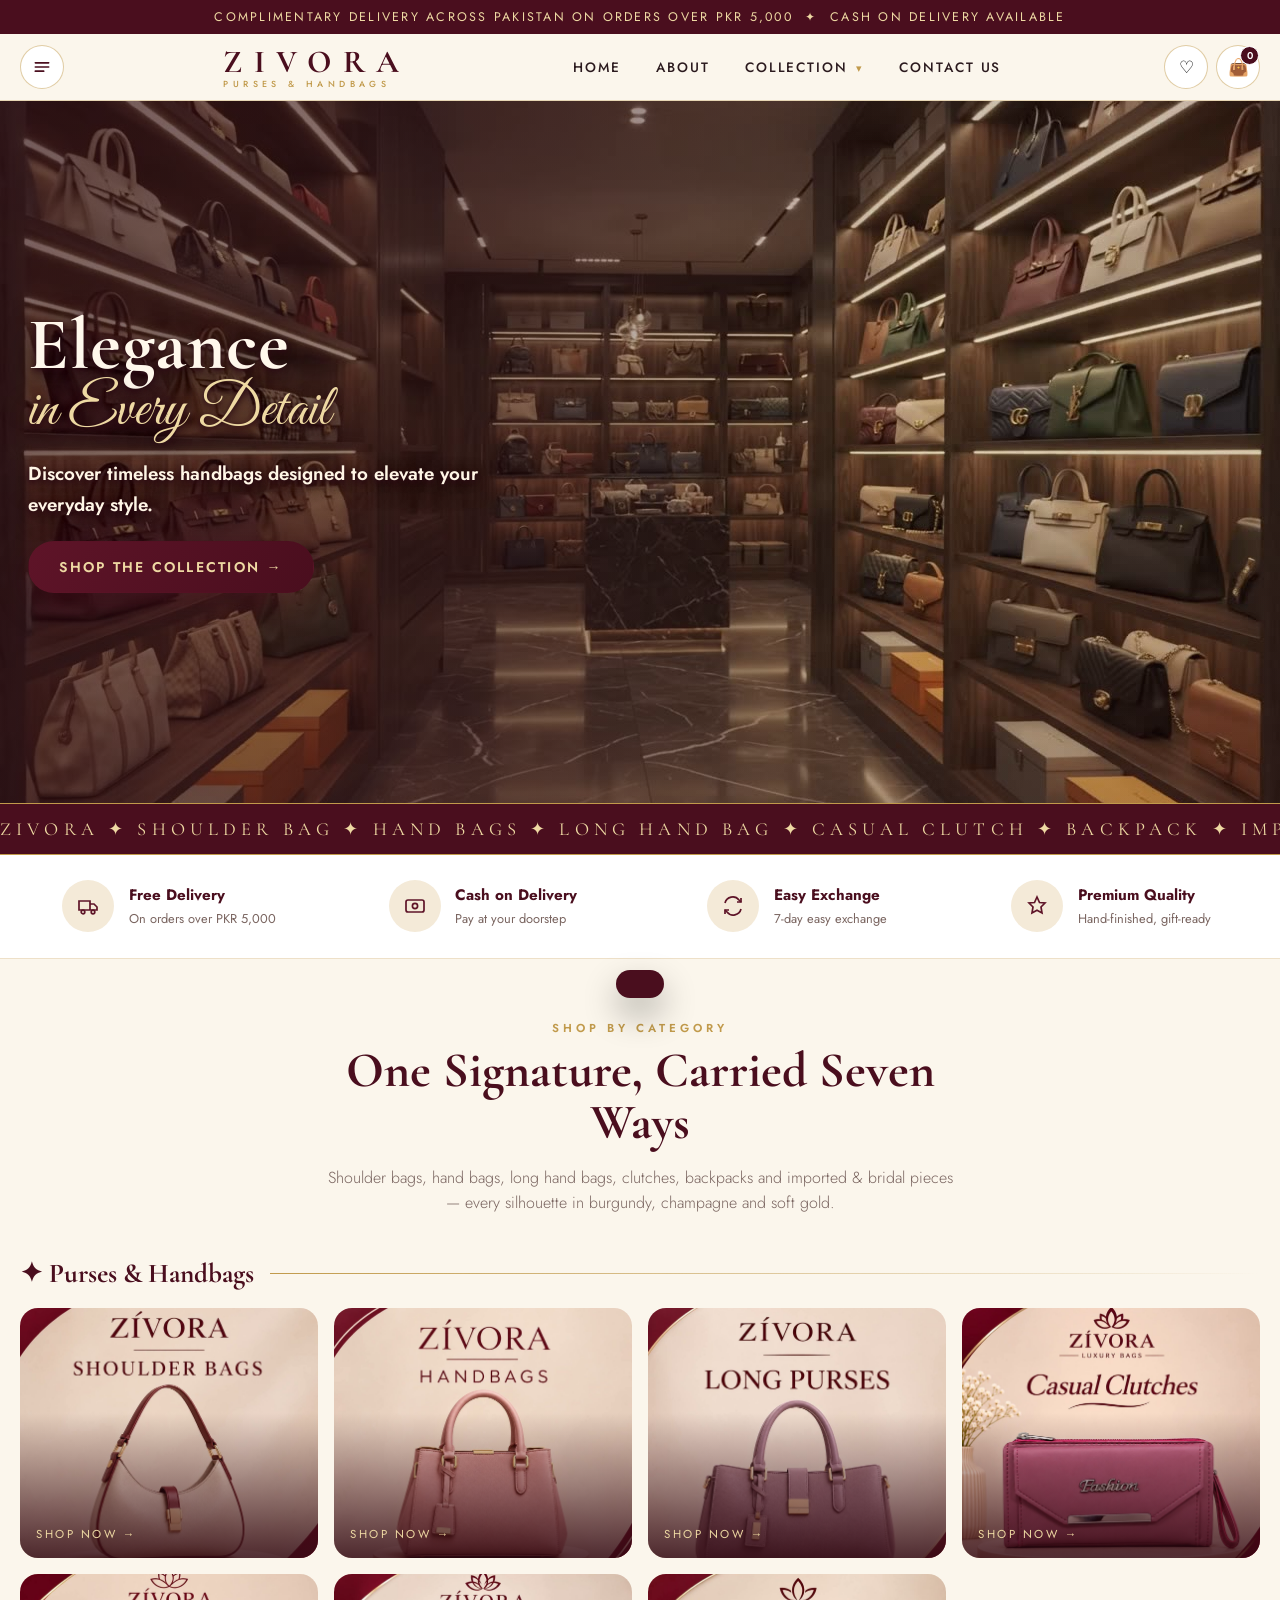
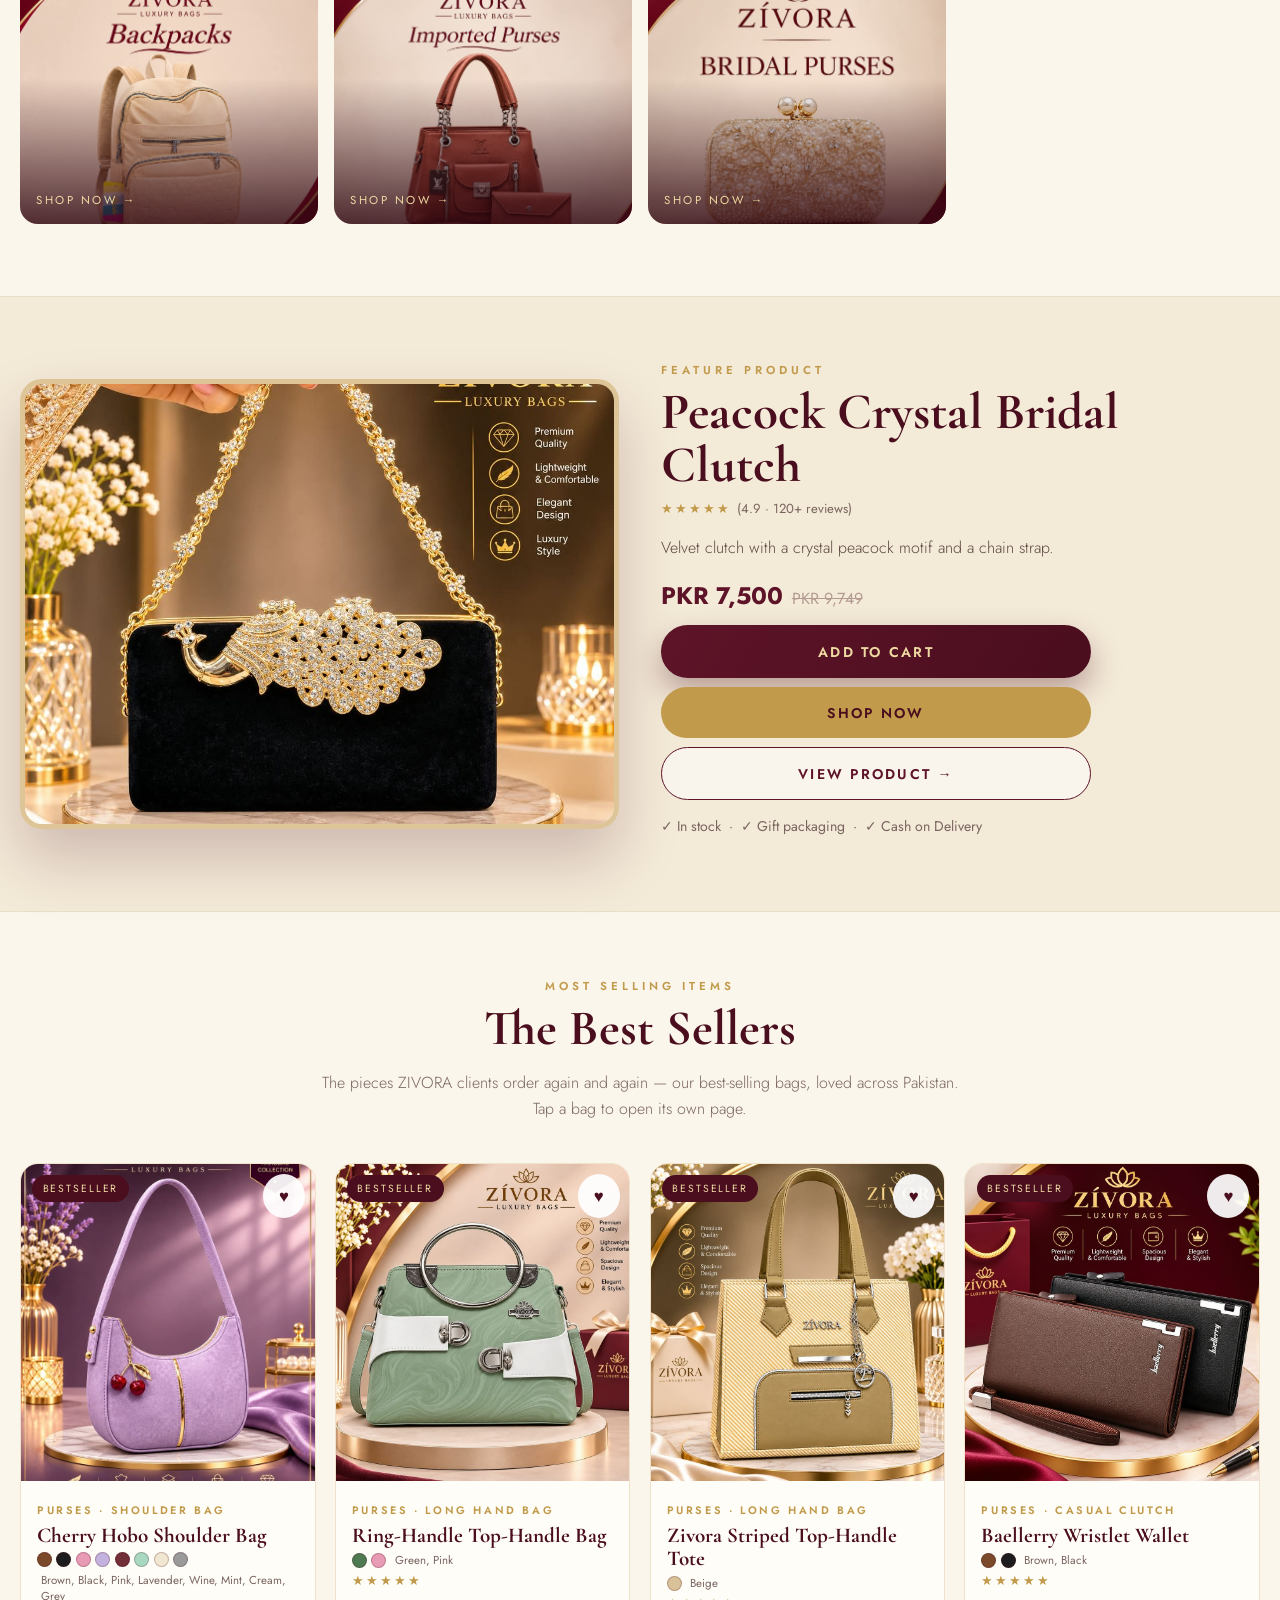
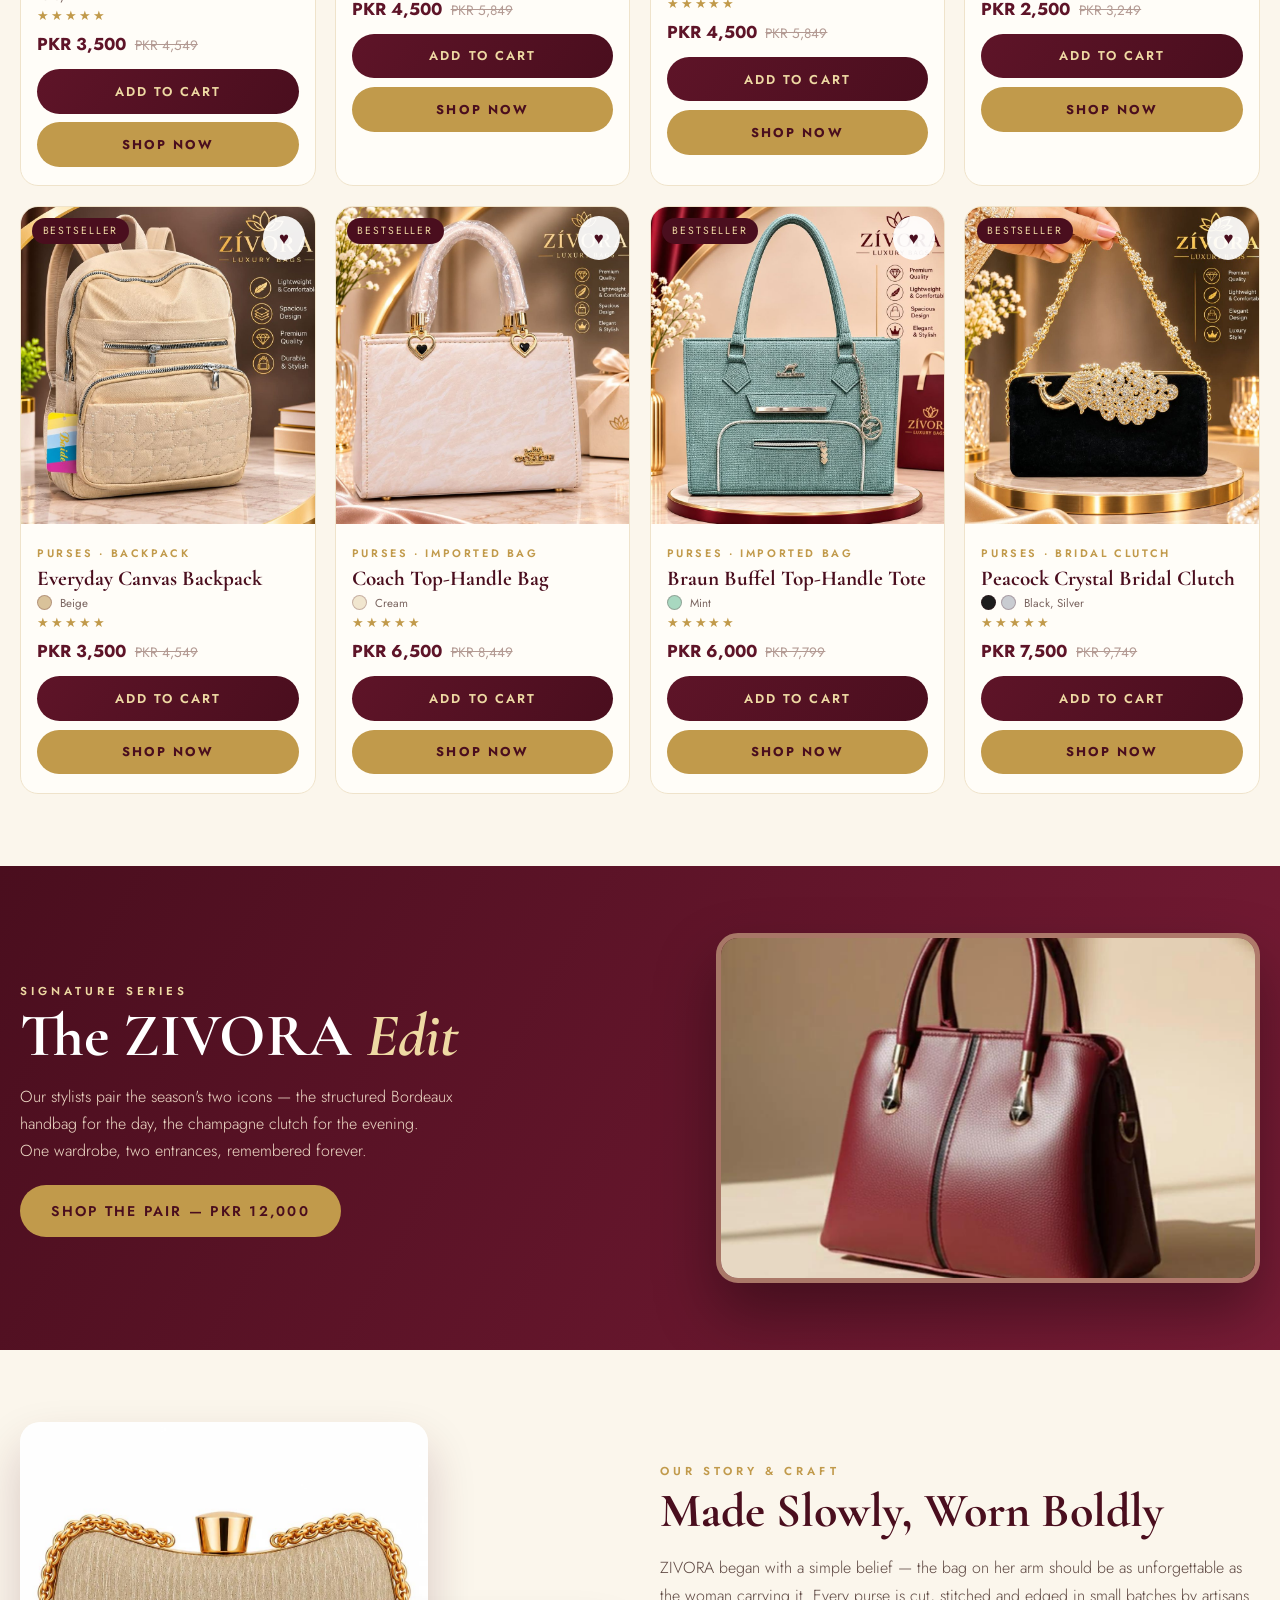
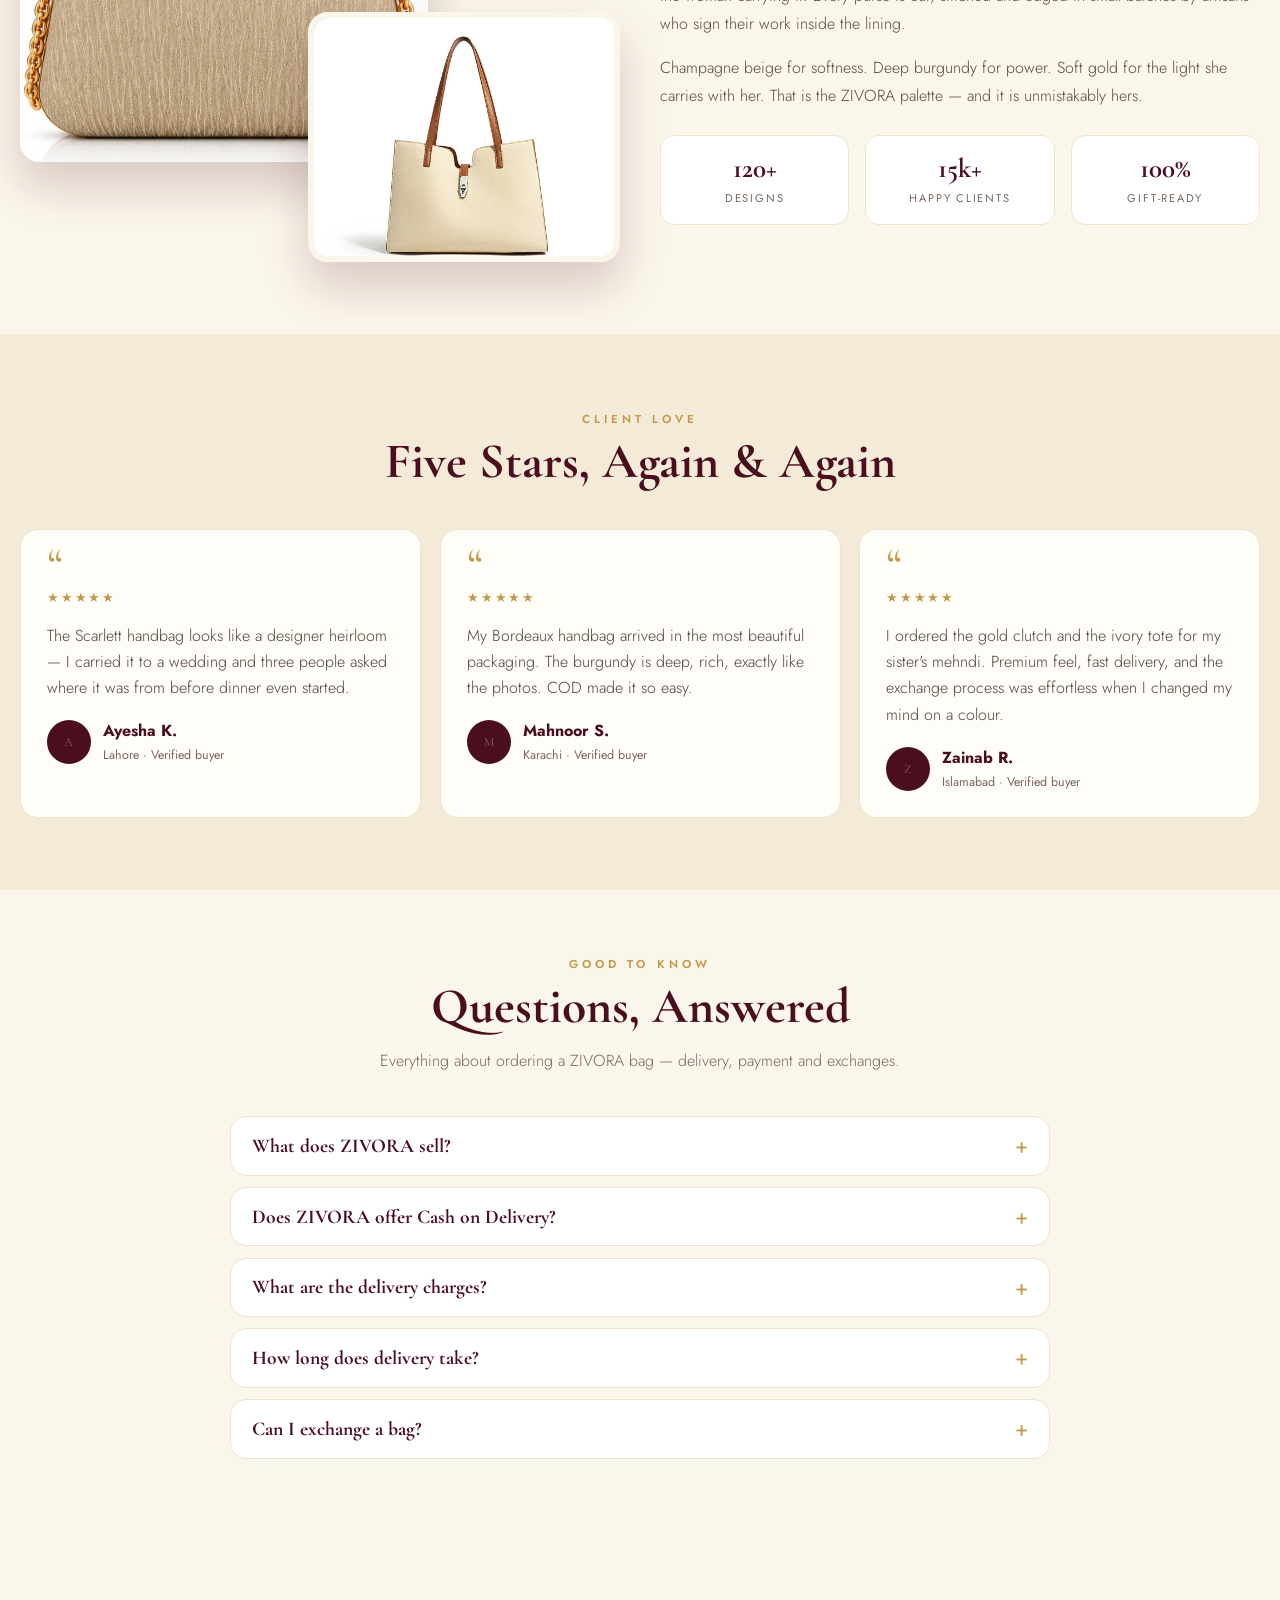
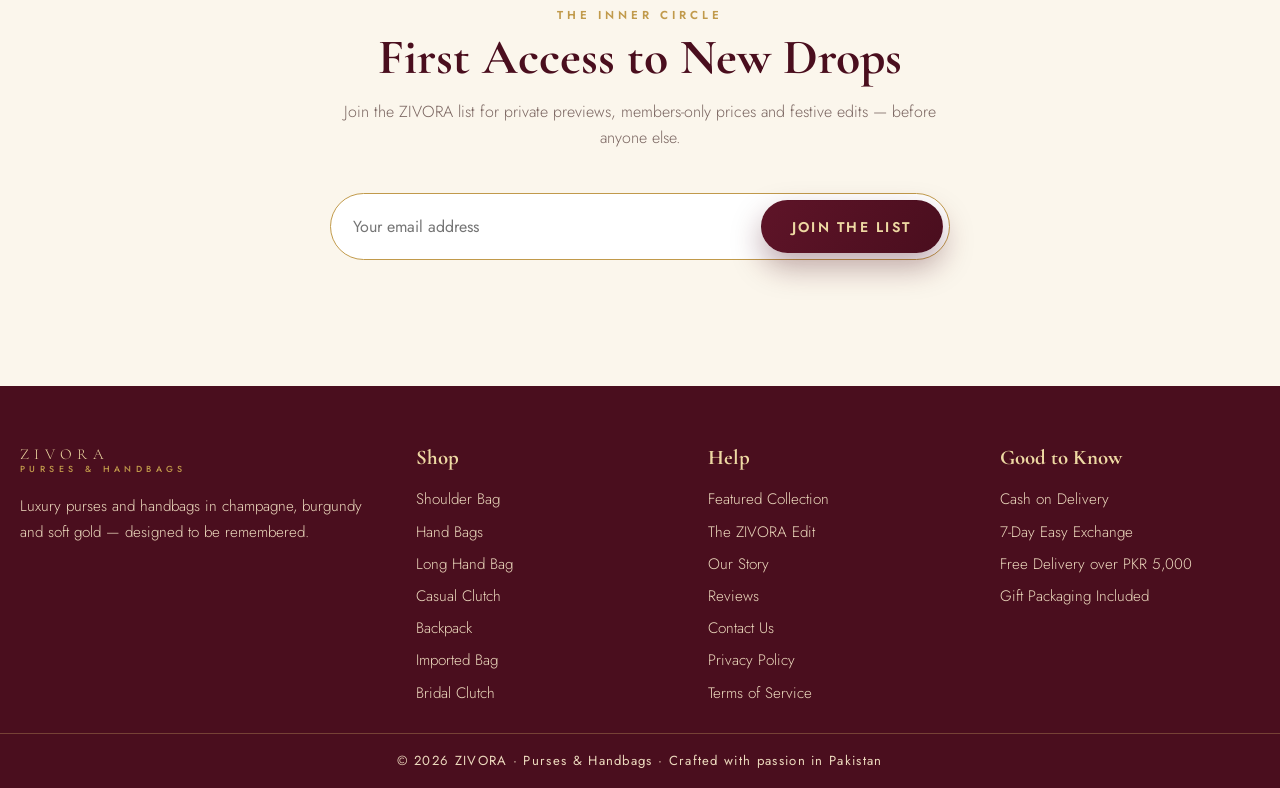
==== commit efa39160: "Remove duplicate category name from card labels (keep Shop Now)" ====
--- a/index.html
+++ b/index.html
@@ -183,13 +183,13 @@
   <div class="sec-head reveal in"><span class="eyebrow">Shop by Category</span><h2>One Signature, Carried Seven Ways</h2><p>Shoulder bags, hand bags, long hand bags, clutches, backpacks and imported &amp; bridal pieces — every silhouette in burgundy, champagne and soft gold.</p></div>
   <div class="cat-group-title reveal in"><h3>✦ Purses &amp; Handbags</h3></div>
   <div class="cat-grid">
-    <a class="cat-card reveal tilt in" href="assets/collection.html?cat=Shoulder%20Bag" data-tilt-bound="1"><img alt="Shoulder Bag" loading="lazy" decoding="async" src="assets/cat-cover-shoulder.jpg"><span class="shine"></span><span class="lbl"><span>Shop</span><b>Shoulder Bag</b></span></a>
-    <a class="cat-card reveal tilt in" href="assets/collection.html?cat=Hand%20Bags" data-tilt-bound="1"><img alt="Hand Bags" loading="lazy" decoding="async" src="assets/cat-cover-handbags.jpg"><span class="shine"></span><span class="lbl"><span>Shop</span><b>Hand Bags</b></span></a>
-    <a class="cat-card reveal tilt in" href="assets/collection.html?cat=Long%20Hand%20Bag" data-tilt-bound="1"><img alt="Long Hand Bag" loading="lazy" decoding="async" src="assets/cat-cover-long.jpg"><span class="shine"></span><span class="lbl"><span>Shop</span><b>Long Hand Bag</b></span></a>
-    <a class="cat-card reveal tilt in" href="assets/collection.html?cat=Casual%20Clutch" data-tilt-bound="1"><img alt="Casual Clutch" loading="lazy" decoding="async" src="assets/cat-cover-clutch.jpg"><span class="shine"></span><span class="lbl"><span>Shop</span><b>Casual Clutch</b></span></a>
-    <a class="cat-card reveal tilt in" href="assets/collection.html?cat=Backpack" data-tilt-bound="1"><img alt="Backpack" loading="lazy" decoding="async" src="assets/cat-cover-backpack.jpg"><span class="shine"></span><span class="lbl"><span>Shop</span><b>Backpack</b></span></a>
-    <a class="cat-card reveal tilt in" href="assets/collection.html?cat=Imported%20Bag" data-tilt-bound="1"><img alt="Imported Bag" loading="lazy" decoding="async" src="assets/cat-cover-imported.jpg"><span class="shine"></span><span class="lbl"><span>Shop</span><b>Imported Bag</b></span></a>
-    <a class="cat-card reveal tilt in" href="assets/collection.html?cat=Bridal%20Clutch" data-tilt-bound="1"><img alt="Bridal Clutch" loading="lazy" decoding="async" src="assets/cat-cover-bridal.jpg"><span class="shine"></span><span class="lbl"><span>Shop</span><b>Bridal Clutch</b></span></a>
+    <a class="cat-card reveal tilt in" href="assets/collection.html?cat=Shoulder%20Bag" data-tilt-bound="1"><img alt="Shoulder Bag" loading="lazy" decoding="async" src="assets/cat-cover-shoulder.jpg"><span class="shine"></span><span class="lbl"><span>Shop Now →</span></span></a>
+    <a class="cat-card reveal tilt in" href="assets/collection.html?cat=Hand%20Bags" data-tilt-bound="1"><img alt="Hand Bags" loading="lazy" decoding="async" src="assets/cat-cover-handbags.jpg"><span class="shine"></span><span class="lbl"><span>Shop Now →</span></span></a>
+    <a class="cat-card reveal tilt in" href="assets/collection.html?cat=Long%20Hand%20Bag" data-tilt-bound="1"><img alt="Long Hand Bag" loading="lazy" decoding="async" src="assets/cat-cover-long.jpg"><span class="shine"></span><span class="lbl"><span>Shop Now →</span></span></a>
+    <a class="cat-card reveal tilt in" href="assets/collection.html?cat=Casual%20Clutch" data-tilt-bound="1"><img alt="Casual Clutch" loading="lazy" decoding="async" src="assets/cat-cover-clutch.jpg"><span class="shine"></span><span class="lbl"><span>Shop Now →</span></span></a>
+    <a class="cat-card reveal tilt in" href="assets/collection.html?cat=Backpack" data-tilt-bound="1"><img alt="Backpack" loading="lazy" decoding="async" src="assets/cat-cover-backpack.jpg"><span class="shine"></span><span class="lbl"><span>Shop Now →</span></span></a>
+    <a class="cat-card reveal tilt in" href="assets/collection.html?cat=Imported%20Bag" data-tilt-bound="1"><img alt="Imported Bag" loading="lazy" decoding="async" src="assets/cat-cover-imported.jpg"><span class="shine"></span><span class="lbl"><span>Shop Now →</span></span></a>
+    <a class="cat-card reveal tilt in" href="assets/collection.html?cat=Bridal%20Clutch" data-tilt-bound="1"><img alt="Bridal Clutch" loading="lazy" decoding="async" src="assets/cat-cover-bridal.jpg"><span class="shine"></span><span class="lbl"><span>Shop Now →</span></span></a>
   </div>
 </section>
 
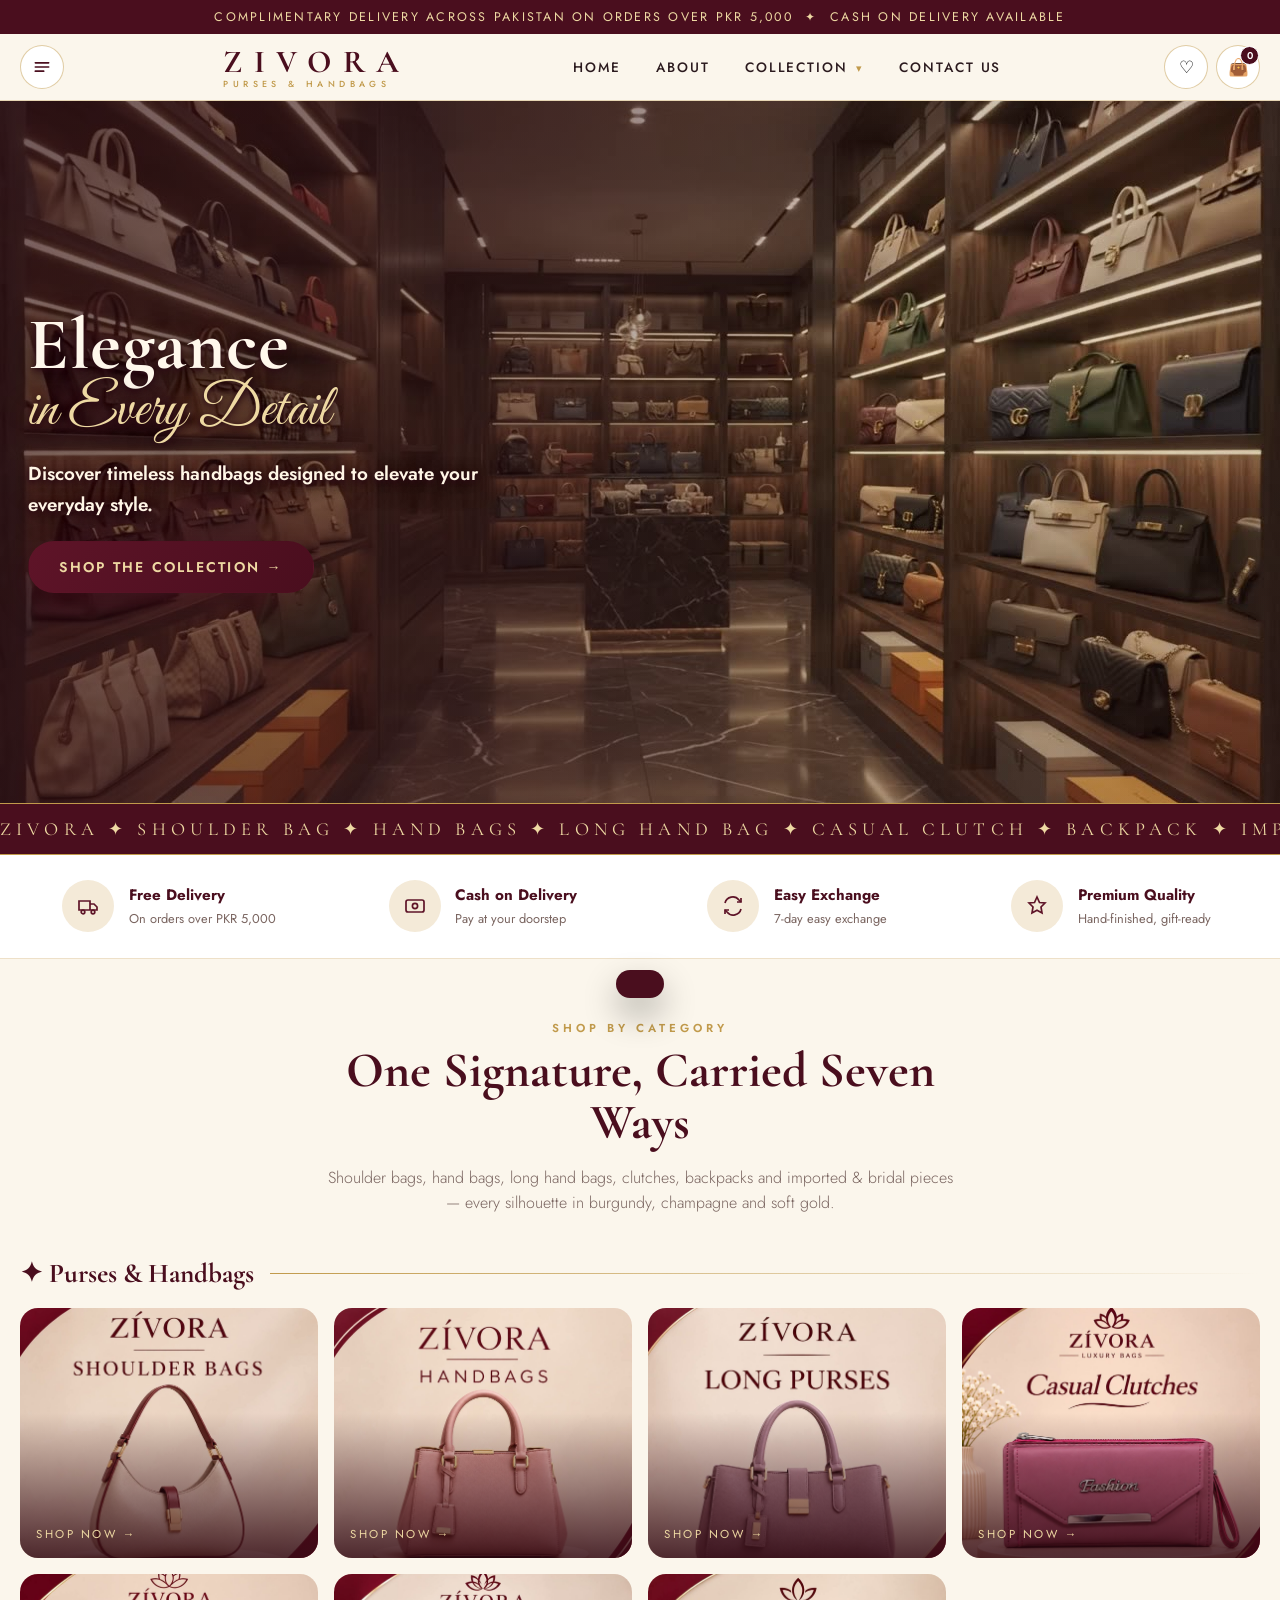
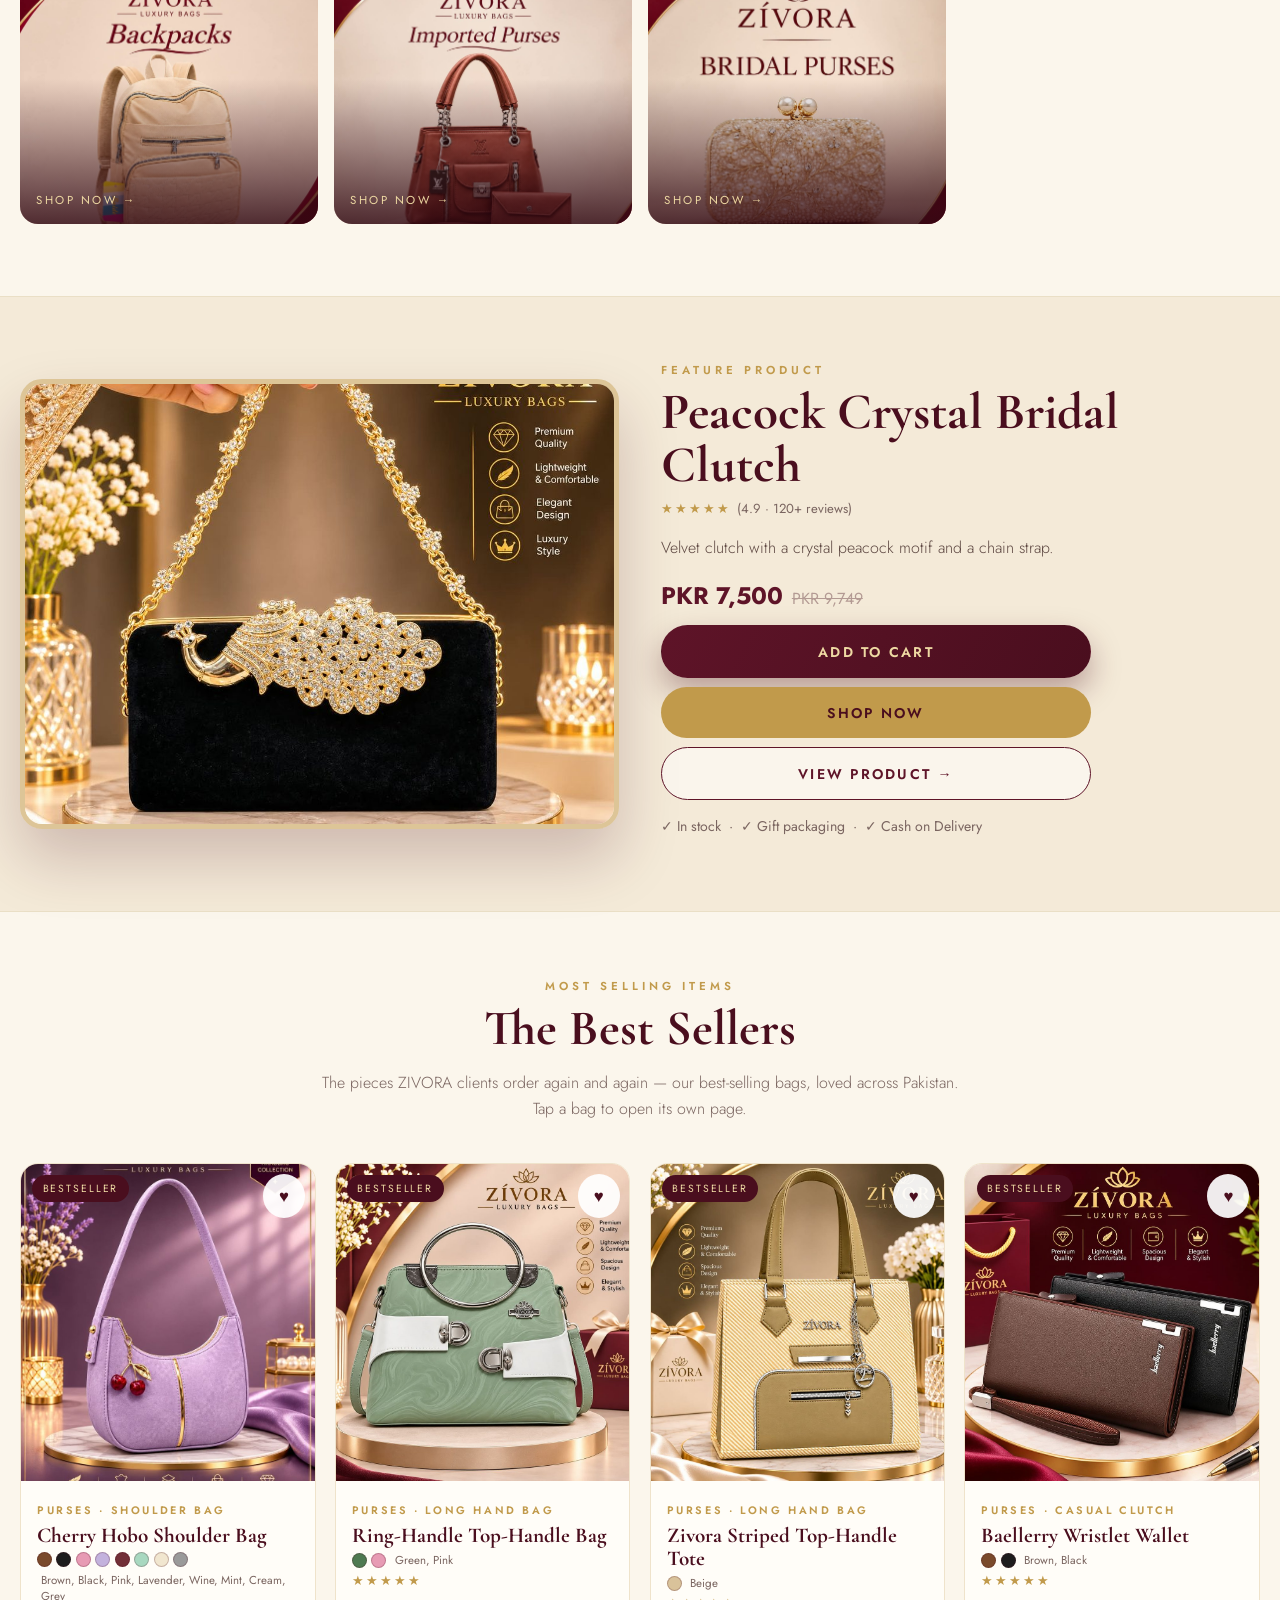
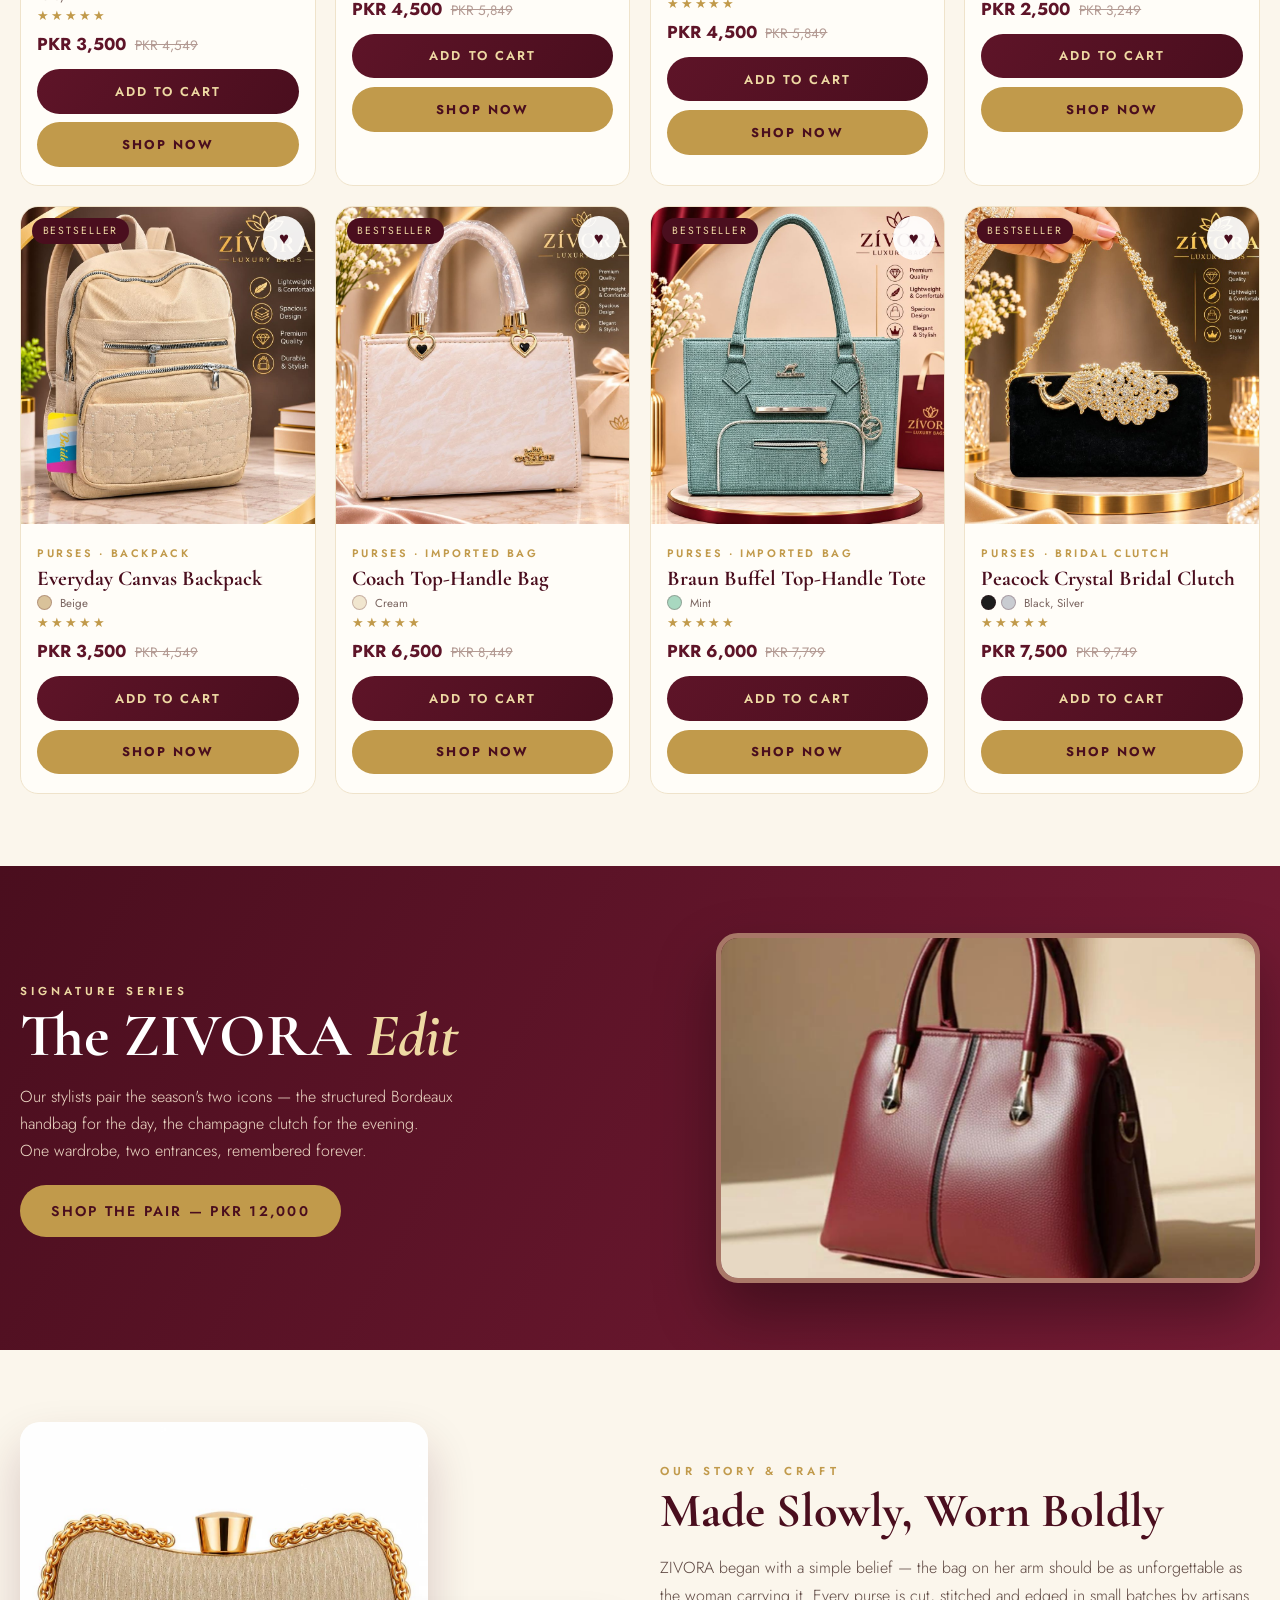
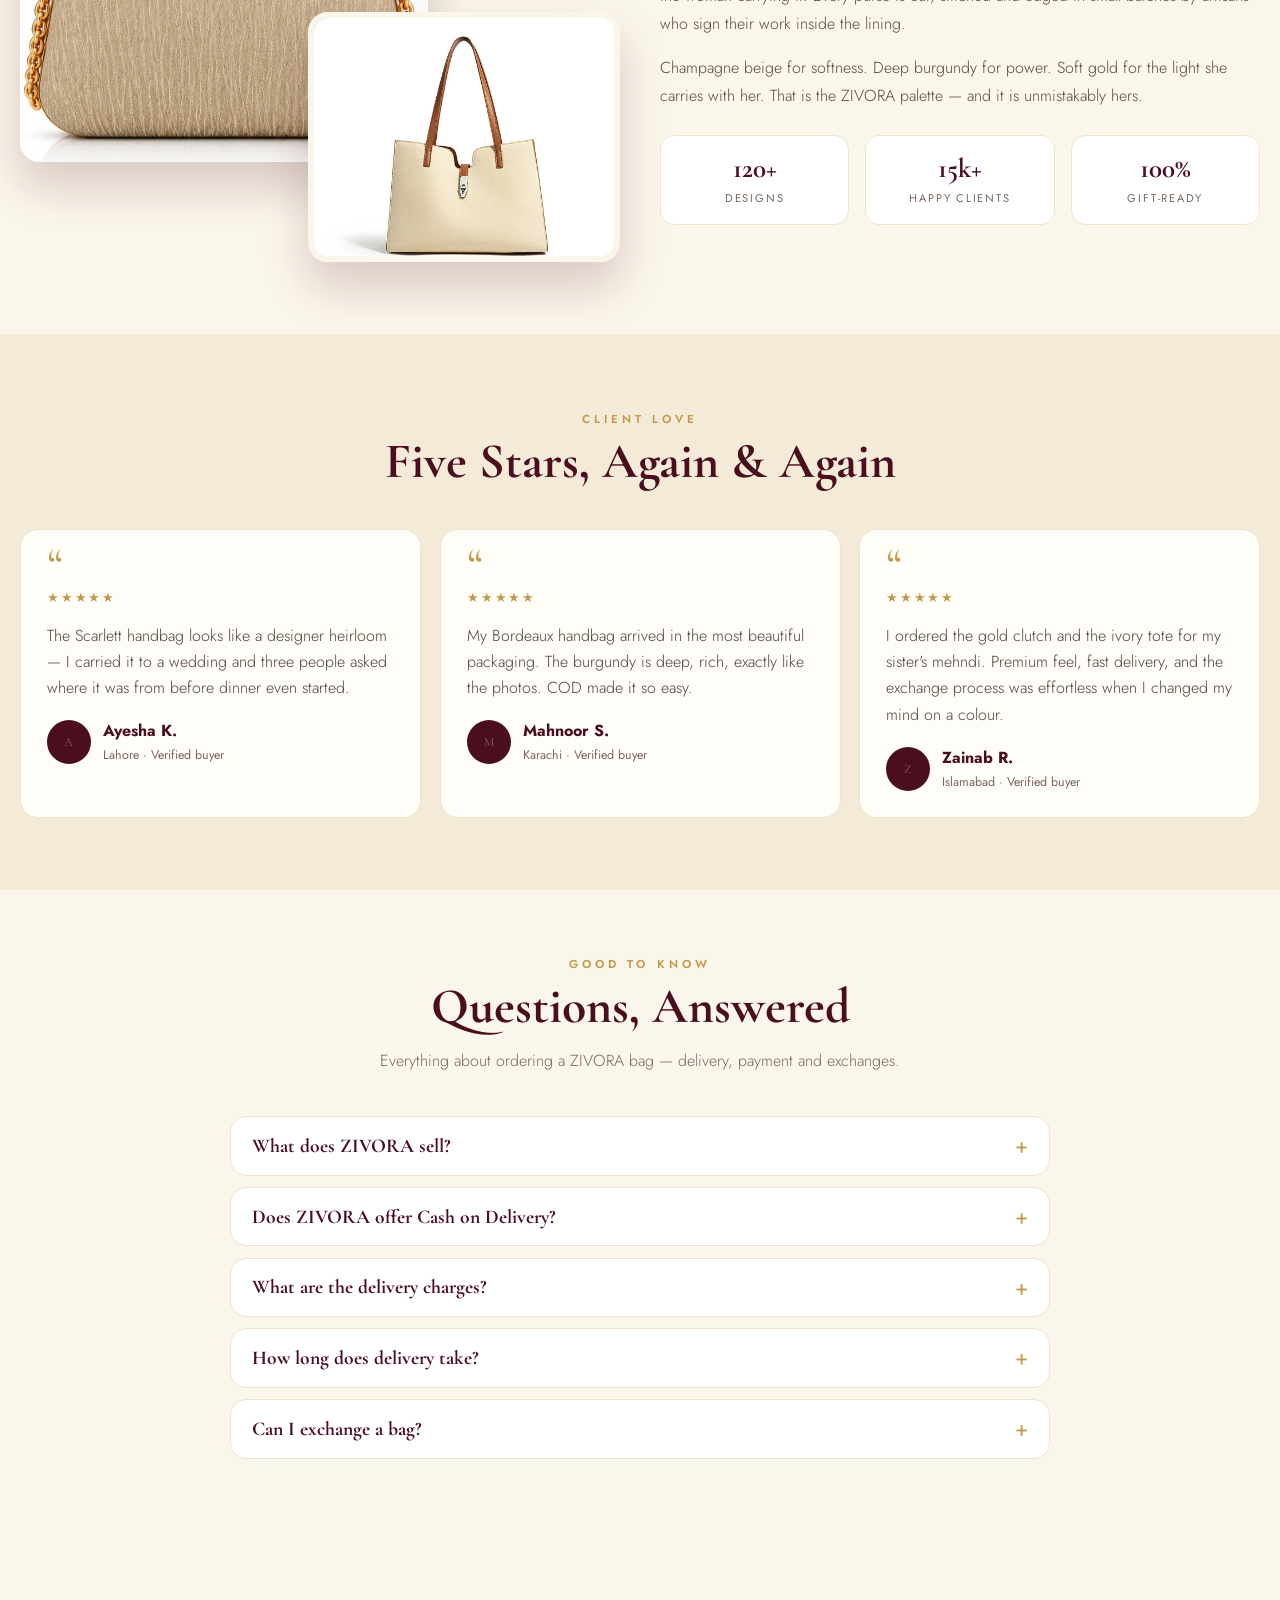
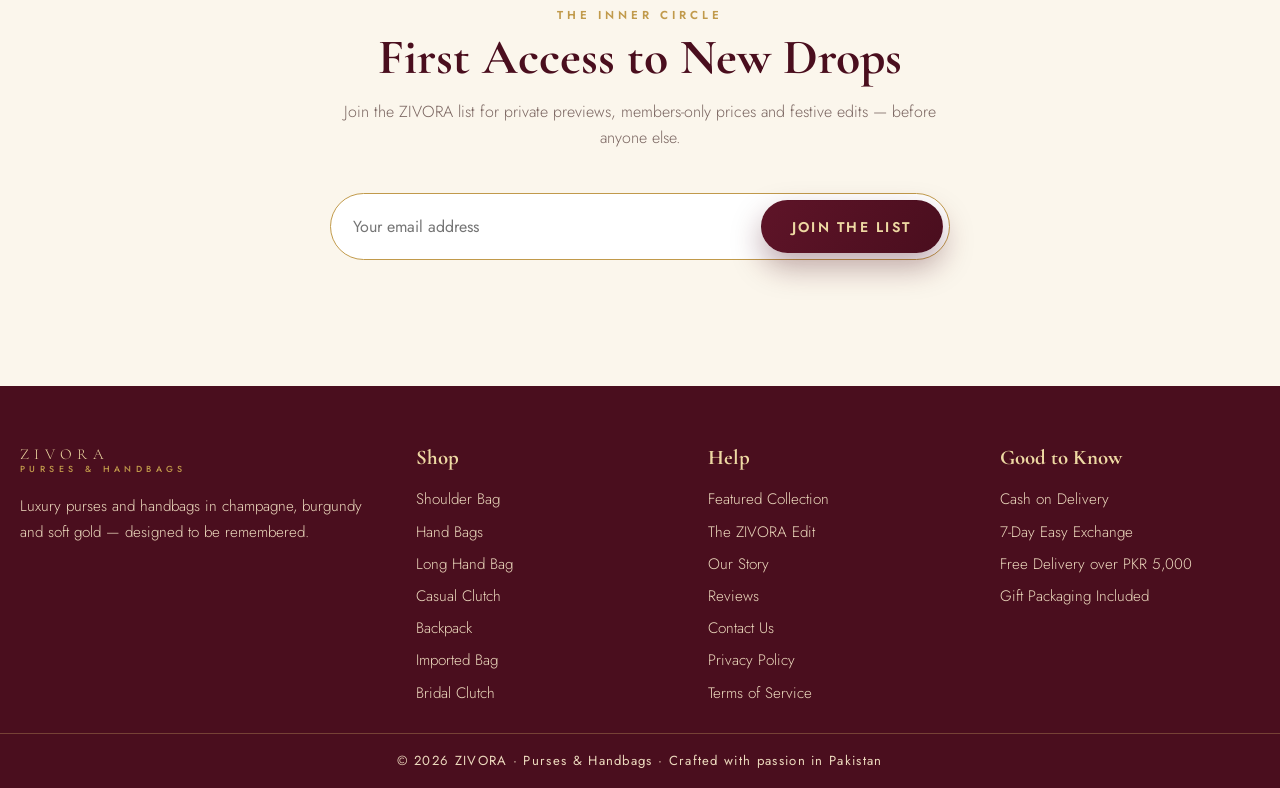
==== commit 7e2304ba: "Category swaps 2026-11-26: all 7 categories set (56 products) — Bridal Clutch photos, Imported Bag r" ====
(no text change in the page or its own stylesheets)
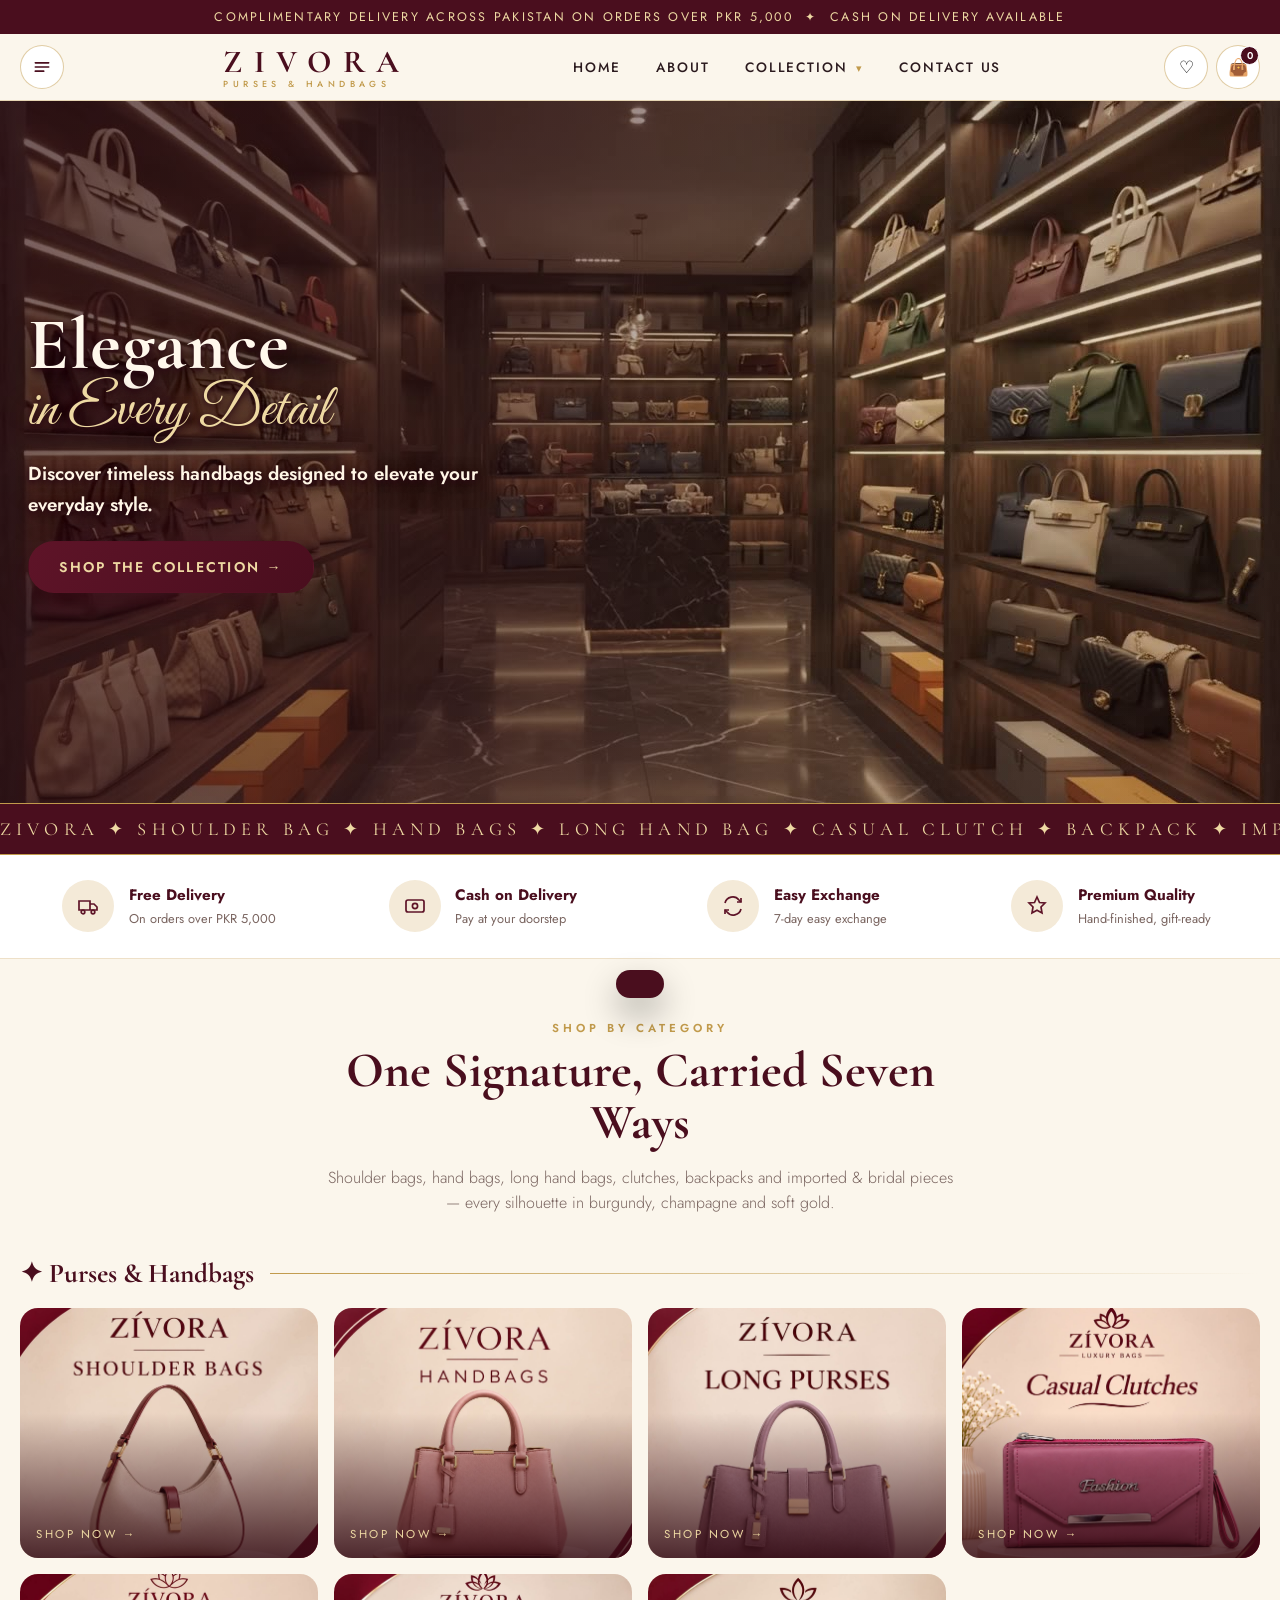
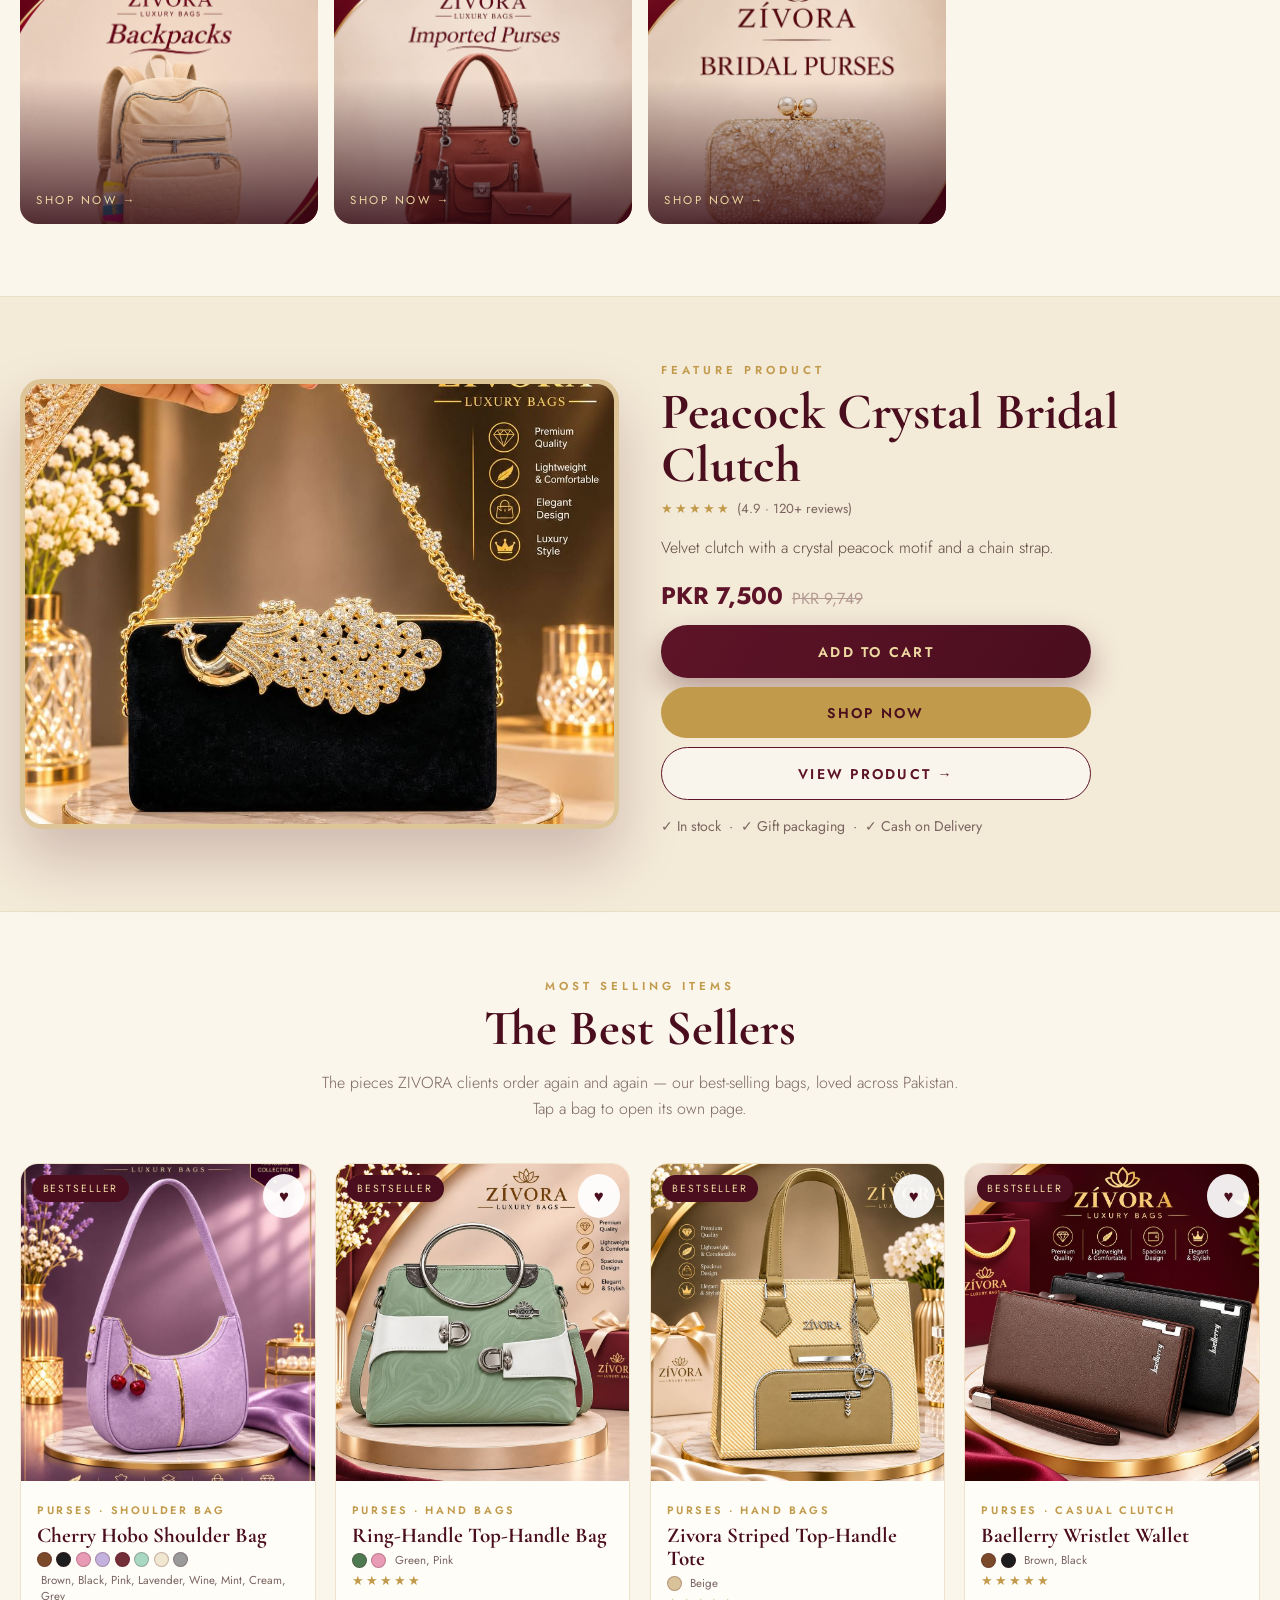
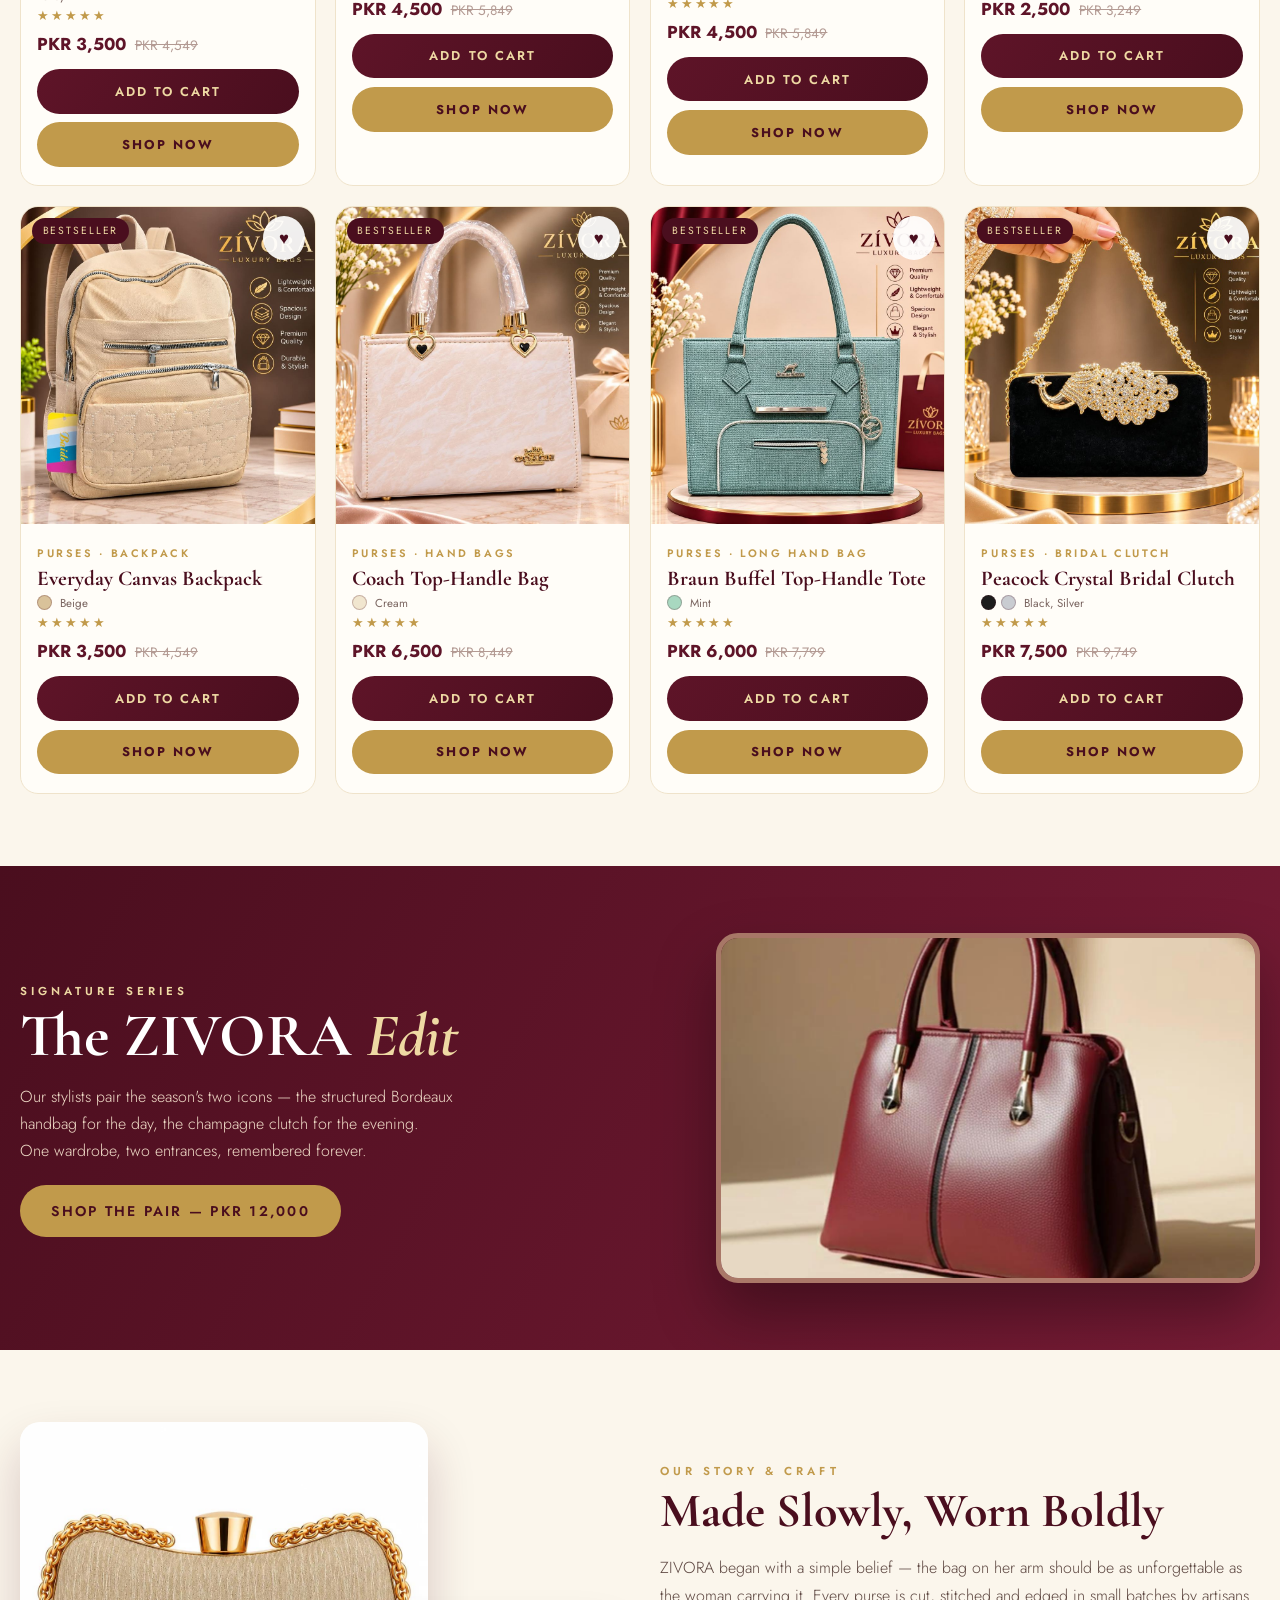
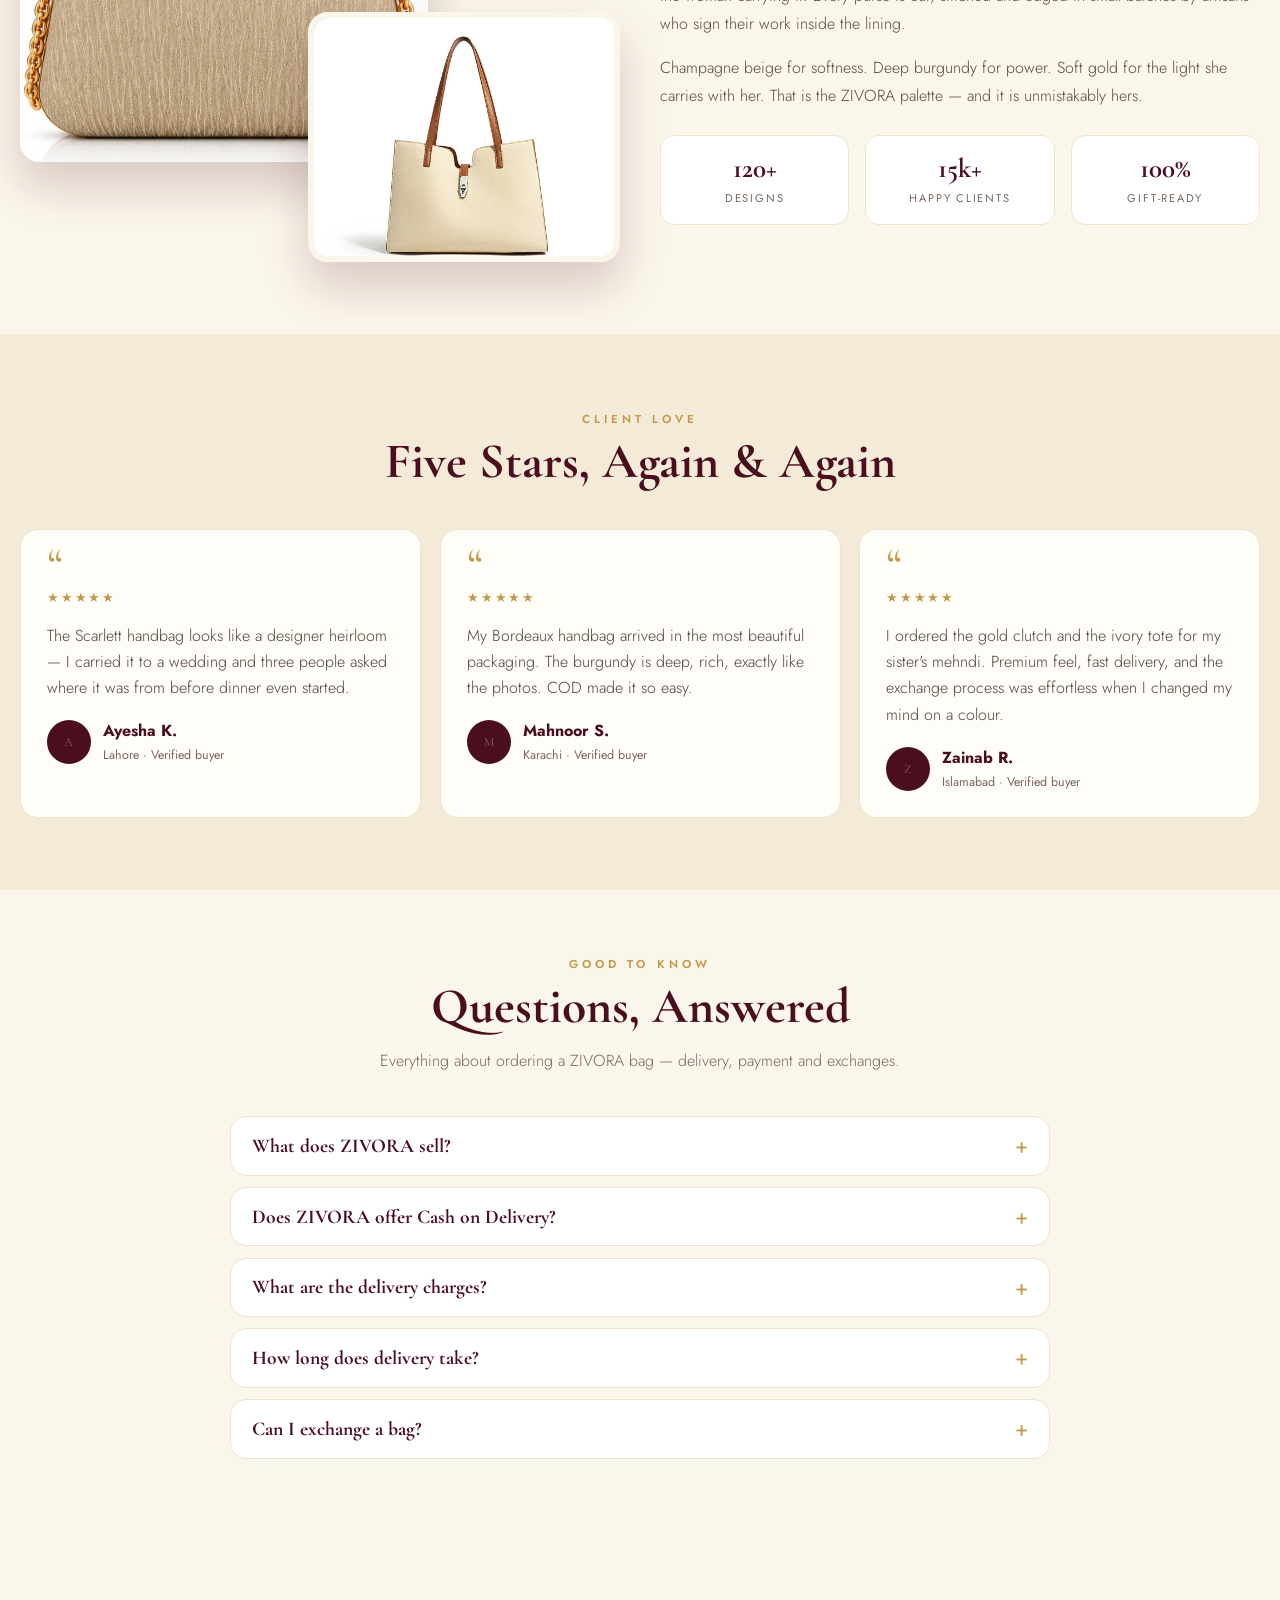
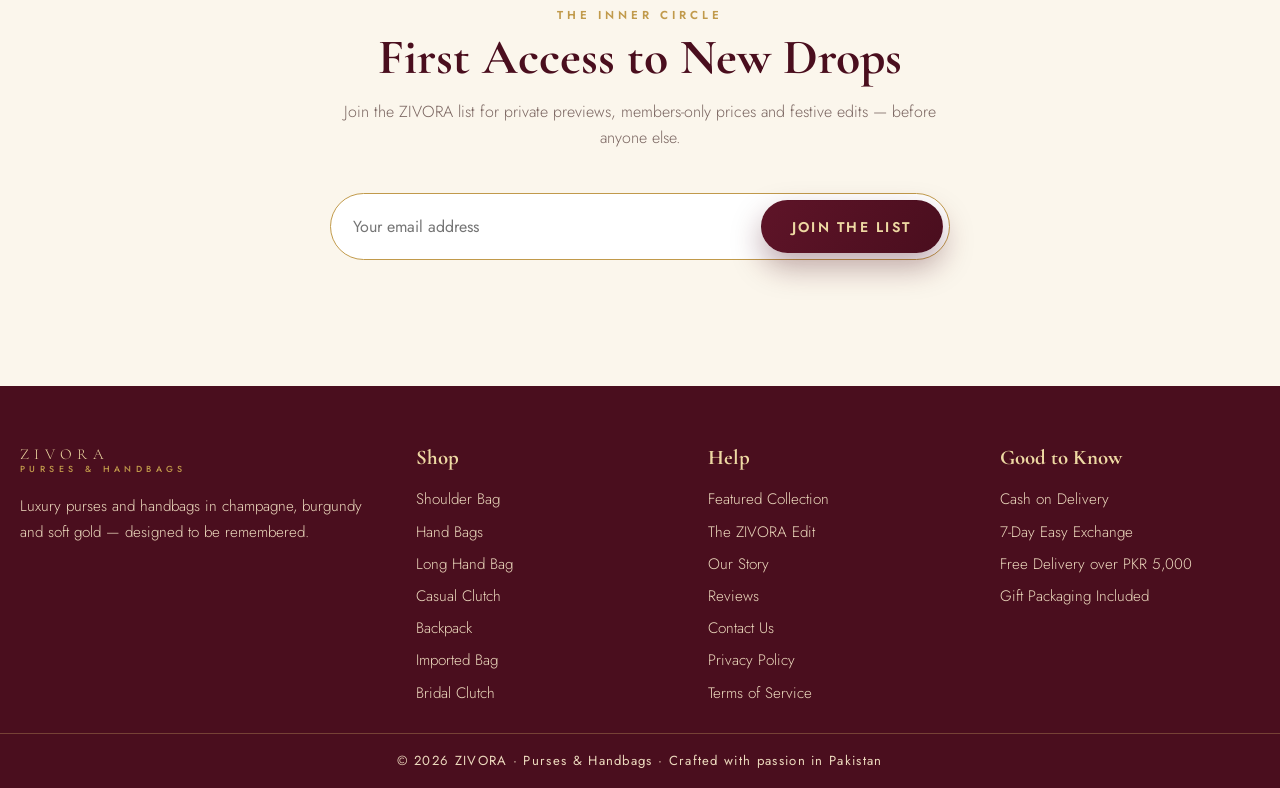
==== commit 430a2cc5: "Live-check fixes 2026-11-26: Shop Now no longer double-adds, checkout summary refreshes live from th" ====
--- a/index.html
+++ b/index.html
@@ -218,7 +218,7 @@
 <!-- MOST SELLING ITEMS -->
 <section class="wrap" id="best-sellers" style="padding-top:3.8rem">
   <div class="sec-head reveal in"><span class="eyebrow">Most Selling Items</span><h2>The Best Sellers</h2><p>The pieces ZIVORA clients order again and again — our best-selling bags, loved across Pakistan. Tap a bag to open its own page.</p></div>
-  <div class="grid" id="bestGrid"><article class="pcard tilt" data-tilt-bound="1"><div class="pimg"><span class="badge">Bestseller</span><button class="heart" aria-label="Add to wishlist">♥</button><img alt="Cherry Hobo Shoulder Bag" loading="lazy" decoding="async" src="assets/products/p01-1.jpg"><button class="quick">View Details</button></div><div class="pbody"><span class="cat">Purses · Shoulder Bag</span><h3 style="cursor: pointer;">Cherry Hobo Shoulder Bag</h3><div class="colours"><i class="cdot" style="background:#7a4a2b" title="Brown"></i><i class="cdot" style="background:#1d1d1d" title="Black"></i><i class="cdot" style="background:#e79bb4" title="Pink"></i><i class="cdot" style="background:#c3b2dd" title="Lavender"></i><i class="cdot" style="background:#722f37" title="Wine"></i><i class="cdot" style="background:#a8d8c0" title="Mint"></i><i class="cdot" style="background:#f1e6cf" title="Cream"></i><i class="cdot" style="background:#9a9a9a" title="Grey"></i><span>Brown, Black, Pink, Lavender, Wine, Mint, Cream, Grey</span></div><div class="stars">★★★★★</div><div class="price"><b>PKR 3,500</b><s>PKR 4,549</s></div><div class="card-actions"><button class="add-btn">Add to Cart</button><button class="shop-btn">Shop Now</button></div></div></article><article class="pcard tilt" data-tilt-bound="1"><div class="pimg"><span class="badge">Bestseller</span><button class="heart" aria-label="Add to wishlist">♥</button><img alt="Ring-Handle Top-Handle Bag" loading="lazy" decoding="async" src="assets/products/p08-1.jpg"><button class="quick">View Details</button></div><div class="pbody"><span class="cat">Purses · Long Hand Bag</span><h3 style="cursor: pointer;">Ring-Handle Top-Handle Bag</h3><div class="colours"><i class="cdot" style="background:#4e7a51" title="Green"></i><i class="cdot" style="background:#e79bb4" title="Pink"></i><span>Green, Pink</span></div><div class="stars">★★★★★</div><div class="price"><b>PKR 4,500</b><s>PKR 5,849</s></div><div class="card-actions"><button class="add-btn">Add to Cart</button><button class="shop-btn">Shop Now</button></div></div></article><article class="pcard tilt" data-tilt-bound="1"><div class="pimg"><span class="badge">Bestseller</span><button class="heart" aria-label="Add to wishlist">♥</button><img alt="Zivora Striped Top-Handle Tote" loading="lazy" decoding="async" src="assets/products/p15-1.jpg"><button class="quick">View Details</button></div><div class="pbody"><span class="cat">Purses · Long Hand Bag</span><h3 style="cursor: pointer;">Zivora Striped Top-Handle Tote</h3><div class="colours"><i class="cdot" style="background:#d9c29a" title="Beige"></i><span>Beige</span></div><div class="stars">★★★★★</div><div class="price"><b>PKR 4,500</b><s>PKR 5,849</s></div><div class="card-actions"><button class="add-btn">Add to Cart</button><button class="shop-btn">Shop Now</button></div></div></article><article class="pcard tilt" data-tilt-bound="1"><div class="pimg"><span class="badge">Bestseller</span><button class="heart" aria-label="Add to wishlist">♥</button><img alt="Baellerry Wristlet Wallet" loading="lazy" decoding="async" src="assets/products/p22-1.jpg"><button class="quick">View Details</button></div><div class="pbody"><span class="cat">Purses · Casual Clutch</span><h3 style="cursor: pointer;">Baellerry Wristlet Wallet</h3><div class="colours"><i class="cdot" style="background:#7a4a2b" title="Brown"></i><i class="cdot" style="background:#1d1d1d" title="Black"></i><span>Brown, Black</span></div><div class="stars">★★★★★</div><div class="price"><b>PKR 2,500</b><s>PKR 3,249</s></div><div class="card-actions"><button class="add-btn">Add to Cart</button><button class="shop-btn">Shop Now</button></div></div></article><article class="pcard tilt" data-tilt-bound="1"><div class="pimg"><span class="badge">Bestseller</span><button class="heart" aria-label="Add to wishlist">♥</button><img alt="Everyday Canvas Backpack" loading="lazy" decoding="async" src="assets/products/p29-1.jpg"><button class="quick">View Details</button></div><div class="pbody"><span class="cat">Purses · Backpack</span><h3 style="cursor: pointer;">Everyday Canvas Backpack</h3><div class="colours"><i class="cdot" style="background:#d9c29a" title="Beige"></i><span>Beige</span></div><div class="stars">★★★★★</div><div class="price"><b>PKR 3,500</b><s>PKR 4,549</s></div><div class="card-actions"><button class="add-btn">Add to Cart</button><button class="shop-btn">Shop Now</button></div></div></article><article class="pcard tilt" data-tilt-bound="1"><div class="pimg"><span class="badge">Bestseller</span><button class="heart" aria-label="Add to wishlist">♥</button><img alt="Coach Top-Handle Bag" loading="lazy" decoding="async" src="assets/products/p36-1.jpg"><button class="quick">View Details</button></div><div class="pbody"><span class="cat">Purses · Imported Bag</span><h3 style="cursor: pointer;">Coach Top-Handle Bag</h3><div class="colours"><i class="cdot" style="background:#f1e6cf" title="Cream"></i><span>Cream</span></div><div class="stars">★★★★★</div><div class="price"><b>PKR 6,500</b><s>PKR 8,449</s></div><div class="card-actions"><button class="add-btn">Add to Cart</button><button class="shop-btn">Shop Now</button></div></div></article><article class="pcard tilt" data-tilt-bound="1"><div class="pimg"><span class="badge">Bestseller</span><button class="heart" aria-label="Add to wishlist">♥</button><img alt="Braun Buffel Top-Handle Tote" loading="lazy" decoding="async" src="assets/products/p43-1.jpg"><button class="quick">View Details</button></div><div class="pbody"><span class="cat">Purses · Imported Bag</span><h3 style="cursor: pointer;">Braun Buffel Top-Handle Tote</h3><div class="colours"><i class="cdot" style="background:#a8d8c0" title="Mint"></i><span>Mint</span></div><div class="stars">★★★★★</div><div class="price"><b>PKR 6,000</b><s>PKR 7,799</s></div><div class="card-actions"><button class="add-btn">Add to Cart</button><button class="shop-btn">Shop Now</button></div></div></article><article class="pcard tilt" data-tilt-bound="1"><div class="pimg"><span class="badge">Bestseller</span><button class="heart" aria-label="Add to wishlist">♥</button><img alt="Peacock Crystal Bridal Clutch" loading="lazy" decoding="async" src="assets/products/p50-1.jpg"><button class="quick">View Details</button></div><div class="pbody"><span class="cat">Purses · Bridal Clutch</span><h3 style="cursor: pointer;">Peacock Crystal Bridal Clutch</h3><div class="colours"><i class="cdot" style="background:#1d1d1d" title="Black"></i><i class="cdot" style="background:#c9ccd1" title="Silver"></i><span>Black, Silver</span></div><div class="stars">★★★★★</div><div class="price"><b>PKR 7,500</b><s>PKR 9,749</s></div><div class="card-actions"><button class="add-btn">Add to Cart</button><button class="shop-btn">Shop Now</button></div></div></article></div>
+  <div class="grid" id="bestGrid"><article class="pcard tilt" data-tilt-bound="1"><div class="pimg"><span class="badge">Bestseller</span><button class="heart" aria-label="Add to wishlist">♥</button><img alt="Cherry Hobo Shoulder Bag" loading="lazy" decoding="async" src="assets/products/p01-1.jpg"><button class="quick">View Details</button></div><div class="pbody"><span class="cat">Purses · Shoulder Bag</span><h3 style="cursor: pointer;">Cherry Hobo Shoulder Bag</h3><div class="colours"><i class="cdot" style="background:#7a4a2b" title="Brown"></i><i class="cdot" style="background:#1d1d1d" title="Black"></i><i class="cdot" style="background:#e79bb4" title="Pink"></i><i class="cdot" style="background:#c3b2dd" title="Lavender"></i><i class="cdot" style="background:#722f37" title="Wine"></i><i class="cdot" style="background:#a8d8c0" title="Mint"></i><i class="cdot" style="background:#f1e6cf" title="Cream"></i><i class="cdot" style="background:#9a9a9a" title="Grey"></i><span>Brown, Black, Pink, Lavender, Wine, Mint, Cream, Grey</span></div><div class="stars">★★★★★</div><div class="price"><b>PKR 3,500</b><s>PKR 4,549</s></div><div class="card-actions"><button class="add-btn">Add to Cart</button><button class="shop-btn">Shop Now</button></div></div></article><article class="pcard tilt" data-tilt-bound="1"><div class="pimg"><span class="badge">Bestseller</span><button class="heart" aria-label="Add to wishlist">♥</button><img alt="Ring-Handle Top-Handle Bag" loading="lazy" decoding="async" src="assets/products/p08-1.jpg"><button class="quick">View Details</button></div><div class="pbody"><span class="cat">Purses · Hand Bags</span><h3 style="cursor: pointer;">Ring-Handle Top-Handle Bag</h3><div class="colours"><i class="cdot" style="background:#4e7a51" title="Green"></i><i class="cdot" style="background:#e79bb4" title="Pink"></i><span>Green, Pink</span></div><div class="stars">★★★★★</div><div class="price"><b>PKR 4,500</b><s>PKR 5,849</s></div><div class="card-actions"><button class="add-btn">Add to Cart</button><button class="shop-btn">Shop Now</button></div></div></article><article class="pcard tilt" data-tilt-bound="1"><div class="pimg"><span class="badge">Bestseller</span><button class="heart" aria-label="Add to wishlist">♥</button><img alt="Zivora Striped Top-Handle Tote" loading="lazy" decoding="async" src="assets/products/p15-1.jpg"><button class="quick">View Details</button></div><div class="pbody"><span class="cat">Purses · Hand Bags</span><h3 style="cursor: pointer;">Zivora Striped Top-Handle Tote</h3><div class="colours"><i class="cdot" style="background:#d9c29a" title="Beige"></i><span>Beige</span></div><div class="stars">★★★★★</div><div class="price"><b>PKR 4,500</b><s>PKR 5,849</s></div><div class="card-actions"><button class="add-btn">Add to Cart</button><button class="shop-btn">Shop Now</button></div></div></article><article class="pcard tilt" data-tilt-bound="1"><div class="pimg"><span class="badge">Bestseller</span><button class="heart" aria-label="Add to wishlist">♥</button><img alt="Baellerry Wristlet Wallet" loading="lazy" decoding="async" src="assets/products/p22-1.jpg"><button class="quick">View Details</button></div><div class="pbody"><span class="cat">Purses · Casual Clutch</span><h3 style="cursor: pointer;">Baellerry Wristlet Wallet</h3><div class="colours"><i class="cdot" style="background:#7a4a2b" title="Brown"></i><i class="cdot" style="background:#1d1d1d" title="Black"></i><span>Brown, Black</span></div><div class="stars">★★★★★</div><div class="price"><b>PKR 2,500</b><s>PKR 3,249</s></div><div class="card-actions"><button class="add-btn">Add to Cart</button><button class="shop-btn">Shop Now</button></div></div></article><article class="pcard tilt" data-tilt-bound="1"><div class="pimg"><span class="badge">Bestseller</span><button class="heart" aria-label="Add to wishlist">♥</button><img alt="Everyday Canvas Backpack" loading="lazy" decoding="async" src="assets/products/p29-1.jpg"><button class="quick">View Details</button></div><div class="pbody"><span class="cat">Purses · Backpack</span><h3 style="cursor: pointer;">Everyday Canvas Backpack</h3><div class="colours"><i class="cdot" style="background:#d9c29a" title="Beige"></i><span>Beige</span></div><div class="stars">★★★★★</div><div class="price"><b>PKR 3,500</b><s>PKR 4,549</s></div><div class="card-actions"><button class="add-btn">Add to Cart</button><button class="shop-btn">Shop Now</button></div></div></article><article class="pcard tilt" data-tilt-bound="1"><div class="pimg"><span class="badge">Bestseller</span><button class="heart" aria-label="Add to wishlist">♥</button><img alt="Coach Top-Handle Bag" loading="lazy" decoding="async" src="assets/products/p36-1.jpg"><button class="quick">View Details</button></div><div class="pbody"><span class="cat">Purses · Hand Bags</span><h3 style="cursor: pointer;">Coach Top-Handle Bag</h3><div class="colours"><i class="cdot" style="background:#f1e6cf" title="Cream"></i><span>Cream</span></div><div class="stars">★★★★★</div><div class="price"><b>PKR 6,500</b><s>PKR 8,449</s></div><div class="card-actions"><button class="add-btn">Add to Cart</button><button class="shop-btn">Shop Now</button></div></div></article><article class="pcard tilt" data-tilt-bound="1"><div class="pimg"><span class="badge">Bestseller</span><button class="heart" aria-label="Add to wishlist">♥</button><img alt="Braun Buffel Top-Handle Tote" loading="lazy" decoding="async" src="assets/products/p43-1.jpg"><button class="quick">View Details</button></div><div class="pbody"><span class="cat">Purses · Long Hand Bag</span><h3 style="cursor: pointer;">Braun Buffel Top-Handle Tote</h3><div class="colours"><i class="cdot" style="background:#a8d8c0" title="Mint"></i><span>Mint</span></div><div class="stars">★★★★★</div><div class="price"><b>PKR 6,000</b><s>PKR 7,799</s></div><div class="card-actions"><button class="add-btn">Add to Cart</button><button class="shop-btn">Shop Now</button></div></div></article><article class="pcard tilt" data-tilt-bound="1"><div class="pimg"><span class="badge">Bestseller</span><button class="heart" aria-label="Add to wishlist">♥</button><img alt="Peacock Crystal Bridal Clutch" loading="lazy" decoding="async" src="assets/products/p50-1.jpg"><button class="quick">View Details</button></div><div class="pbody"><span class="cat">Purses · Bridal Clutch</span><h3 style="cursor: pointer;">Peacock Crystal Bridal Clutch</h3><div class="colours"><i class="cdot" style="background:#1d1d1d" title="Black"></i><i class="cdot" style="background:#c9ccd1" title="Silver"></i><span>Black, Silver</span></div><div class="stars">★★★★★</div><div class="price"><b>PKR 7,500</b><s>PKR 9,749</s></div><div class="card-actions"><button class="add-btn">Add to Cart</button><button class="shop-btn">Shop Now</button></div></div></article></div>
 </section>
 
 <!-- THE EDIT -->
@@ -801,7 +801,7 @@
 
 
 <script>window.ZV={root:"",pages:"assets/"};</script>
-<script src="assets/shared.js?v=44"></script>
+<script src="assets/shared.js?v=45"></script>
 <script>
 /* Homepage wiring — the exported file lost its scripts; restored here.
    shared.js above provides addToCart / shopNow / goProduct / toggleWish. */
